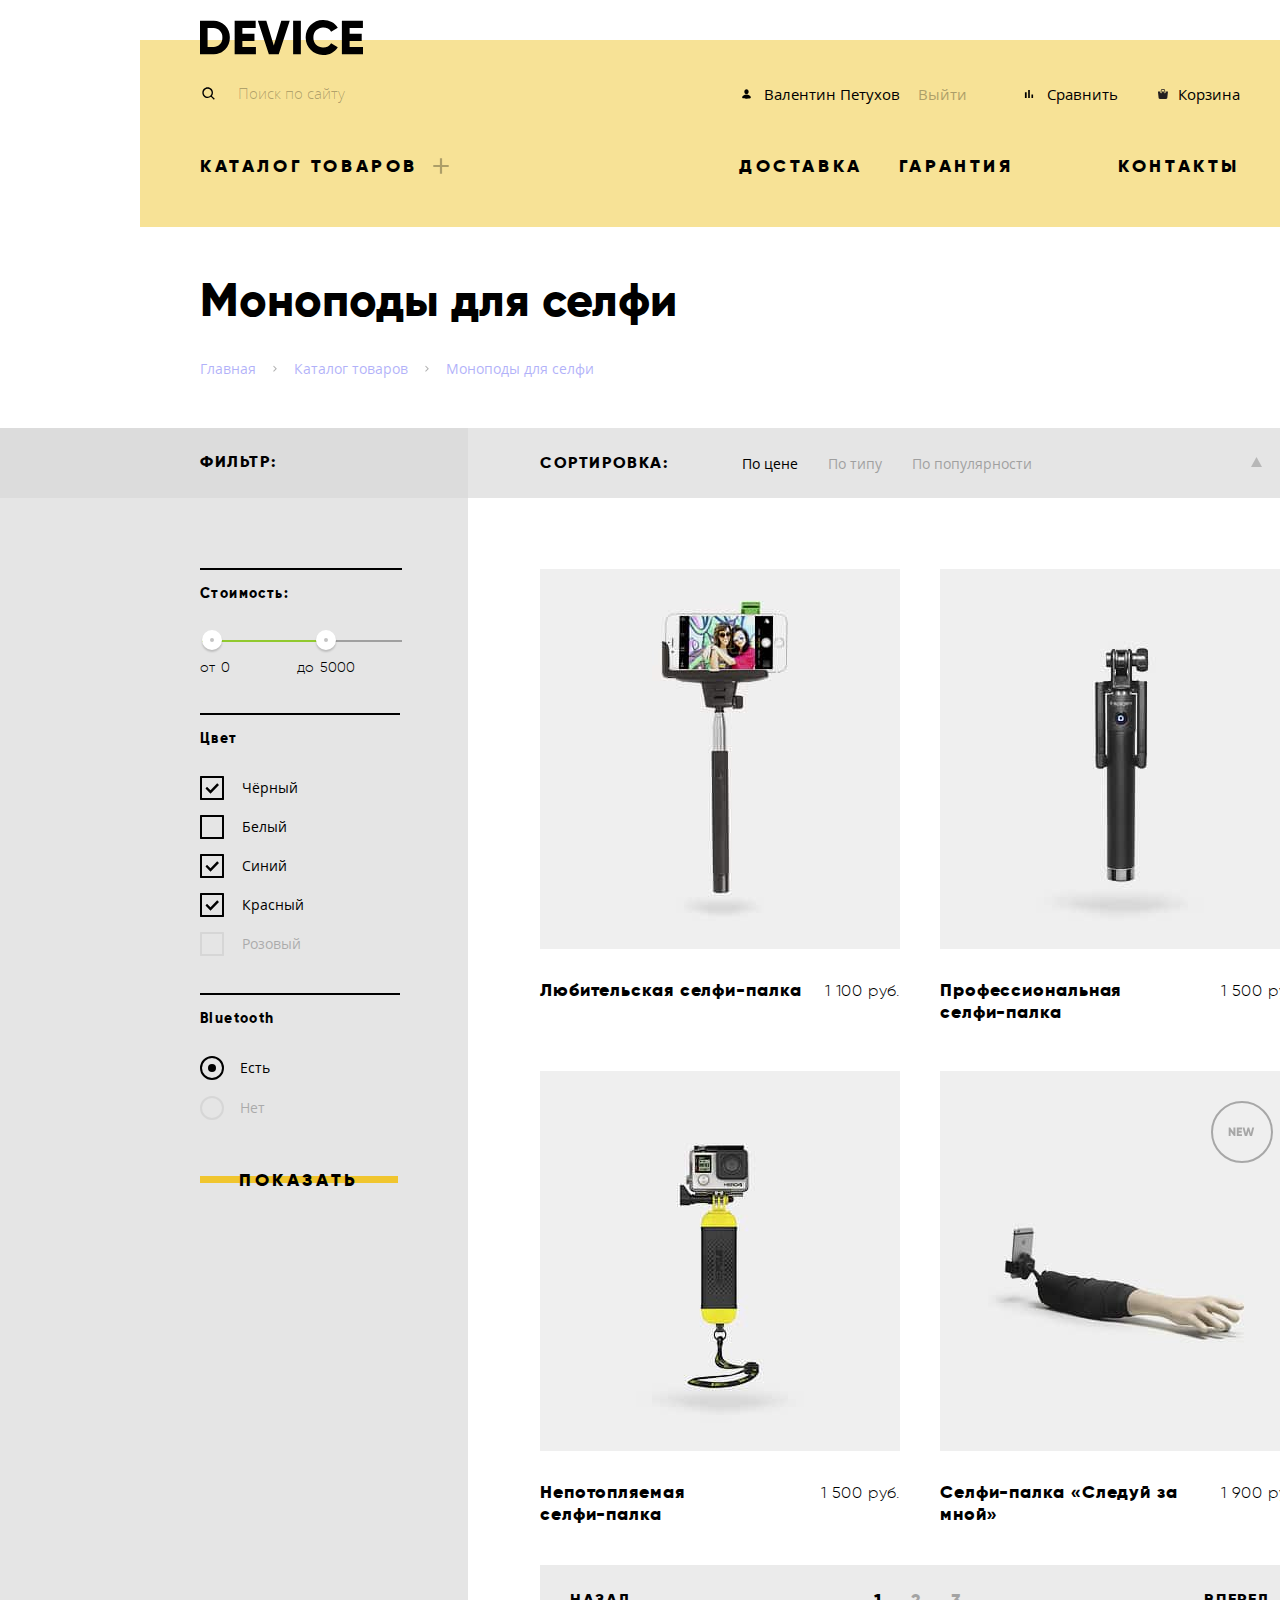
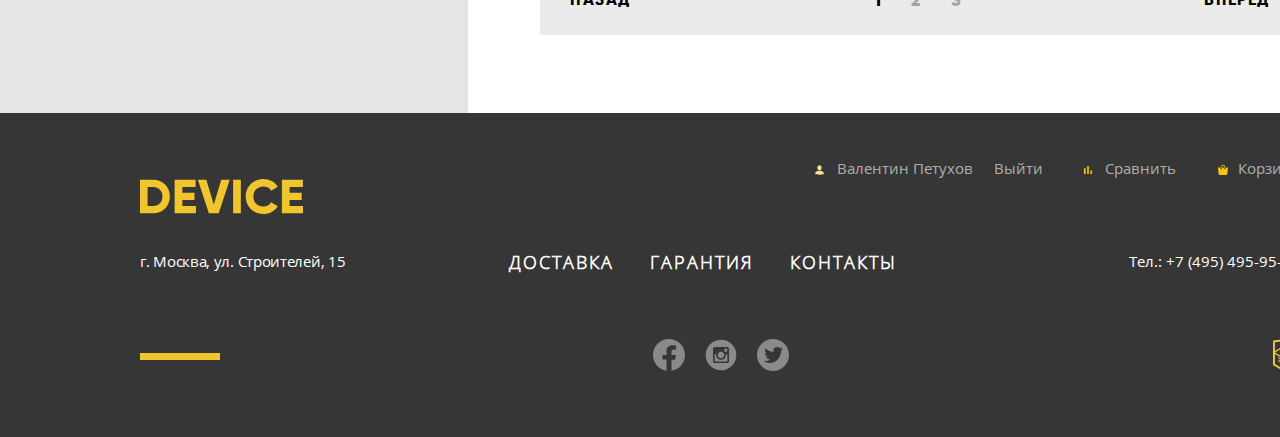
==== catalog.html @ 23f296df "Второй проект Device, допуск на защиту" ====
<!DOCTYPE html>
<html lang="ru">
  <head>
    <meta charset="utf-8">
    <link rel="stylesheet" href="css/normalize.css">
    <link rel="stylesheet" href="css/style.min.css">
    <link rel="icon" href="favicon.ico">
	<link rel="icon" href="img/Favicon/152.svg" type="image/svg+xml">
    <title>HTML Academy: Девайс</title>
  </head>
  <body class="page-body catalog-page">
<header class="main-header container">
	<nav class="main-navigation">
		<a class="main-header-logo logo" href="index.html"><img src="img/logo/logo.svg" alt="Device-логитип сайта" width="163" height="35"></a>
		<ul class="client-navigation">
			<li class="client-item search-item">
				<form class="search-form" action="https://echo.htmlacademy.ru" method="get">
					<label for="search-input"></label><input type="text" id="search-input" name="text" placeholder="Поиск по сайту">
					<button class="search-button" type="submit">Найти</button>
				</form>
			</li>
			<li class="client-account catalog-account">
				<ul class="account-list-header">
					<li class="client-profile"><a href="#">Валентин Петухов</a></li>
					<li class="client-logout"><a href="#">Выйти</a></li>
				</ul>
			</li>
			<li class="client-compare"><a href="#">Сравнить</a></li>
			<li class="client-basket"><a href="#">Корзина</a></li>
		</ul>
		<ul class="service-navigation">
			<li class="catalog-header"><a href="#">Каталог товаров</a>
				<div class="dropdown-header">
					<ul class="dropdown-list">
					<li><a href="#">Виртуальная реальность</a></li>
					<li><a href="#">Фитнес-браслеты</a></li>
					<li><a href="#">Квадрокоптер</a></li>
					<li><a href="#">Моноподы для селфи</a></li>
					<li><a href="#">Умные часы</a></li>
					<li><a href="#">Экшн-камеры</a></li>
					</ul>
				</div>
			</li>
			<li class="service-delivery"><a href="#">Доставка</a></li>
			<li><a href="#">Гарантия</a></li>
			<li class="service-contacts"><a href="#">Контакты</a></li>
		</ul>
	</nav>
</header>
<main class="catalog-page">
	<div class="container">
		<h1>Моноподы для селфи</h1>
		<ul class="breadcrumbs-list">
			<li><a href="#">Главная</a></li>
			<li><a href="#">Каталог товаров</a></li>
			<li class="breadcrumbs-current"><a href="#">Моноподы для селфи</a></li>
		</ul>
	</div>
	<div class="catalog-columns">
		<div class="container">
		<section class="filter">
			<div class="filter-titel">
			<h2>Фильтр:</h2>
			</div>
			
			<form class="filter-form" action="https://echo.htmlacademy.ru" method="get">
			<fieldset class="price-filter">
				<legend>Стоимость:</legend>
				<div class="range-filter">
					<div class="range-controls">
						<div class="scale">
							<div class="bar"></div>
						</div>
						<div class="toggle toggle-min" tabindex="0" aria-label="Минимальная цена"></div>
                        <div class="toggle toggle-max" tabindex="0" aria-label="Установленная цена"></div>
					</div>
					<div class="price-controls">
						<label class="min-price">
							от <input type="text" name="min-price" value="0">
						</label>
						<label class="max-price">
							до <input type="text" name="max-price" value="5000">
						</label>
					</div>
				</div>
			</fieldset>
			<fieldset class="color-filter">
				<legend>Цвет</legend>
				<ul class="color-filter-list">
					<li><input class="visually-hidden filter-input-checkbox filter-input" type="checkbox" name="black" id="black" checked><label for="black">Чёрный</label></li>
					<li><input class="visually-hidden filter-input-checkbox filter-input" type="checkbox" name="white" id="white"><label for="white">Белый</label></li>
					<li><input class="visually-hidden filter-input-checkbox filter-input" type="checkbox" name="blue" id="blue" checked><label for="blue">Синий</label></li>
					<li><input class="visually-hidden filter-input-checkbox filter-input" type="checkbox" name="red" id="red" checked><label for="red">Красный</label></li>
					<li><input class="visually-hidden filter-input-checkbox filter-input" type="checkbox" name="pink" id="pink" disabled><label for="pink">Розовый</label></li>
				</ul>
			</fieldset>
			<fieldset class="bluetooth-filter">
				<legend>Bluetooth</legend>
					<ul class="bluetooth-list">
						<li><input  class="visually-hidden filter-input-radio filter-input" type="radio" name="bluetooth" id="check-on" checked><label for="check-on">Есть</label></li>
						<li><input  class="visually-hidden filter-input-radio filter-input" type="radio" name="bluetooth" id="check-off" disabled><label for="check-off">Нет</label></li>
					</ul>
			</fieldset>
			<button class="btn btn-filter" type="submit">Показать</button>
			</form>
			
		</section>

	<section class="sort-goods">
		<h2 class="visually-hidden">Список моноподов для селфи</h2>
		
		<section class="sort-header">
		
			<h2 class="sort-titel">Сортировка:</h2>
		<ul class="sorting-list">
			<li><a class="sort-link sort-current" href="#">По цене</a></li>
			<li><a class="sort-link" href="#">По типу</a></li>
			<li><a class="sort-link"  href="#">По популярности</a></li>
		</ul>
		<div class="sort-arrow">
		<a class="arrow-up" href="#" aria-label="от меньшего к большему"></a>
		<a class="arrow-down" href="#" aria-label="от большего к меньшему"></a>
		</div>
		
		</section>
		<section class="sort-goods-content">
			<h2 class="visually-hidden">Отфильтрованные моноподы для селфи</h2>
			<ul class="sort-goods-list">
				<li class="sort-goods-item">
					<h3 class="sort-goods-titel"><a href="#">Любительская селфи-палка</a><span>1 100 руб.</span></h3>
					<img src="img/content/1-item-catalog.jpg" alt="Селфи-палка с закреплённым телефоном" width="360" height="380">
					<div>
						<div class="hover-block">
						<a class="btn" href="#">В корзину</a>
						<a class="goods-chart-add" href="#">Добавить к сравнению</a>
						</div>
					</div>
				</li>
				<li class="sort-goods-item">
					<h3 class="sort-goods-titel"><a href="#">Профессиональная <br>селфи-палка</a><span>1 500 руб.</span></h3>
					<img src="img/content/2-item-catalog.jpg" alt="Профессиональная селфи-палка" width="360" height="380">
					<div>
						<div class="hover-block">
						<a class="btn" href="#">В корзину</a>
						<a class="goods-chart-add" href="#">Добавить к сравнению</a>
						</div>
					</div>
				</li>
				<li class="sort-goods-item">
					<h3 class="sort-goods-titel"><a href="#">Непотопляемая <br> селфи-палка</a><span>1 500 руб.</span></h3>
					<img src="img/content/3-item-catalog.jpg" alt="Селфи-палка с желтыми краями, шнурком внизу и закреплённой камерой" width="360" height="380">
					<div>
						<div class="hover-block">
						<a class="btn" href="#">В корзину</a>
						<a class="goods-chart-add" href="#">Добавить к сравнению</a>
						</div>
					</div>
				</li>
				<li class="sort-goods-item new">
					<h3 class="sort-goods-titel"><a href="#">Селфи-палка «Следуй за <br> мной»</a><span>1 900 руб.</span></h3>
					<img src="img/content/4-item-catalog.jpg" alt="Селфи-палка в виде руки, телефон крепиться в локтевой части" width="360" height="380">
					<div>
						<div class="hover-block">
						<a class="btn" href="#">В корзину</a>
						<a class="goods-chart-add" href="#">Добавить к сравнению</a>
						</div>
					</div>
				</li>
			</ul>
			<ul class="pagination">
			<li><a class="pagination-link link-back" href="#">Назад</a></li>
			<li>
				<ul class="pagination-list-numbers">
					<li><a class="number-link number-active"  href="#" aria-label="Страница один">1</a></li>
					<li><a class="number-link" href="#" aria-label="Страница два">2</a></li>
					<li><a class="number-link" href="#" aria-label="Страница три">3</a></li>
				</ul>
			</li>
			<li><a class="pagination-link link-next" href="#">Вперед</a></li>
			</ul>
		</section>
	</section>
	</div>
	</div>
</main>
	
<footer class="footer">
	<div class="container">
	<section class="footer-account">
		<h2 class="visually-hidden">Кабинет клиента</h2>
	
		<a class="footer-logo logo"><img src="img/logo/yellow-logo.svg" alt="Логотип Device" width="163" height="35"></a> 
		<ul class="account-list-footer">
			<li>
				<ul class="profile-list">
					<li><a class="profile-footer" href="#">Валентин Петухов</a></li>
				<li><a class="login-footer-catalog" href="#">Выйти</a></li>
				</ul>
				</li>
				<li><a class="chart-footer" href="#">Сравнить</a></li>
				<li><a class="basket-footer" href="#">Корзина</a></li>
		</ul>
	</section>

	<section class="footer-info">
		<h2 class="visually-hidden">Информация для клиентов</h2>
		<p>г. Москва, ул. Строителей, 15</p>
		<ul class="info-list">
			<li><a href="#">Доставка</a></li>
			<li><a href="#">Гарантия</a></li>
			<li><a href="#">Контакты</a></li>
		</ul>
		<a href="tel:74954959595" aria-label="Номер телефона магазина Device">Тел.: +7 (495) 495-95-95</a>
	</section>

	<section class="footer-social">
		<h2 class="visually-hidden">Соцальные сети Device</h2>
		<ul class="social-list">
			<li><a class="facebook" href="#" aria-label="Facebook"></a></li>
			<li><a class="instagram" href="#" aria-label="Instagram"></a></li>
			<li><a class="twitter" href="#" aria-label="Twitter"></a></li>
		</ul>
		<a class="social-html logo" href="https://htmlacademy.ru/intensive/htmlcss" aria-label="Логотип Htmlacademy"><img src="img/logo/logo-html.svg" alt="Логотип Htmlacademy"></a>
	</section>
	</div>
</footer>
</body>
</html>
---- css/style.min.css ----
:root{--basic-black:#000;--basic-dark:#363636;--basic-grey:#464646;--basic-half-grey:#7e7e7e;--grey:#f2f2f2;--grey-pagination:#ebebeb;--basic-grey-light:#e5e5e5;--grey-bg:#dcdcdc;--grey-hover:#eaeaea;--grey-pagination-link:#d9d9d9;--grey-controls:#c4c4c4;--basic-white:#fff;--special-yellow-dark:#f0c52e;--special-yellow:#f7e296;--yellow-border:#f7e296;--special-green:#91c92f;--rose-light:#f6dada;--gradient-trasparent-white-30:rgba(255,255,255,0.3);--gradient-transparent-white-60:rgba(255,255,255,0.6);--trasparent-black-30:rgba(0,0,0,0.3);--transparent-black-60:rgba(0,0,0,0.6);--shadow-controls:0 2px 2px rgba(0,0,0,0.18)}@font-face{font-family:"Gilroy";src:local("Gilroy"),url("../fonts/gilroyextrabold.woff2") format("woff2"),url("../fonts/gilroyextrabold.woff") format("woff");font-weight:800;font-style:normal}@font-face{font-family:"Gilroy";src:local("Gilroy"),url("../fonts/gilroylight.woff2") format("woff2"),url("../fonts/gilroylight.woff") format("woff");font-weight:500;font-style:normal}@font-face{font-family:"Open Sans";src:local("Open Sans"),url("../fonts/opensans.woff2") format("woff2"),url("../fonts/opensans.woff") format("woff");font-weight:300;font-style:normal}@font-face{font-family:"Open Sans";src:local("Open Sans"),url("../fonts/opensanslight.woff2") format("woff2"),url("../fonts/opensanslight.woff") format("woff");font-weight:500;font-style:normal}.page-body{min-width:1440px;margin:0;padding:0;font-family:"Gilroy",Arial,sans-serif;font-size:18px;line-height:22px;font-weight:800;color:var(--basic-black);min-height:100%;display:-ms-grid;display:grid;-ms-grid-rows:min-content 1fr min-content;grid-template-rows:min-content 1fr min-content}a{text-decoration:none}a:hover,a:focus,.logo:hover,.logo:focus{opacity:.6;-ms-filter:"alpha(opacity=60)"}a:active,.logo:active{opacity:.3;-ms-filter:"alpha(opacity=30)"}img{max-width:100%;height:auto}.visually-hidden{position:absolute;width:1px;height:1px;margin:-1px;border:0;padding:0;white-space:nowrap;-webkit-clip-path:inset(100%);clip-path:inset(100%);clip:rect(0 0 0 0);overflow:hidden}.container{width:1160px;margin:0 auto}.btn{display:-webkit-box;display:-ms-flexbox;display:flex;-webkit-box-align:center;-ms-flex-align:center;align-items:center;-webkit-box-pack:center;-ms-flex-pack:center;justify-content:center;text-transform:uppercase;color:var(--basick-black);letter-spacing:.2em;position:relative}.btn:after{display:block;position:absolute;content:"";width:100%;height:7px;background:var(--special-yellow-dark);-ms-flex-item-align:center;align-self:center;z-index:-1}.btn:hover,.btn:focus{background:var(--special-yellow-dark);opacity:1;-ms-filter:"alpha(opacity=100)"}.btn:active{background:var(--special-yellow-dark);color:var(--trasparent-black-30)}.page{height:100%}.main-header{display:-ms-grid;display:grid;-ms-grid-rows:min-content;grid-template-rows:min-content;margin-top:40px;padding:27px 60px 164px;position:relative;background:var(--special-yellow);box-sizing:border-box}.main-navigation{display:-ms-grid;display:grid;-ms-grid-rows:min-content min-content;grid-template-rows:min-content min-content;grid-row-gap:33px}.main-header-logo{position:absolute;top:-20px;left:60px}.client-navigation{display:-webkit-box;display:-ms-flexbox;display:flex;-ms-flex-wrap:wrap;flex-wrap:wrap;-webkit-box-align:center;-ms-flex-align:center;align-items:center;font-family:"Open Sans";font-size:15px;line-height:20.43px;font-weight:300;padding:0;margin:0}.search-item{margin-right:124px}.search-form{display:-webkit-box;display:-ms-flexbox;display:flex;-webkit-box-align:center;-ms-flex-align:center;align-items:center;width:440px;box-sizing:border-box;border-bottom:2px solid transparent;position:relative}.search-form label{display:block;background:url("../img/icons/icon-search.svg") no-repeat center;width:17px;height:17px;margin-right:19px}.search-form input{background:transparent;border:0;outline:0;-webkit-box-flex:1;-ms-flex-positive:1;flex-grow:1}.search-form input::-webkit-input-placeholder{color:var(--trasparent-black-30)}.search-form input::-moz-placeholder{color:var(--trasparent-black-30)}.search-form input:-ms-input-placeholder{color:var(--trasparent-black-30)}.search-form input::placeholder{color:var(--trasparent-black-30)}.search-form input:hover::-webkit-input-placeholder{color:var(--transparent-black-60)}.search-form input:hover::-moz-placeholder{color:var(--transparent-black-60)}.search-form input:hover:-ms-input-placeholder{color:var(--transparent-black-60)}.search-form input:hover::placeholder{color:var(--transparent-black-60)}.search-button{visibility:hidden;background:transparent;border:2px solid var(--basic-black);border-bottom:transparent;outline:0;padding:15px 17px;text-transform:uppercase;font-family:"Open Sans";font-size:15px;line-height:20.5px;font-weight:300}.search-button:hover,.search-button:focus{color:var(--basic-white);background:var(--basic-black)}.search-button:active{color:var(--gradient-trasparent-white-30)}.search-form:hover{border-bottom:2px solid var(--basic-black)}.search-form:hover .search-button{visibility:visible}.client-account{width:220px;margin-right:63px;position:relative}.client-account:before{position:absolute;content:"";width:17px;height:17px;background:url("../img/icons/icon_user.svg")no-repeat center;left:-26px;top:1px}.client-compare{position:relative;margin-right:60px}.client-compare:before{position:absolute;content:"";width:17px;height:17px;background:url("../img/icons/icon_chart.svg")no-repeat center;left:-27px;top:1px}.client-basket{position:relative}.client-basket:before{position:absolute;content:"";width:17px;height:17px;background:url("../img/icons/icon_cart.svg")no-repeat center;left:-24px;top:1px}.client-account:hover,.client-compare:hover,.client-basket:hover{opacity:.6;-ms-filter:"alpha(opacity=60)"}.client-account:active,.client-compare:active,.client-basket:active{opacity:.3;-ms-filter:"alpha(opacity=30)"}.service-navigation{display:-webkit-box;display:-ms-flexbox;display:flex;-ms-flex-wrap:wrap;flex-wrap:wrap;-webkit-box-pack:start;-ms-flex-pack:start;justify-content:flex-start;padding:0;margin:0;text-transform:uppercase;letter-spacing:.2em}.service-contacts{margin-left:auto}.service-delivery{margin-right:36px}.catalog-header{position:relative;margin-right:321px}.catalog-header:after{position:absolute;content:"";width:22px;height:22px;background:url("../img/icons/icon_plus.svg");right:-34px}.catalog-header:hover .dropdown-header,.catalog-header:focus .dropdown-header,.catalog-header:focus-within .dropdown-header{display:block}.dropdown-header{display:none;position:absolute;top:22px;left:-60px;width:1160px;height:165px;padding-left:60px;box-sizing:border-box;background:var(--special-yellow);z-index:10}.dropdown-list{display:-ms-grid;display:grid;-ms-grid-rows:(auto)[3];grid-template-rows:repeat(3,auto);-ms-grid-columns:(auto)[3];grid-template-columns:repeat(3,auto);grid-gap:16px 61px;width:530px;font-family:"Open Sans";font-size:15px;line-height:20.43px;font-weight:300;text-transform:none;letter-spacing:-0.3px;margin:0;padding:0;padding-top:30px;background:var(--special-yellow)}.dropdown-list li:last-child{grid-row:3/3;grid-column:1/2}.client-navigation,.service-navigation,.dropdown-list{list-style:none}.client-navigation a,.service-navigation a,.dropdown-list a{color:inherit}.promo{position:relative}.slide-list{position:relative;list-style:none;margin:0;padding:0;padding-bottom:452px}.slide-list:after{position:absolute;content:"";width:100px;height:7px;background:var(--basic-white);top:-95px;right:460px}.slide-item{position:absolute;display:-webkit-box;display:-ms-flexbox;display:flex;width:1024px;top:-130px;left:89px}.slide-one,.slide-two,.slide-three{display:none}.left{margin:0;padding:0;width:50%;text-align:left}.current-promo{display:-webkit-box;display:-ms-flexbox;display:flex}.right{-webkit-box-flex:50%;-ms-flex:50%;flex:50%;padding:95px 9px 0 7px;margin:0;position:relative}.slide-one:before{position:absolute;content:"01";font-size:180px;color:var(--basic-white);right:0;top:83px}.slide-two:before{position:absolute;content:"02";font-size:180px;color:var(--basic-white);right:0;top:83px}.slide-three:before{position:absolute;content:"03";font-size:180px;color:var(--basic-white);right:0;top:83px}.slide-item h3{font-size:47px;line-height:57.58px;padding:0;margin:0;margin-bottom:26px}.right p{font-family:"Open Sans";font-weight:300;font-size:15px;line-height:20,43px;margin:0;margin-bottom:48px}.right .btn{width:220px;padding:8px 0;margin-bottom:53px}.properties-list{display:-ms-grid;display:grid;-ms-grid-rows:auto auto;grid-template-rows:auto auto;-ms-grid-columns:(auto)[3];grid-template-columns:repeat(3,auto);grid-row-gap:15px;margin:0;margin-top:auto}.properties-list dt{font-size:36px;font-weight:300;line-height:42px;letter-spacing:.1em}.properties-list dd{font-weight:300;font-size:13px;line-height:15px;letter-spacing:.1em;grid-row:2/3;margin:0}.controls{position:absolute;right:87px;top:205px;z-index:5}.control-btn{width:12px;height:12px;background:transparent;border:1px solid var(--basic-black);border-radius:50%;margin-left:14px;padding:0;position:relative}.current{width:12px;height:12px;background:url("../img/icons/current-slider-circule.svg") no-repeat center}.goods{padding-top:23px;margin-bottom:166px}.goods-items{display:-webkit-box;display:-ms-flexbox;display:flex;list-style:none;margin:0;padding:0}.goods-item{width:160px;margin-right:40px}.goods-item:last-child{margin-right:0}.goods-link{display:-webkit-box;display:-ms-flexbox;display:flex;-webkit-box-orient:vertical;-webkit-box-direction:normal;-ms-flex-direction:column;flex-direction:column}.wrapper-img{background:var(--special-yellow);display:-webkit-box;display:-ms-flexbox;display:flex;-webkit-box-pack:center;-ms-flex-pack:center;justify-content:center;-webkit-box-align:center;-ms-flex-align:center;align-items:center;width:160px;height:160px;margin-bottom:20px}.goods-link h3{-webkit-box-ordinal-group:3;-ms-flex-order:2;order:2;color:var(--basic-black);font-size:inherit;letter-spacing:.05em}.goods-link:hover,.goods-link:focus,.goods-link:active{opacity:1;-ms-filter:"alpha(opacity=100)"}.goods-link:hover .wrapper-img,.goods-link:focus .wrapper-img{background:var(--special-yellow-dark)}.goods-link:active .wrapper-img img,.goods-link:active .goods-title{opacity:.3;-ms-filter:"alpha(opacity=30)"}.service{background:var(--basic-grey-light);position:relative;padding-bottom:288px;margin-bottom:90px}.service ul{list-style:none;margin:0;padding:0}.service-slide-row{display:-webkit-box;display:-ms-flexbox;display:flex;position:absolute;top:-28px}.service-left-controls{padding-top:8px}.service-list{text-transform:uppercase;letter-spacing:.2em;position:relative;z-index:1}.service-list:after{position:absolute;top:-80px;right:0;content:"";width:7px;height:320px;background:var(--basic-black)}.service-item{text-align:center;padding:0;margin-bottom:21px;position:relative}.btn-service:hover,.btn-service:focus,.btn-service:active{opacity:1;-ms-filter:"alpha(opacity=100)"}.btn-service{display:block;color:var(--basic-black);padding:9px 142px 9px 18px;position:relative}.btn-service:before{content:"";position:absolute;width:162px;height:7px;top:17px;left:0;background:var(--special-yellow-dark);z-index:-2}.btn-service:after{display:none;content:"";position:absolute;width:162px;height:40px;top:0;left:0;background:var(--special-yellow-dark);z-index:-1}.btn-service:hover:after{display:block}.current-service{color:var(--special-yellow);background:var(--basic-black)}.btn-service:active{color:var(--special-yellow);background:var(--basic-black)}.description-item{display:none}.current-service-describe{display:block}.service-right-slide{padding:0 0 0 116px}.description-item{padding-right:240px;position:relative}.description-item:after{position:absolute;content:"";width:136px;height:164px;background:url("../img/delivery-2.svg");top:0;right:0}.description-item h3{font-size:47px;line-height:57.58px;letter-spacing:.2em;margin:0;margin-bottom:40px;padding:0}.description-item p{font-family:"Open Sans";font-weight:300;font-size:15px;line-height:30px;letter-spacing:.08em}.brands{margin-bottom:51px}.brands-list{display:-webkit-box;display:-ms-flexbox;display:flex;list-style:none;margin:0;padding:0}.brands-list li{margin-right:40px}.brands-list li:last-child{margin-right:0}.brands-list a{filter:url('data:image/svg+xml;charset=utf-8,<svgxmlns="http://www.w3.org/2000/svg"><filterid="filter"><feColorMatrixtype="matrix"color-interpolation-filters="sRGB"values="0.21260.71520.0722000.21260.71520.0722000.21260.71520.07220000010"/></filter></svg>#filter');-webkit-filter:grayscale(100%);filter:grayscale(100%);opacity:.3;-ms-filter:"alpha(opacity=30)"}.brands-list a:hover{filter:url('data:image/svg+xml;charset=utf-8,<svgxmlns="http://www.w3.org/2000/svg"><filterid="filter"><feColorMatrixtype="matrix"color-interpolation-filters="sRGB"values="10000010000010000010"/></filter></svg>#filter');-webkit-filter:grayscale(0%);filter:grayscale(0%);opacity:1;-ms-filter:"alpha(opacity=100)"}.info-wrapper{display:-webkit-box;display:-ms-flexbox;display:flex;padding-top:53px;margin-bottom:78px;position:relative}.info-wrapper:before{position:absolute;content:"";width:80px;height:7px;background:var(--basic-black);top:34px}.info-wrapper:after{position:absolute;content:"";width:80px;height:7px;background:var(--basic-black);top:34px;right:480px}.info-wrapper h2{font-size:47px;line-height:57.58px;letter-spacing:.2em}.info-wrapper p{font-family:"Open Sans";font-weight:300;font-size:15px;line-height:28px;letter-spacing:-0.02em}.about{padding:0 85px 0 0;-ms-flex-preferred-size:50%;flex-basis:50%;box-sizing:border-box}.first-text{margin:0;margin-bottom:41px}.last-text{margin-bottom:60px}.about-list{margin:0;padding:0;padding-left:32px;list-style:none;margin-bottom:68px}.about-list li{margin-bottom:15px;position:relative}.about-list li:before{position:absolute;content:"";width:4px;height:4px;border:2px solid var(--basic-grey-light);border-radius:50%;top:10px;left:-32px}.about-list a{font-size:16px;line-height:28px;color:var(--basic-black)}.about a{width:260px;padding:8px 0}.contacts-inform{-ms-flex-preferred-size:50%;flex-basis:50%;padding-left:38px}.contacts-inform p{margin-bottom:41px}.contacts-inform .btn{width:261px;padding:8px 0}.map-on img{display:block;margin:0;padding:0}.map-on{margin-bottom:77px}.footer{background:var(--basic-dark)}.footer-account{padding-top:44px;display:-ms-grid;display:grid;-ms-grid-rows:auto auto;grid-template-rows:auto auto}.footer-account a{grid-row:2/3;margin-right:auto}.account-list-footer{margin:0;justify-self:end;display:-webkit-box;display:-ms-flexbox;display:flex;list-style:none}.account-list-footer li{padding:0;margin:0;margin-right:62px;position:relative}.account-list-footer li:last-child{margin-right:0}.account-list-footer a:before{position:absolute;content:"";width:14px;height:14px;top:6px}.login-footer:before{background:url("../img/icons/icon_user-yellow.svg");left:-24px}.chart-footer:before{background:url("../img/icons/icon_chart-yellow.svg");left:-24px}.basket-footer:before{background:url("../img/icons/icon_cart-yellow.svg") no-repeat center;left:-22px}.account-list-footer a{color:var(--gradient-transparent-white-60);font-family:Open Sans;font-weight:300;font-size:15px;line-height:20px}.footer-info{padding-top:32px;display:-webkit-box;display:-ms-flexbox;display:flex}.footer-info p,.footer-info a{font-family:Open Sans;color:var(--basic-white);font-weight:300;font-size:15px;line-height:20px;margin:0;padding:0}.footer-info p{letter-spacing:-0.02em;margin-right:164px}.footer-info a{margin-left:auto}.info-list{display:-webkit-box;display:-ms-flexbox;display:flex;list-style:none;margin:0;padding:0}.info-list li{margin-right:36px}.info-list li:last-child{margin-left:0}.info-list a{color:var(--basic-white);font-weight:800;font-size:18px;line-height:22px;letter-spacing:.11em;text-transform:uppercase}.footer-social{display:-webkit-box;display:-ms-flexbox;display:flex;-webkit-box-pack:justify;-ms-flex-pack:justify;justify-content:space-between;-webkit-box-align:start;-ms-flex-align:start;align-items:flex-start;padding:65px 0 59px 0}.footer-social:before{margin-top:14px;content:"";width:80px;height:7px;background:var(--special-yellow-dark)}.social-list{display:-webkit-box;display:-ms-flexbox;display:flex;-webkit-box-pack:justify;-ms-flex-pack:justify;justify-content:space-between;margin:0;padding:0;list-style:none;margin-left:-31px}.social-list a{display:inline-block;vertical-align:middle;width:32px;height:32px;opacity:.7;-ms-filter:"alpha(opacity=70)"}.social-list a:hover,.social-list a:focus{opacity:1;-ms-filter:"alpha(opacity=100)"}.social-list a:active{opacity:.1;-ms-filter:"alpha(opacity=10)"}.social-list li{margin-right:20px}.facebook{background:url("../img/icons/icon_facebook.svg")}.instagram{background:url("../img/icons/icon_instagram.svg")}.twitter{background:url("../img/icons/icon_twitter.svg")}.modal{position:fixed;top:0;right:0;bottom:0;left:0;margin:auto;z-index:10;display:none}.feedback{top:150px;bottom:auto;width:960px;padding:92px 100px 69px;box-sizing:border-box;background:var(--basic-white);box-shadow:0 10px 16px rgba(0,0,0,0.15)}.feedback-show{display:block;-webkit-animation:bounce .6s;animation:bounce .6s}.feedback-close{display:none}.btn-feedback-close{position:absolute;width:55px;height:55px;top:20px;right:20px;outline:0;border:0;background:var(--basic-white) url("../img/icons/icon-close.svg")no-repeat;opacity:.5;-ms-filter:"alpha(opacity=50)"}.btn-feedback-close:hover{opacity:1;-ms-filter:"alpha(opacity=100)"}.btn-feedback-close:active{-webkit-animation:rotate .5s ease both;animation:rotate .5s ease both;opacity:.7;-ms-filter:"alpha(opacity=70)"}.feedback-form{width:760px;box-sizing:border-box;posititon:relative}.feedback-list{display:-webkit-box;display:-ms-flexbox;display:flex;-ms-flex-wrap:wrap;flex-wrap:wrap;-webkit-box-pack:justify;-ms-flex-pack:justify;justify-content:space-between;margin:0;margin-bottom:41px;padding:0}.feedback-item{display:-webkit-box;display:-ms-flexbox;display:flex;-webkit-box-orient:vertical;-webkit-box-direction:normal;-ms-flex-direction:column;flex-direction:column}.feedback-item label{margin-bottom:10px}.feedback-input{background:var(--grey);outline:0;border:0;padding:15px 0 15px 20px;font-family:"Open Sans";font-size:14px;line-height:19px;box-sizing:border-box}.feedback-input:hover{background:var(--grey-hover)}.feedback-input:focus{background:var(--basic-white);border:2px solid var(--yellow-border)}.error{background:var(--rose-light)}.feedback-name{width:360px}.feedback-email{width:360px}.feedback-text{-webkit-box-flex:100%;-ms-flex:100%;flex:100%;padding-top:32px}.feedback-textarea{padding-top:16px;padding-left:20px;background:var(--grey);font-family:"Open Sans";outline:0;font-size:14px;line-height:19px;border:0}.feedback-textarea:hover{background:var(--grey-hover)}.feedback-textarea:focus{background:var(--basic-white);border:2px solid var(--yellow-border)}.btn{width:200px;padding:11px 0}.feedback .btn:after{background:var(--special-yellow)}.feedback .btn:hover,.feedback .btn:focus{background:var(--special-yellow)}.modal-map{width:960px;height:572.7px;filter:url('data:image/svg+xml;charset=utf-8,<svgxmlns="http://www.w3.org/2000/svg"><filterid="filter"><feGaussianBlurin="SourceAlpha"stdDeviation="16"/><feOffsetdx="1"dy="11"result="offsetblur"/><feFloodflood-color="rgba(0,0,0,0.15)"/><feCompositein2="offsetblur"operator="in"/><feMerge><feMergeNode/><feMergeNodein="SourceGraphic"/></feMerge></filter></svg>#filter');-webkit-filter:drop-shadow(0px 10px 16px rgba(0,0,0,0.15));filter:drop-shadow(0px 10px 16px rgba(0,0,0,0.15));z-index:9}.modal-map iframe{border:0}.btn-map-close{position:absolute;width:55px;height:55px;top:20px;right:20px;outline:0;border:0;border-radius:50%;background:var(--basic-white) url("../img/icons/icon-close.svg")no-repeat;opacity:.5;-ms-filter:"alpha(opacity=50)"}.btn-map-close:hover{opacity:1;-ms-filter:"alpha(opacity=100)"}.btn-map-close:active{-webkit-animation:rotate .5s ease both;animation:rotate .5s ease both;opacity:.7;-ms-filter:"alpha(opacity=70)"}.map-show{display:block;-webkit-animation:left-center 1s;animation:left-center 1s}.catalog-page .main-header{padding-bottom:50px;margin-bottom:44px}.catalog-account:hover,.catalog-account:focus,.catalog-account:active{opacity:1;-ms-filter:"alpha(opacity=100)"}.catalog-account a:hover,.catalog-account a:focus,.catalog-account a:active{opacity:1;-ms-filter:"alpha(opacity=100)"}.client-profile a{color:inherit;margin-right:0}.client-profile a:hover,.client-profile a:focus{opacity:.6;-ms-filter:"alpha(opacity=60)"}.client-profile a:active{opacity:.3;-ms-filter:"alpha(opacity=30)"}.account-list-header{display:-webkit-box;display:-ms-flexbox;display:flex;list-style:none;margin:0;padding:0}.account-list-header li{margin:0;margin-right:18px}.account-list-header li:last-child{margin-right:0}.client-logout a{color:inherit;opacity:.3;-ms-filter:"alpha(opacity=30)"}.client-logout a:active{color:inherit;opacity:.7;-ms-filter:"alpha(opacity=70)"}.page-catalog{display:-ms-grid;display:grid;-ms-grid-rows:auto auto 1fr;grid-template-rows:auto auto 1fr}.page-catalog .container{display:-webkit-box;display:-ms-flexbox;display:flex;-webkit-box-orient:vertical;-webkit-box-direction:normal;-ms-flex-direction:column;flex-direction:column}h1{font-size:47px;line-height:58px;margin:0;margin-bottom:30px;padding-left:60px;grid-row:1/2}.breadcrumbs-list{display:-webkit-box;display:-ms-flexbox;display:flex;-ms-flex-wrap:wrap;flex-wrap:wrap;list-style:none;margin:0;margin-bottom:50px;padding:0;padding-left:60px;grid-row:2/3}.breadcrumbs-list li{margin-right:38px;font-family:"Open Sans";font-weight:300;font-size:14px;line-height:19px;opacity:.3;-ms-filter:"alpha(opacity=30)";position:relative}.breadcrumbs-list li:after{position:absolute;content:"";width:12px;height:12px;background:url("../img/icons/icon_arrow_nav.svg");top:3px;right:-25px}.breadcrumbs-current:after{display:none}.catalog-columns .container{display:-webkit-box;display:-ms-flexbox;display:flex;-webkit-box-orient:horizontal;-webkit-box-direction:normal;-ms-flex-direction:row;flex-direction:row}.filter{width:328px;background:var(--basic-grey-light);position:relative}.filter:before{position:absolute;content:"";top:0;right:0;width:100vw;height:100%;background:var(--basic-grey-light);z-index:-1}.filter-titel h2{font-size:16px;line-height:20px;letter-spacing:.1em;text-transform:uppercase;margin:0}.filter-titel{padding:24px 0 26px 60px;margin-bottom:70px;background:var(--grey-bg);position:relative}.filter-titel:before{position:absolute;content:"";top:0;right:0;width:100vw;height:100%;background:var(--grey-bg);z-index:-1}.filter-form{padding:0 68px 0 60px}.filter-form fieldset{border:0;border-top:2px solid var(--basic-black);padding:61px 0 36px 0;margin:0;position:relative}.filter-form legend{font-size:14px;line-height:17px;letter-spacing:.1em;position:absolute;top:15px;left:0}.range-filter{width:202px;margin-top:9px}.range-controls{height:15px;padding-left:2px;position:relative}.range-controls .scale{height:2px;background:var(--trasparent-black-30)}.range-controls .bar{width:65%;height:2px;background:var(--special-green)}.range-controls .toggle{position:absolute;top:-10px;width:4px;height:4px;padding:0;border:8px solid var(--basic-white);background:var(--grey-controls);border-radius:50%;box-shadow:var(--shadow-controls);cursor:pointer}.range-controls .toggle-min{left:2px}.range-controls .toggle-max{left:116px}.price-controls label{font-weight:300;font-size:14px;line-height:16px}.price-controls input{font-weight:300;font-size:14px;line-height:16px;background:transparent;border:0;outline:0;width:50px}.min-price{margin-right:20px}.color-filter-list{list-style:none;margin:0;margin-bottom:4px;padding-top:2px}.color-filter-list li{margin-bottom:20px}.color-filter-list li:last-child{margin-bottom:0}.color-filter-list label{font-family:Open Sans;font-weight:300;font-size:14px;line-height:19px;padding-left:2px;position:relative;display:block;cursor:pointer;-webkit-user-select:none;-moz-user-select:none;-ms-user-select:none;user-select:none}.filter-input-checkbox+label:before{content:"";position:absolute;left:-40px;top:-2px;width:20px;height:20px;border:2px solid var(--basic-black);border-radius:2%}.filter-input-checkbox:checked+label:after{content:"";position:absolute;left:-35px;top:5px;width:20px;height:20px;background:url("../img/icons/checkbox-on.svg")no-repeat;border-radius:2%}.filter-input-checkbox:hover+label:before,.filter-input-checkbox:checked:hover+label:after{opacity:.6;-ms-filter:"alpha(opacity=60)"}.filter-input-checkbox:active+label:before,.filter-input-checkbox:checked:active+label:after{opacity:1;-ms-filter:"alpha(opacity=100)"}.filter-input-checkbox:disabled+label:before,.filter-input-checkbox:disabled+label:after{opacity:.25;-ms-filter:"alpha(opacity=25)"}.filter-input-checkbox:disabled+label{opacity:.25;-ms-filter:"alpha(opacity=25)"}.bluetooth-list{list-style:none;margin:0;margin-bottom:5px;padding-top:2px}.bluetooth-list label{font-family:Open Sans;font-weight:300;font-size:14px;line-height:19px;position:relative;display:block;cursor:pointer;-webkit-user-select:none;-moz-user-select:none;-ms-user-select:none;user-select:none}.bluetooth-list li{margin-bottom:21px}.bluetooth-list li:last-child{margin-bottom:0}.filter-input-radio+label:before{content:"";position:absolute;left:-40px;top:-2px;width:20px;height:20px;border:2px solid var(--basic-black);border-radius:50%}.filter-input-radio:checked+label:after{content:"";position:absolute;left:-32px;top:6px;width:8px;height:8px;background:var(--basic-black);border-radius:50%}.filter-input-radio:hover+label:before,.filter-input-radio:checked:hover+label:after{opacity:.6;-ms-filter:"alpha(opacity=60)"}.filter-input-radio:active+label:before,.filter-input-radio:checked:active+label:after{opacity:1;-ms-filter:"alpha(opacity=100)"}.filter-input-radio:disabled+label:before,.filter-input-radio:disabled+label:after{opacity:.25;-ms-filter:"alpha(opacity=25)"}.filter-input-radio:disabled+label{opacity:.25;-ms-filter:"alpha(opacity=25)"}.btn{width:198px;border:0;outline:0;background:transparent;font-weight:inherit;font-size:18px;line-height:22px;letter-spacing:.2em;text-transform:uppercase;z-index:3}.sort-header{display:-webkit-box;display:-ms-flexbox;display:flex;-webkit-box-align:center;-ms-flex-align:center;align-items:center;width:859px;padding:23px 24px 23px 72px;background:var(--basic-grey-light);position:relative;box-sizing:border-box}.sort-header:before{position:absolute;content:"";top:0;left:0;width:100vw;height:100%;background:var(--basic-grey-light);z-index:-1}.sort-header h2{font-size:16px;line-height:20px;letter-spacing:.1em;text-transform:uppercase;margin:0;margin-right:33px}.sorting-list{display:-webkit-box;display:-ms-flexbox;display:flex;list-style:none;margin:0}.sorting-list li{margin-right:30px}.sorting-list li:last-child{margin-right:0}.sort-link{font-family:Open Sans;font-weight:300;font-size:14px;line-height:19px;color:var(--basic-black);opacity:.3;-ms-filter:"alpha(opacity=30)"}.sort-current{opacity:1;-ms-filter:"alpha(opacity=100)"}.sort-arrow{margin-left:auto;display:-webkit-box;display:-ms-flexbox;display:flex;padding-top:6px;-webkit-box-pack:justify;-ms-flex-pack:justify;justify-content:space-between;width:52px;-webkit-box-align:center;-ms-flex-align:center;align-items:center}.sort-arrow a{display:block;width:18px;height:18px}.arrow-up{background:url(../img/icons/up-arrow.svg)no-repeat}.arrow-down{background:url(../img/icons/down-arrow.svg)no-repeat}.sort-goods-content{padding:0;margin:0;padding:71px 27px 0 72px}.sort-goods-list{display:-webkit-box;display:-ms-flexbox;display:flex;-ms-flex-wrap:wrap;flex-wrap:wrap;-webkit-box-pack:justify;-ms-flex-pack:justify;justify-content:space-between;margin:0;padding:0;list-style:none}.sort-goods-item{display:-webkit-box;display:-ms-flexbox;display:flex;-webkit-box-orient:vertical;-webkit-box-direction:normal;-ms-flex-direction:column;flex-direction:column;margin:0;margin-bottom:48px;padding:0;position:relative}.sort-goods-item:hover img,.sort-goods-item:focus-within img{opacity:.7;-ms-filter:"alpha(opacity=70)"}.sort-goods-item:hover .hover-block,.sort-goods-item:focus .hover-block{display:-webkit-box;display:-ms-flexbox;display:flex}.sort-goods-item:focus-within .hover-block{display:-webkit-box;display:-ms-flexbox;display:flex}.hover-block{display:none;-webkit-box-orient:vertical;-webkit-box-direction:normal;-ms-flex-direction:column;flex-direction:column;-webkit-box-align:center;-ms-flex-align:center;-ms-grid-row-align:center;align-items:center;position:absolute;top:167px;left:79px;width:200px}.hover-block .btn{margin-bottom:12px}.goods-chart-add{font-family:Open Sans;font-style:normal;font-weight:300;font-size:13px;line-height:18px;color:inherit;letter-spacing:.1em}.sort-goods-item img{width:360px;height:380px;margin-bottom:30px}.sort-goods-titel{-webkit-box-ordinal-group:3;-ms-flex-order:2;order:2;margin:0;padding:0;display:-webkit-box;display:-ms-flexbox;display:flex;-ms-flex-wrap:wrap;flex-wrap:wrap;-webkit-box-pack:justify;-ms-flex-pack:justify;justify-content:space-between;-webkit-box-align:baseline;-ms-flex-align:baseline;align-items:baseline}.sort-goods-titel a{font-size:18px;line-height:22px;letter-spacing:.05em;color:inherit}.sort-goods-titel span{font-weight:300;font-size:16px;line-height:18px;letter-spacing:.05em}.new:after{content:"";position:absolute;right:27px;top:30px;background:url("../img/icons/icon-new.svg");width:62px;height:62px;z-index:3}.pagination{display:-webkit-box;display:-ms-flexbox;display:flex;-webkit-box-align:center;-ms-flex-align:center;align-items:center;list-style:none;margin:0;margin-bottom:78px;padding:0;margin-top:-8px;-webkit-box-pack:justify;-ms-flex-pack:justify;justify-content:space-between;background:var(--grey-pagination)}.pagination-link{display:block;padding:25px 30px;font-size:16px;line-height:20px;letter-spacing:.1em;text-transform:uppercase}.pagination-link:hover,.pagination-link:focus{background:var(--grey-pagination-link);opacity:1;-ms-filter:"alpha(opacity=100)"}.pagination-link:active{background:var(--grey-pagination-link);color:var(--trasparent-black-30)}.pagination a{color:inherit}.pagination-list-numbers{display:-webkit-box;display:-ms-flexbox;display:flex;list-style:none;margin:0;padding:0}.pagination-list-numbers li{margin-right:30px}.pagination-list-numbers li:last-child{margin-right:0}.number-link{opacity:.3;-ms-filter:"alpha(opacity=30)"}.number-link:hover{opacity:.6;-ms-filter:"alpha(opacity=60)"}.number-link:focus,.number-link:active{opacity:1;-ms-filter:"alpha(opacity=100)"}.number-active{opacity:1;-ms-filter:"alpha(opacity=100)"}.profile-list{display:-webkit-box;display:-ms-flexbox;display:flex;list-style:none;margin:0;padding:0}.profile-list li{padding:0;margin-right:21px}.profile-list li:last-child{margin-right:0}.profile-footer:before{background:url("../img/icons/icon_user-special-yellow.svg");left:-24px}.login-footer:before{background:url("../img/icons/icon_user-yellow.svg");left:-24px}@-webkit-keyframes rotate{from{-webkit-transform:rotate(0deg);transform:rotate(0deg)}to{-webkit-transform:rotate(180deg);transform:rotate(180deg)}}@keyframes rotate{from{-webkit-transform:rotate(0deg);transform:rotate(0deg)}to{-webkit-transform:rotate(180deg);transform:rotate(180deg)}}@-webkit-keyframes left-center{0%{opacity:0;-ms-filter:"alpha(opacity=0)";-webkit-transform:translateX(-1000px);transform:translateX(-1000px)}100%{opacity:1;-ms-filter:"alpha(opacity=100)"}}@keyframes left-center{0%{opacity:0;-ms-filter:"alpha(opacity=0)";-webkit-transform:translateX(-1000px);transform:translateX(-1000px)}100%{opacity:1;-ms-filter:"alpha(opacity=100)"}}
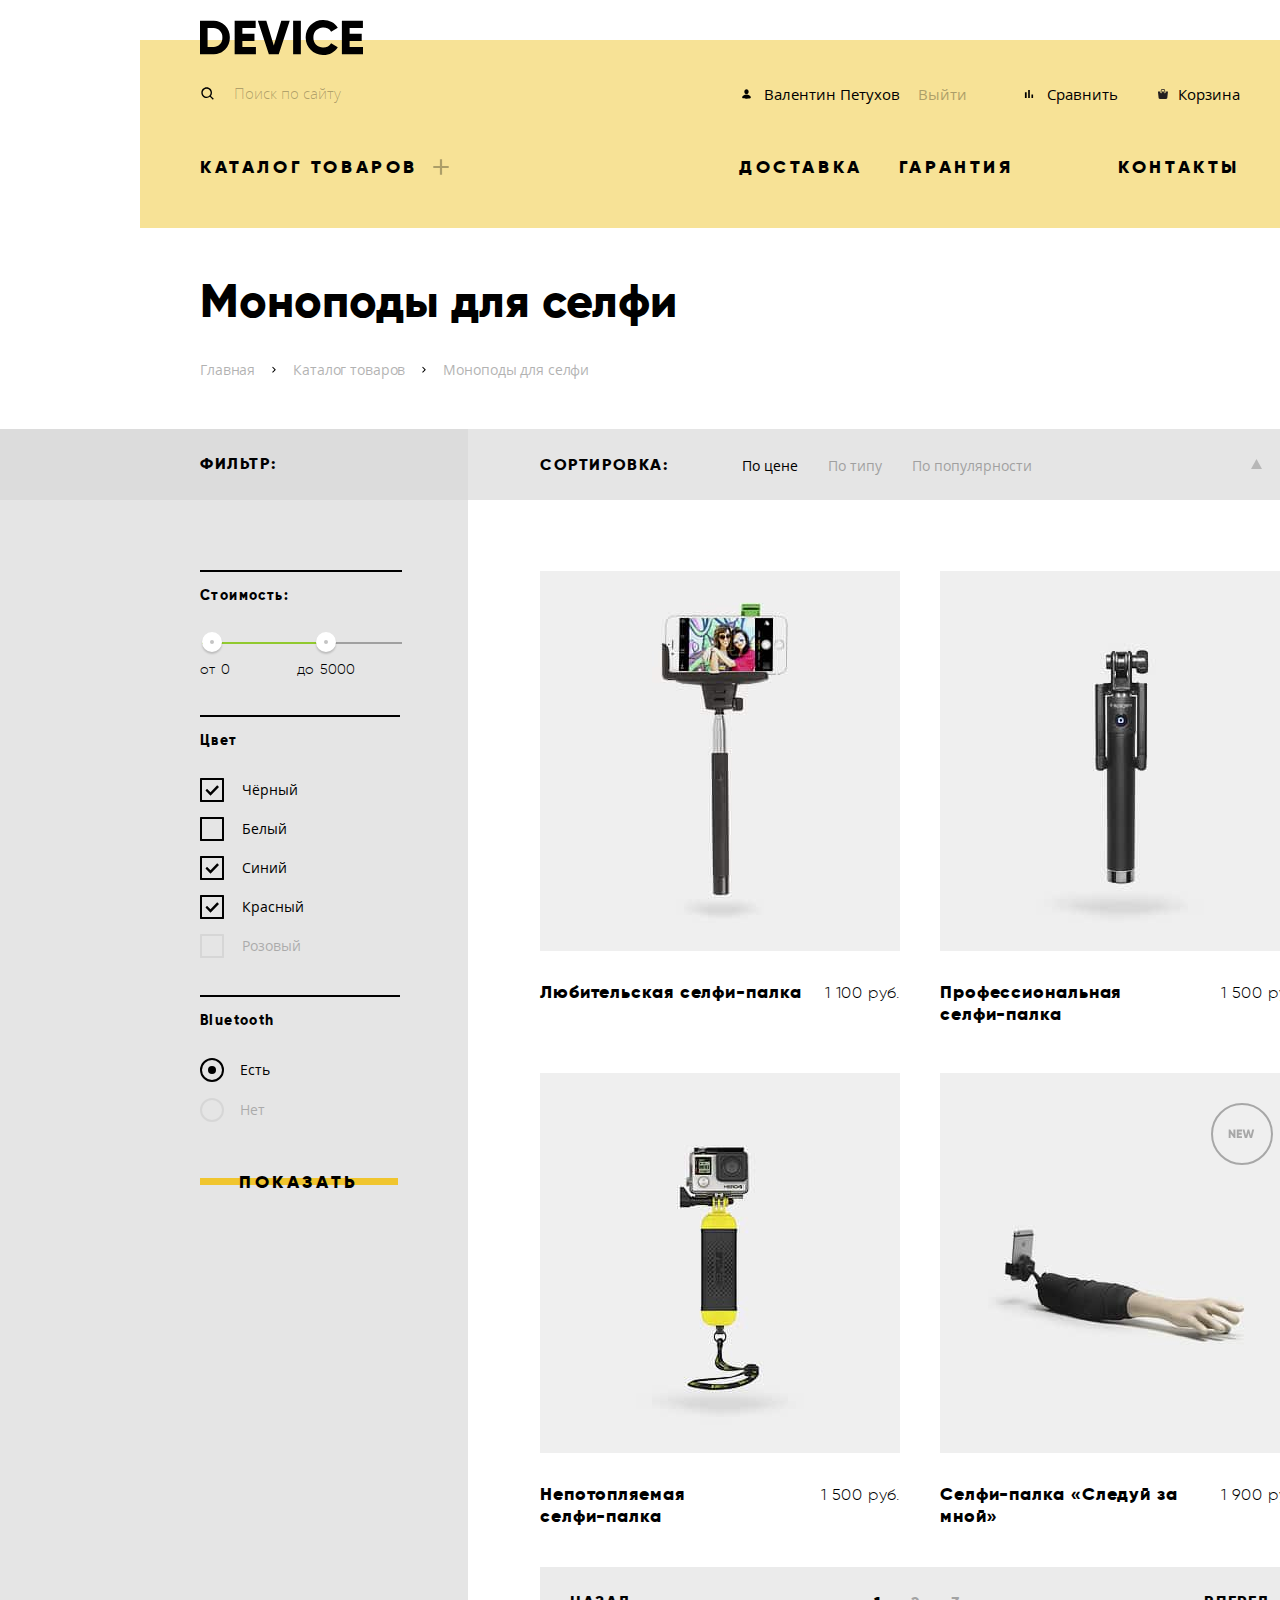
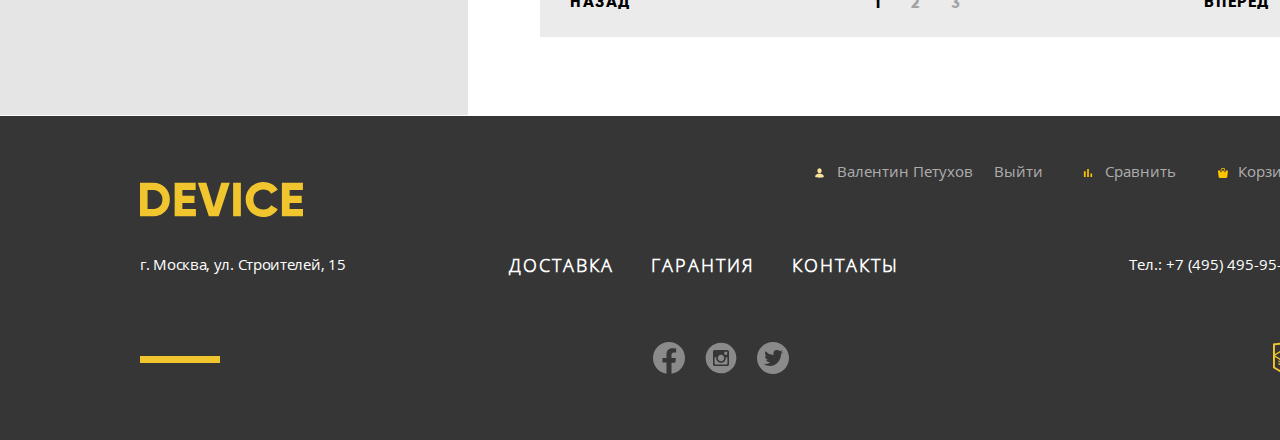
==== commit f5bad05f: "Доработка проекта Device" ====
--- a/catalog.html
+++ b/catalog.html
@@ -15,7 +15,7 @@
 		<ul class="client-navigation">
 			<li class="client-item search-item">
 				<form class="search-form" action="https://echo.htmlacademy.ru" method="get">
-					<label for="search-input"></label><input type="text" id="search-input" name="text" placeholder="Поиск по сайту">
+					<label for="search-input"></label><input class="search-input" type="text" id="search-input" name="text" placeholder="Поиск по сайту">
 					<button class="search-button" type="submit">Найти</button>
 				</form>
 			</li>
@@ -72,7 +72,7 @@
 							<div class="bar"></div>
 						</div>
 						<div class="toggle toggle-min" tabindex="0" aria-label="Минимальная цена"></div>
-                        <div class="toggle toggle-max" tabindex="0" aria-label="Установленная цена"></div>
+                        <div class="toggle toggle-max" tabindex="0" aria-label="Максимальная цена"></div>
 					</div>
 					<div class="price-controls">
 						<label class="min-price">
--- a/css/style.min.css
+++ b/css/style.min.css
@@ -1 +1 @@
-:root{--basic-black:#000;--basic-dark:#363636;--basic-grey:#464646;--basic-half-grey:#7e7e7e;--grey:#f2f2f2;--grey-pagination:#ebebeb;--basic-grey-light:#e5e5e5;--grey-bg:#dcdcdc;--grey-hover:#eaeaea;--grey-pagination-link:#d9d9d9;--grey-controls:#c4c4c4;--basic-white:#fff;--special-yellow-dark:#f0c52e;--special-yellow:#f7e296;--yellow-border:#f7e296;--special-green:#91c92f;--rose-light:#f6dada;--gradient-trasparent-white-30:rgba(255,255,255,0.3);--gradient-transparent-white-60:rgba(255,255,255,0.6);--trasparent-black-30:rgba(0,0,0,0.3);--transparent-black-60:rgba(0,0,0,0.6);--shadow-controls:0 2px 2px rgba(0,0,0,0.18)}@font-face{font-family:"Gilroy";src:local("Gilroy"),url("../fonts/gilroyextrabold.woff2") format("woff2"),url("../fonts/gilroyextrabold.woff") format("woff");font-weight:800;font-style:normal}@font-face{font-family:"Gilroy";src:local("Gilroy"),url("../fonts/gilroylight.woff2") format("woff2"),url("../fonts/gilroylight.woff") format("woff");font-weight:500;font-style:normal}@font-face{font-family:"Open Sans";src:local("Open Sans"),url("../fonts/opensans.woff2") format("woff2"),url("../fonts/opensans.woff") format("woff");font-weight:300;font-style:normal}@font-face{font-family:"Open Sans";src:local("Open Sans"),url("../fonts/opensanslight.woff2") format("woff2"),url("../fonts/opensanslight.woff") format("woff");font-weight:500;font-style:normal}.page-body{min-width:1440px;margin:0;padding:0;font-family:"Gilroy",Arial,sans-serif;font-size:18px;line-height:22px;font-weight:800;color:var(--basic-black);min-height:100%;display:-ms-grid;display:grid;-ms-grid-rows:min-content 1fr min-content;grid-template-rows:min-content 1fr min-content}a{text-decoration:none}a:hover,a:focus,.logo:hover,.logo:focus{opacity:.6;-ms-filter:"alpha(opacity=60)"}a:active,.logo:active{opacity:.3;-ms-filter:"alpha(opacity=30)"}img{max-width:100%;height:auto}.visually-hidden{position:absolute;width:1px;height:1px;margin:-1px;border:0;padding:0;white-space:nowrap;-webkit-clip-path:inset(100%);clip-path:inset(100%);clip:rect(0 0 0 0);overflow:hidden}.container{width:1160px;margin:0 auto}.btn{display:-webkit-box;display:-ms-flexbox;display:flex;-webkit-box-align:center;-ms-flex-align:center;align-items:center;-webkit-box-pack:center;-ms-flex-pack:center;justify-content:center;text-transform:uppercase;color:var(--basick-black);letter-spacing:.2em;position:relative}.btn:after{display:block;position:absolute;content:"";width:100%;height:7px;background:var(--special-yellow-dark);-ms-flex-item-align:center;align-self:center;z-index:-1}.btn:hover,.btn:focus{background:var(--special-yellow-dark);opacity:1;-ms-filter:"alpha(opacity=100)"}.btn:active{background:var(--special-yellow-dark);color:var(--trasparent-black-30)}.page{height:100%}.main-header{display:-ms-grid;display:grid;-ms-grid-rows:min-content;grid-template-rows:min-content;margin-top:40px;padding:27px 60px 164px;position:relative;background:var(--special-yellow);box-sizing:border-box}.main-navigation{display:-ms-grid;display:grid;-ms-grid-rows:min-content min-content;grid-template-rows:min-content min-content;grid-row-gap:33px}.main-header-logo{position:absolute;top:-20px;left:60px}.client-navigation{display:-webkit-box;display:-ms-flexbox;display:flex;-ms-flex-wrap:wrap;flex-wrap:wrap;-webkit-box-align:center;-ms-flex-align:center;align-items:center;font-family:"Open Sans";font-size:15px;line-height:20.43px;font-weight:300;padding:0;margin:0}.search-item{margin-right:124px}.search-form{display:-webkit-box;display:-ms-flexbox;display:flex;-webkit-box-align:center;-ms-flex-align:center;align-items:center;width:440px;box-sizing:border-box;border-bottom:2px solid transparent;position:relative}.search-form label{display:block;background:url("../img/icons/icon-search.svg") no-repeat center;width:17px;height:17px;margin-right:19px}.search-form input{background:transparent;border:0;outline:0;-webkit-box-flex:1;-ms-flex-positive:1;flex-grow:1}.search-form input::-webkit-input-placeholder{color:var(--trasparent-black-30)}.search-form input::-moz-placeholder{color:var(--trasparent-black-30)}.search-form input:-ms-input-placeholder{color:var(--trasparent-black-30)}.search-form input::placeholder{color:var(--trasparent-black-30)}.search-form input:hover::-webkit-input-placeholder{color:var(--transparent-black-60)}.search-form input:hover::-moz-placeholder{color:var(--transparent-black-60)}.search-form input:hover:-ms-input-placeholder{color:var(--transparent-black-60)}.search-form input:hover::placeholder{color:var(--transparent-black-60)}.search-button{visibility:hidden;background:transparent;border:2px solid var(--basic-black);border-bottom:transparent;outline:0;padding:15px 17px;text-transform:uppercase;font-family:"Open Sans";font-size:15px;line-height:20.5px;font-weight:300}.search-button:hover,.search-button:focus{color:var(--basic-white);background:var(--basic-black)}.search-button:active{color:var(--gradient-trasparent-white-30)}.search-form:hover{border-bottom:2px solid var(--basic-black)}.search-form:hover .search-button{visibility:visible}.client-account{width:220px;margin-right:63px;position:relative}.client-account:before{position:absolute;content:"";width:17px;height:17px;background:url("../img/icons/icon_user.svg")no-repeat center;left:-26px;top:1px}.client-compare{position:relative;margin-right:60px}.client-compare:before{position:absolute;content:"";width:17px;height:17px;background:url("../img/icons/icon_chart.svg")no-repeat center;left:-27px;top:1px}.client-basket{position:relative}.client-basket:before{position:absolute;content:"";width:17px;height:17px;background:url("../img/icons/icon_cart.svg")no-repeat center;left:-24px;top:1px}.client-account:hover,.client-compare:hover,.client-basket:hover{opacity:.6;-ms-filter:"alpha(opacity=60)"}.client-account:active,.client-compare:active,.client-basket:active{opacity:.3;-ms-filter:"alpha(opacity=30)"}.service-navigation{display:-webkit-box;display:-ms-flexbox;display:flex;-ms-flex-wrap:wrap;flex-wrap:wrap;-webkit-box-pack:start;-ms-flex-pack:start;justify-content:flex-start;padding:0;margin:0;text-transform:uppercase;letter-spacing:.2em}.service-contacts{margin-left:auto}.service-delivery{margin-right:36px}.catalog-header{position:relative;margin-right:321px}.catalog-header:after{position:absolute;content:"";width:22px;height:22px;background:url("../img/icons/icon_plus.svg");right:-34px}.catalog-header:hover .dropdown-header,.catalog-header:focus .dropdown-header,.catalog-header:focus-within .dropdown-header{display:block}.dropdown-header{display:none;position:absolute;top:22px;left:-60px;width:1160px;height:165px;padding-left:60px;box-sizing:border-box;background:var(--special-yellow);z-index:10}.dropdown-list{display:-ms-grid;display:grid;-ms-grid-rows:(auto)[3];grid-template-rows:repeat(3,auto);-ms-grid-columns:(auto)[3];grid-template-columns:repeat(3,auto);grid-gap:16px 61px;width:530px;font-family:"Open Sans";font-size:15px;line-height:20.43px;font-weight:300;text-transform:none;letter-spacing:-0.3px;margin:0;padding:0;padding-top:30px;background:var(--special-yellow)}.dropdown-list li:last-child{grid-row:3/3;grid-column:1/2}.client-navigation,.service-navigation,.dropdown-list{list-style:none}.client-navigation a,.service-navigation a,.dropdown-list a{color:inherit}.promo{position:relative}.slide-list{position:relative;list-style:none;margin:0;padding:0;padding-bottom:452px}.slide-list:after{position:absolute;content:"";width:100px;height:7px;background:var(--basic-white);top:-95px;right:460px}.slide-item{position:absolute;display:-webkit-box;display:-ms-flexbox;display:flex;width:1024px;top:-130px;left:89px}.slide-one,.slide-two,.slide-three{display:none}.left{margin:0;padding:0;width:50%;text-align:left}.current-promo{display:-webkit-box;display:-ms-flexbox;display:flex}.right{-webkit-box-flex:50%;-ms-flex:50%;flex:50%;padding:95px 9px 0 7px;margin:0;position:relative}.slide-one:before{position:absolute;content:"01";font-size:180px;color:var(--basic-white);right:0;top:83px}.slide-two:before{position:absolute;content:"02";font-size:180px;color:var(--basic-white);right:0;top:83px}.slide-three:before{position:absolute;content:"03";font-size:180px;color:var(--basic-white);right:0;top:83px}.slide-item h3{font-size:47px;line-height:57.58px;padding:0;margin:0;margin-bottom:26px}.right p{font-family:"Open Sans";font-weight:300;font-size:15px;line-height:20,43px;margin:0;margin-bottom:48px}.right .btn{width:220px;padding:8px 0;margin-bottom:53px}.properties-list{display:-ms-grid;display:grid;-ms-grid-rows:auto auto;grid-template-rows:auto auto;-ms-grid-columns:(auto)[3];grid-template-columns:repeat(3,auto);grid-row-gap:15px;margin:0;margin-top:auto}.properties-list dt{font-size:36px;font-weight:300;line-height:42px;letter-spacing:.1em}.properties-list dd{font-weight:300;font-size:13px;line-height:15px;letter-spacing:.1em;grid-row:2/3;margin:0}.controls{position:absolute;right:87px;top:205px;z-index:5}.control-btn{width:12px;height:12px;background:transparent;border:1px solid var(--basic-black);border-radius:50%;margin-left:14px;padding:0;position:relative}.current{width:12px;height:12px;background:url("../img/icons/current-slider-circule.svg") no-repeat center}.goods{padding-top:23px;margin-bottom:166px}.goods-items{display:-webkit-box;display:-ms-flexbox;display:flex;list-style:none;margin:0;padding:0}.goods-item{width:160px;margin-right:40px}.goods-item:last-child{margin-right:0}.goods-link{display:-webkit-box;display:-ms-flexbox;display:flex;-webkit-box-orient:vertical;-webkit-box-direction:normal;-ms-flex-direction:column;flex-direction:column}.wrapper-img{background:var(--special-yellow);display:-webkit-box;display:-ms-flexbox;display:flex;-webkit-box-pack:center;-ms-flex-pack:center;justify-content:center;-webkit-box-align:center;-ms-flex-align:center;align-items:center;width:160px;height:160px;margin-bottom:20px}.goods-link h3{-webkit-box-ordinal-group:3;-ms-flex-order:2;order:2;color:var(--basic-black);font-size:inherit;letter-spacing:.05em}.goods-link:hover,.goods-link:focus,.goods-link:active{opacity:1;-ms-filter:"alpha(opacity=100)"}.goods-link:hover .wrapper-img,.goods-link:focus .wrapper-img{background:var(--special-yellow-dark)}.goods-link:active .wrapper-img img,.goods-link:active .goods-title{opacity:.3;-ms-filter:"alpha(opacity=30)"}.service{background:var(--basic-grey-light);position:relative;padding-bottom:288px;margin-bottom:90px}.service ul{list-style:none;margin:0;padding:0}.service-slide-row{display:-webkit-box;display:-ms-flexbox;display:flex;position:absolute;top:-28px}.service-left-controls{padding-top:8px}.service-list{text-transform:uppercase;letter-spacing:.2em;position:relative;z-index:1}.service-list:after{position:absolute;top:-80px;right:0;content:"";width:7px;height:320px;background:var(--basic-black)}.service-item{text-align:center;padding:0;margin-bottom:21px;position:relative}.btn-service:hover,.btn-service:focus,.btn-service:active{opacity:1;-ms-filter:"alpha(opacity=100)"}.btn-service{display:block;color:var(--basic-black);padding:9px 142px 9px 18px;position:relative}.btn-service:before{content:"";position:absolute;width:162px;height:7px;top:17px;left:0;background:var(--special-yellow-dark);z-index:-2}.btn-service:after{display:none;content:"";position:absolute;width:162px;height:40px;top:0;left:0;background:var(--special-yellow-dark);z-index:-1}.btn-service:hover:after{display:block}.current-service{color:var(--special-yellow);background:var(--basic-black)}.btn-service:active{color:var(--special-yellow);background:var(--basic-black)}.description-item{display:none}.current-service-describe{display:block}.service-right-slide{padding:0 0 0 116px}.description-item{padding-right:240px;position:relative}.description-item:after{position:absolute;content:"";width:136px;height:164px;background:url("../img/delivery-2.svg");top:0;right:0}.description-item h3{font-size:47px;line-height:57.58px;letter-spacing:.2em;margin:0;margin-bottom:40px;padding:0}.description-item p{font-family:"Open Sans";font-weight:300;font-size:15px;line-height:30px;letter-spacing:.08em}.brands{margin-bottom:51px}.brands-list{display:-webkit-box;display:-ms-flexbox;display:flex;list-style:none;margin:0;padding:0}.brands-list li{margin-right:40px}.brands-list li:last-child{margin-right:0}.brands-list a{filter:url('data:image/svg+xml;charset=utf-8,<svgxmlns="http://www.w3.org/2000/svg"><filterid="filter"><feColorMatrixtype="matrix"color-interpolation-filters="sRGB"values="0.21260.71520.0722000.21260.71520.0722000.21260.71520.07220000010"/></filter></svg>#filter');-webkit-filter:grayscale(100%);filter:grayscale(100%);opacity:.3;-ms-filter:"alpha(opacity=30)"}.brands-list a:hover{filter:url('data:image/svg+xml;charset=utf-8,<svgxmlns="http://www.w3.org/2000/svg"><filterid="filter"><feColorMatrixtype="matrix"color-interpolation-filters="sRGB"values="10000010000010000010"/></filter></svg>#filter');-webkit-filter:grayscale(0%);filter:grayscale(0%);opacity:1;-ms-filter:"alpha(opacity=100)"}.info-wrapper{display:-webkit-box;display:-ms-flexbox;display:flex;padding-top:53px;margin-bottom:78px;position:relative}.info-wrapper:before{position:absolute;content:"";width:80px;height:7px;background:var(--basic-black);top:34px}.info-wrapper:after{position:absolute;content:"";width:80px;height:7px;background:var(--basic-black);top:34px;right:480px}.info-wrapper h2{font-size:47px;line-height:57.58px;letter-spacing:.2em}.info-wrapper p{font-family:"Open Sans";font-weight:300;font-size:15px;line-height:28px;letter-spacing:-0.02em}.about{padding:0 85px 0 0;-ms-flex-preferred-size:50%;flex-basis:50%;box-sizing:border-box}.first-text{margin:0;margin-bottom:41px}.last-text{margin-bottom:60px}.about-list{margin:0;padding:0;padding-left:32px;list-style:none;margin-bottom:68px}.about-list li{margin-bottom:15px;position:relative}.about-list li:before{position:absolute;content:"";width:4px;height:4px;border:2px solid var(--basic-grey-light);border-radius:50%;top:10px;left:-32px}.about-list a{font-size:16px;line-height:28px;color:var(--basic-black)}.about a{width:260px;padding:8px 0}.contacts-inform{-ms-flex-preferred-size:50%;flex-basis:50%;padding-left:38px}.contacts-inform p{margin-bottom:41px}.contacts-inform .btn{width:261px;padding:8px 0}.map-on img{display:block;margin:0;padding:0}.map-on{margin-bottom:77px}.footer{background:var(--basic-dark)}.footer-account{padding-top:44px;display:-ms-grid;display:grid;-ms-grid-rows:auto auto;grid-template-rows:auto auto}.footer-account a{grid-row:2/3;margin-right:auto}.account-list-footer{margin:0;justify-self:end;display:-webkit-box;display:-ms-flexbox;display:flex;list-style:none}.account-list-footer li{padding:0;margin:0;margin-right:62px;position:relative}.account-list-footer li:last-child{margin-right:0}.account-list-footer a:before{position:absolute;content:"";width:14px;height:14px;top:6px}.login-footer:before{background:url("../img/icons/icon_user-yellow.svg");left:-24px}.chart-footer:before{background:url("../img/icons/icon_chart-yellow.svg");left:-24px}.basket-footer:before{background:url("../img/icons/icon_cart-yellow.svg") no-repeat center;left:-22px}.account-list-footer a{color:var(--gradient-transparent-white-60);font-family:Open Sans;font-weight:300;font-size:15px;line-height:20px}.footer-info{padding-top:32px;display:-webkit-box;display:-ms-flexbox;display:flex}.footer-info p,.footer-info a{font-family:Open Sans;color:var(--basic-white);font-weight:300;font-size:15px;line-height:20px;margin:0;padding:0}.footer-info p{letter-spacing:-0.02em;margin-right:164px}.footer-info a{margin-left:auto}.info-list{display:-webkit-box;display:-ms-flexbox;display:flex;list-style:none;margin:0;padding:0}.info-list li{margin-right:36px}.info-list li:last-child{margin-left:0}.info-list a{color:var(--basic-white);font-weight:800;font-size:18px;line-height:22px;letter-spacing:.11em;text-transform:uppercase}.footer-social{display:-webkit-box;display:-ms-flexbox;display:flex;-webkit-box-pack:justify;-ms-flex-pack:justify;justify-content:space-between;-webkit-box-align:start;-ms-flex-align:start;align-items:flex-start;padding:65px 0 59px 0}.footer-social:before{margin-top:14px;content:"";width:80px;height:7px;background:var(--special-yellow-dark)}.social-list{display:-webkit-box;display:-ms-flexbox;display:flex;-webkit-box-pack:justify;-ms-flex-pack:justify;justify-content:space-between;margin:0;padding:0;list-style:none;margin-left:-31px}.social-list a{display:inline-block;vertical-align:middle;width:32px;height:32px;opacity:.7;-ms-filter:"alpha(opacity=70)"}.social-list a:hover,.social-list a:focus{opacity:1;-ms-filter:"alpha(opacity=100)"}.social-list a:active{opacity:.1;-ms-filter:"alpha(opacity=10)"}.social-list li{margin-right:20px}.facebook{background:url("../img/icons/icon_facebook.svg")}.instagram{background:url("../img/icons/icon_instagram.svg")}.twitter{background:url("../img/icons/icon_twitter.svg")}.modal{position:fixed;top:0;right:0;bottom:0;left:0;margin:auto;z-index:10;display:none}.feedback{top:150px;bottom:auto;width:960px;padding:92px 100px 69px;box-sizing:border-box;background:var(--basic-white);box-shadow:0 10px 16px rgba(0,0,0,0.15)}.feedback-show{display:block;-webkit-animation:bounce .6s;animation:bounce .6s}.feedback-close{display:none}.btn-feedback-close{position:absolute;width:55px;height:55px;top:20px;right:20px;outline:0;border:0;background:var(--basic-white) url("../img/icons/icon-close.svg")no-repeat;opacity:.5;-ms-filter:"alpha(opacity=50)"}.btn-feedback-close:hover{opacity:1;-ms-filter:"alpha(opacity=100)"}.btn-feedback-close:active{-webkit-animation:rotate .5s ease both;animation:rotate .5s ease both;opacity:.7;-ms-filter:"alpha(opacity=70)"}.feedback-form{width:760px;box-sizing:border-box;posititon:relative}.feedback-list{display:-webkit-box;display:-ms-flexbox;display:flex;-ms-flex-wrap:wrap;flex-wrap:wrap;-webkit-box-pack:justify;-ms-flex-pack:justify;justify-content:space-between;margin:0;margin-bottom:41px;padding:0}.feedback-item{display:-webkit-box;display:-ms-flexbox;display:flex;-webkit-box-orient:vertical;-webkit-box-direction:normal;-ms-flex-direction:column;flex-direction:column}.feedback-item label{margin-bottom:10px}.feedback-input{background:var(--grey);outline:0;border:0;padding:15px 0 15px 20px;font-family:"Open Sans";font-size:14px;line-height:19px;box-sizing:border-box}.feedback-input:hover{background:var(--grey-hover)}.feedback-input:focus{background:var(--basic-white);border:2px solid var(--yellow-border)}.error{background:var(--rose-light)}.feedback-name{width:360px}.feedback-email{width:360px}.feedback-text{-webkit-box-flex:100%;-ms-flex:100%;flex:100%;padding-top:32px}.feedback-textarea{padding-top:16px;padding-left:20px;background:var(--grey);font-family:"Open Sans";outline:0;font-size:14px;line-height:19px;border:0}.feedback-textarea:hover{background:var(--grey-hover)}.feedback-textarea:focus{background:var(--basic-white);border:2px solid var(--yellow-border)}.btn{width:200px;padding:11px 0}.feedback .btn:after{background:var(--special-yellow)}.feedback .btn:hover,.feedback .btn:focus{background:var(--special-yellow)}.modal-map{width:960px;height:572.7px;filter:url('data:image/svg+xml;charset=utf-8,<svgxmlns="http://www.w3.org/2000/svg"><filterid="filter"><feGaussianBlurin="SourceAlpha"stdDeviation="16"/><feOffsetdx="1"dy="11"result="offsetblur"/><feFloodflood-color="rgba(0,0,0,0.15)"/><feCompositein2="offsetblur"operator="in"/><feMerge><feMergeNode/><feMergeNodein="SourceGraphic"/></feMerge></filter></svg>#filter');-webkit-filter:drop-shadow(0px 10px 16px rgba(0,0,0,0.15));filter:drop-shadow(0px 10px 16px rgba(0,0,0,0.15));z-index:9}.modal-map iframe{border:0}.btn-map-close{position:absolute;width:55px;height:55px;top:20px;right:20px;outline:0;border:0;border-radius:50%;background:var(--basic-white) url("../img/icons/icon-close.svg")no-repeat;opacity:.5;-ms-filter:"alpha(opacity=50)"}.btn-map-close:hover{opacity:1;-ms-filter:"alpha(opacity=100)"}.btn-map-close:active{-webkit-animation:rotate .5s ease both;animation:rotate .5s ease both;opacity:.7;-ms-filter:"alpha(opacity=70)"}.map-show{display:block;-webkit-animation:left-center 1s;animation:left-center 1s}.catalog-page .main-header{padding-bottom:50px;margin-bottom:44px}.catalog-account:hover,.catalog-account:focus,.catalog-account:active{opacity:1;-ms-filter:"alpha(opacity=100)"}.catalog-account a:hover,.catalog-account a:focus,.catalog-account a:active{opacity:1;-ms-filter:"alpha(opacity=100)"}.client-profile a{color:inherit;margin-right:0}.client-profile a:hover,.client-profile a:focus{opacity:.6;-ms-filter:"alpha(opacity=60)"}.client-profile a:active{opacity:.3;-ms-filter:"alpha(opacity=30)"}.account-list-header{display:-webkit-box;display:-ms-flexbox;display:flex;list-style:none;margin:0;padding:0}.account-list-header li{margin:0;margin-right:18px}.account-list-header li:last-child{margin-right:0}.client-logout a{color:inherit;opacity:.3;-ms-filter:"alpha(opacity=30)"}.client-logout a:active{color:inherit;opacity:.7;-ms-filter:"alpha(opacity=70)"}.page-catalog{display:-ms-grid;display:grid;-ms-grid-rows:auto auto 1fr;grid-template-rows:auto auto 1fr}.page-catalog .container{display:-webkit-box;display:-ms-flexbox;display:flex;-webkit-box-orient:vertical;-webkit-box-direction:normal;-ms-flex-direction:column;flex-direction:column}h1{font-size:47px;line-height:58px;margin:0;margin-bottom:30px;padding-left:60px;grid-row:1/2}.breadcrumbs-list{display:-webkit-box;display:-ms-flexbox;display:flex;-ms-flex-wrap:wrap;flex-wrap:wrap;list-style:none;margin:0;margin-bottom:50px;padding:0;padding-left:60px;grid-row:2/3}.breadcrumbs-list li{margin-right:38px;font-family:"Open Sans";font-weight:300;font-size:14px;line-height:19px;opacity:.3;-ms-filter:"alpha(opacity=30)";position:relative}.breadcrumbs-list li:after{position:absolute;content:"";width:12px;height:12px;background:url("../img/icons/icon_arrow_nav.svg");top:3px;right:-25px}.breadcrumbs-current:after{display:none}.catalog-columns .container{display:-webkit-box;display:-ms-flexbox;display:flex;-webkit-box-orient:horizontal;-webkit-box-direction:normal;-ms-flex-direction:row;flex-direction:row}.filter{width:328px;background:var(--basic-grey-light);position:relative}.filter:before{position:absolute;content:"";top:0;right:0;width:100vw;height:100%;background:var(--basic-grey-light);z-index:-1}.filter-titel h2{font-size:16px;line-height:20px;letter-spacing:.1em;text-transform:uppercase;margin:0}.filter-titel{padding:24px 0 26px 60px;margin-bottom:70px;background:var(--grey-bg);position:relative}.filter-titel:before{position:absolute;content:"";top:0;right:0;width:100vw;height:100%;background:var(--grey-bg);z-index:-1}.filter-form{padding:0 68px 0 60px}.filter-form fieldset{border:0;border-top:2px solid var(--basic-black);padding:61px 0 36px 0;margin:0;position:relative}.filter-form legend{font-size:14px;line-height:17px;letter-spacing:.1em;position:absolute;top:15px;left:0}.range-filter{width:202px;margin-top:9px}.range-controls{height:15px;padding-left:2px;position:relative}.range-controls .scale{height:2px;background:var(--trasparent-black-30)}.range-controls .bar{width:65%;height:2px;background:var(--special-green)}.range-controls .toggle{position:absolute;top:-10px;width:4px;height:4px;padding:0;border:8px solid var(--basic-white);background:var(--grey-controls);border-radius:50%;box-shadow:var(--shadow-controls);cursor:pointer}.range-controls .toggle-min{left:2px}.range-controls .toggle-max{left:116px}.price-controls label{font-weight:300;font-size:14px;line-height:16px}.price-controls input{font-weight:300;font-size:14px;line-height:16px;background:transparent;border:0;outline:0;width:50px}.min-price{margin-right:20px}.color-filter-list{list-style:none;margin:0;margin-bottom:4px;padding-top:2px}.color-filter-list li{margin-bottom:20px}.color-filter-list li:last-child{margin-bottom:0}.color-filter-list label{font-family:Open Sans;font-weight:300;font-size:14px;line-height:19px;padding-left:2px;position:relative;display:block;cursor:pointer;-webkit-user-select:none;-moz-user-select:none;-ms-user-select:none;user-select:none}.filter-input-checkbox+label:before{content:"";position:absolute;left:-40px;top:-2px;width:20px;height:20px;border:2px solid var(--basic-black);border-radius:2%}.filter-input-checkbox:checked+label:after{content:"";position:absolute;left:-35px;top:5px;width:20px;height:20px;background:url("../img/icons/checkbox-on.svg")no-repeat;border-radius:2%}.filter-input-checkbox:hover+label:before,.filter-input-checkbox:checked:hover+label:after{opacity:.6;-ms-filter:"alpha(opacity=60)"}.filter-input-checkbox:active+label:before,.filter-input-checkbox:checked:active+label:after{opacity:1;-ms-filter:"alpha(opacity=100)"}.filter-input-checkbox:disabled+label:before,.filter-input-checkbox:disabled+label:after{opacity:.25;-ms-filter:"alpha(opacity=25)"}.filter-input-checkbox:disabled+label{opacity:.25;-ms-filter:"alpha(opacity=25)"}.bluetooth-list{list-style:none;margin:0;margin-bottom:5px;padding-top:2px}.bluetooth-list label{font-family:Open Sans;font-weight:300;font-size:14px;line-height:19px;position:relative;display:block;cursor:pointer;-webkit-user-select:none;-moz-user-select:none;-ms-user-select:none;user-select:none}.bluetooth-list li{margin-bottom:21px}.bluetooth-list li:last-child{margin-bottom:0}.filter-input-radio+label:before{content:"";position:absolute;left:-40px;top:-2px;width:20px;height:20px;border:2px solid var(--basic-black);border-radius:50%}.filter-input-radio:checked+label:after{content:"";position:absolute;left:-32px;top:6px;width:8px;height:8px;background:var(--basic-black);border-radius:50%}.filter-input-radio:hover+label:before,.filter-input-radio:checked:hover+label:after{opacity:.6;-ms-filter:"alpha(opacity=60)"}.filter-input-radio:active+label:before,.filter-input-radio:checked:active+label:after{opacity:1;-ms-filter:"alpha(opacity=100)"}.filter-input-radio:disabled+label:before,.filter-input-radio:disabled+label:after{opacity:.25;-ms-filter:"alpha(opacity=25)"}.filter-input-radio:disabled+label{opacity:.25;-ms-filter:"alpha(opacity=25)"}.btn{width:198px;border:0;outline:0;background:transparent;font-weight:inherit;font-size:18px;line-height:22px;letter-spacing:.2em;text-transform:uppercase;z-index:3}.sort-header{display:-webkit-box;display:-ms-flexbox;display:flex;-webkit-box-align:center;-ms-flex-align:center;align-items:center;width:859px;padding:23px 24px 23px 72px;background:var(--basic-grey-light);position:relative;box-sizing:border-box}.sort-header:before{position:absolute;content:"";top:0;left:0;width:100vw;height:100%;background:var(--basic-grey-light);z-index:-1}.sort-header h2{font-size:16px;line-height:20px;letter-spacing:.1em;text-transform:uppercase;margin:0;margin-right:33px}.sorting-list{display:-webkit-box;display:-ms-flexbox;display:flex;list-style:none;margin:0}.sorting-list li{margin-right:30px}.sorting-list li:last-child{margin-right:0}.sort-link{font-family:Open Sans;font-weight:300;font-size:14px;line-height:19px;color:var(--basic-black);opacity:.3;-ms-filter:"alpha(opacity=30)"}.sort-current{opacity:1;-ms-filter:"alpha(opacity=100)"}.sort-arrow{margin-left:auto;display:-webkit-box;display:-ms-flexbox;display:flex;padding-top:6px;-webkit-box-pack:justify;-ms-flex-pack:justify;justify-content:space-between;width:52px;-webkit-box-align:center;-ms-flex-align:center;align-items:center}.sort-arrow a{display:block;width:18px;height:18px}.arrow-up{background:url(../img/icons/up-arrow.svg)no-repeat}.arrow-down{background:url(../img/icons/down-arrow.svg)no-repeat}.sort-goods-content{padding:0;margin:0;padding:71px 27px 0 72px}.sort-goods-list{display:-webkit-box;display:-ms-flexbox;display:flex;-ms-flex-wrap:wrap;flex-wrap:wrap;-webkit-box-pack:justify;-ms-flex-pack:justify;justify-content:space-between;margin:0;padding:0;list-style:none}.sort-goods-item{display:-webkit-box;display:-ms-flexbox;display:flex;-webkit-box-orient:vertical;-webkit-box-direction:normal;-ms-flex-direction:column;flex-direction:column;margin:0;margin-bottom:48px;padding:0;position:relative}.sort-goods-item:hover img,.sort-goods-item:focus-within img{opacity:.7;-ms-filter:"alpha(opacity=70)"}.sort-goods-item:hover .hover-block,.sort-goods-item:focus .hover-block{display:-webkit-box;display:-ms-flexbox;display:flex}.sort-goods-item:focus-within .hover-block{display:-webkit-box;display:-ms-flexbox;display:flex}.hover-block{display:none;-webkit-box-orient:vertical;-webkit-box-direction:normal;-ms-flex-direction:column;flex-direction:column;-webkit-box-align:center;-ms-flex-align:center;-ms-grid-row-align:center;align-items:center;position:absolute;top:167px;left:79px;width:200px}.hover-block .btn{margin-bottom:12px}.goods-chart-add{font-family:Open Sans;font-style:normal;font-weight:300;font-size:13px;line-height:18px;color:inherit;letter-spacing:.1em}.sort-goods-item img{width:360px;height:380px;margin-bottom:30px}.sort-goods-titel{-webkit-box-ordinal-group:3;-ms-flex-order:2;order:2;margin:0;padding:0;display:-webkit-box;display:-ms-flexbox;display:flex;-ms-flex-wrap:wrap;flex-wrap:wrap;-webkit-box-pack:justify;-ms-flex-pack:justify;justify-content:space-between;-webkit-box-align:baseline;-ms-flex-align:baseline;align-items:baseline}.sort-goods-titel a{font-size:18px;line-height:22px;letter-spacing:.05em;color:inherit}.sort-goods-titel span{font-weight:300;font-size:16px;line-height:18px;letter-spacing:.05em}.new:after{content:"";position:absolute;right:27px;top:30px;background:url("../img/icons/icon-new.svg");width:62px;height:62px;z-index:3}.pagination{display:-webkit-box;display:-ms-flexbox;display:flex;-webkit-box-align:center;-ms-flex-align:center;align-items:center;list-style:none;margin:0;margin-bottom:78px;padding:0;margin-top:-8px;-webkit-box-pack:justify;-ms-flex-pack:justify;justify-content:space-between;background:var(--grey-pagination)}.pagination-link{display:block;padding:25px 30px;font-size:16px;line-height:20px;letter-spacing:.1em;text-transform:uppercase}.pagination-link:hover,.pagination-link:focus{background:var(--grey-pagination-link);opacity:1;-ms-filter:"alpha(opacity=100)"}.pagination-link:active{background:var(--grey-pagination-link);color:var(--trasparent-black-30)}.pagination a{color:inherit}.pagination-list-numbers{display:-webkit-box;display:-ms-flexbox;display:flex;list-style:none;margin:0;padding:0}.pagination-list-numbers li{margin-right:30px}.pagination-list-numbers li:last-child{margin-right:0}.number-link{opacity:.3;-ms-filter:"alpha(opacity=30)"}.number-link:hover{opacity:.6;-ms-filter:"alpha(opacity=60)"}.number-link:focus,.number-link:active{opacity:1;-ms-filter:"alpha(opacity=100)"}.number-active{opacity:1;-ms-filter:"alpha(opacity=100)"}.profile-list{display:-webkit-box;display:-ms-flexbox;display:flex;list-style:none;margin:0;padding:0}.profile-list li{padding:0;margin-right:21px}.profile-list li:last-child{margin-right:0}.profile-footer:before{background:url("../img/icons/icon_user-special-yellow.svg");left:-24px}.login-footer:before{background:url("../img/icons/icon_user-yellow.svg");left:-24px}@-webkit-keyframes rotate{from{-webkit-transform:rotate(0deg);transform:rotate(0deg)}to{-webkit-transform:rotate(180deg);transform:rotate(180deg)}}@keyframes rotate{from{-webkit-transform:rotate(0deg);transform:rotate(0deg)}to{-webkit-transform:rotate(180deg);transform:rotate(180deg)}}@-webkit-keyframes left-center{0%{opacity:0;-ms-filter:"alpha(opacity=0)";-webkit-transform:translateX(-1000px);transform:translateX(-1000px)}100%{opacity:1;-ms-filter:"alpha(opacity=100)"}}@keyframes left-center{0%{opacity:0;-ms-filter:"alpha(opacity=0)";-webkit-transform:translateX(-1000px);transform:translateX(-1000px)}100%{opacity:1;-ms-filter:"alpha(opacity=100)"}}+:root{--basic-black:#000;--basic-dark:#363636;--basic-grey:#464646;--basic-half-grey:#7e7e7e;--grey:#f2f2f2;--grey-pagination:#ebebeb;--basic-grey-light:#e5e5e5;--grey-bg:#dcdcdc;--grey-hover:#eaeaea;--grey-pagination-link:#d9d9d9;--grey-controls:#c4c4c4;--basic-white:#fff;--special-yellow-dark:#f0c52e;--special-yellow:#f7e296;--yellow-border:#f7e296;--special-green:#91c92f;--rose-light:#f6dada;--gradient-trasparent-white-30:rgba(255,255,255,0.3);--gradient-transparent-white-60:rgba(255,255,255,0.6);--trasparent-black-30:rgba(0,0,0,0.3);--transparent-black-60:rgba(0,0,0,0.6);--shadow-controls:0 2px 2px rgba(0,0,0,0.18)}@font-face{font-family:"Gilroy";src:local("Gilroy"),url("../fonts/gilroyextrabold.woff2") format("woff2"),url("../fonts/gilroyextrabold.woff") format("woff");font-weight:800;font-style:normal}@font-face{font-family:"Gilroy";src:local("Gilroy"),url("../fonts/gilroylight.woff2") format("woff2"),url("../fonts/gilroylight.woff") format("woff");font-weight:500;font-style:normal}@font-face{font-family:"Open Sans";src:local("Open Sans"),url("../fonts/opensans.woff2") format("woff2"),url("../fonts/opensans.woff") format("woff");font-weight:300;font-style:normal}@font-face{font-family:"Open Sans";src:local("Open Sans"),url("../fonts/opensanslight.woff2") format("woff2"),url("../fonts/opensanslight.woff") format("woff");font-weight:500;font-style:normal}.page-body{min-width:1440px;margin:0;padding:0;font-family:"Gilroy","Arial",sans-serif;font-size:18px;line-height:22px;font-weight:800;color:var(--basic-black);min-height:100%;display:-ms-grid;display:grid;-ms-grid-rows:min-content 1fr min-content;grid-template-rows:min-content 1fr min-content}a{text-decoration:none}a:hover,a:focus,.logo:hover,.logo:focus{opacity:.6;-ms-filter:"alpha(opacity=60)"}a:active,.logo:active{opacity:.3;-ms-filter:"alpha(opacity=30)"}img{max-width:100%;height:auto}.visually-hidden{position:absolute;width:1px;height:1px;margin:-1px;border:0;padding:0;white-space:nowrap;-webkit-clip-path:inset(100%);clip-path:inset(100%);clip:rect(0 0 0 0);overflow:hidden}.container{width:1160px;margin:0 auto}.btn{display:-webkit-box;display:-ms-flexbox;display:flex;-webkit-box-align:center;-ms-flex-align:center;align-items:center;-webkit-box-pack:center;-ms-flex-pack:center;justify-content:center;text-transform:uppercase;color:var(--basick-black);letter-spacing:.2em;position:relative}.btn:after{display:block;position:absolute;content:"";width:100%;height:7px;background:var(--special-yellow-dark);-ms-flex-item-align:center;align-self:center;z-index:-1}.btn:hover,.btn:focus{background:var(--special-yellow-dark);opacity:1;-ms-filter:"alpha(opacity=100)"}.btn:active{background:var(--special-yellow-dark);color:var(--trasparent-black-30)}.page{height:100%}.main-header{display:-ms-grid;display:grid;-ms-grid-rows:min-content;grid-template-rows:min-content;margin-top:40px;padding:29px 60px 164px;position:relative;background:var(--special-yellow);box-sizing:border-box}.main-navigation{display:-ms-grid;display:grid;-ms-grid-rows:min-content min-content;grid-template-rows:min-content min-content;grid-row-gap:36px}.main-header-logo{position:absolute;top:-20px;left:60px}.client-navigation{display:-webkit-box;display:-ms-flexbox;display:flex;-ms-flex-wrap:wrap;flex-wrap:wrap;-webkit-box-align:center;-ms-flex-align:center;align-items:center;font-family:"Open Sans","Arial",sans-serif;font-size:15px;line-height:20.43px;font-weight:300;padding:0;margin:0}.search-item{margin-right:124px}.search-form{display:-webkit-box;display:-ms-flexbox;display:flex;-webkit-box-align:center;-ms-flex-align:center;align-items:center;width:440px;box-sizing:border-box;border-bottom:2px solid transparent;position:relative}.search-form label{display:block;background:url("../img/icons/icon-search.svg") no-repeat center;width:17px;height:17px;margin-right:19px}.search-input{background:transparent;border:0;outline:0;width:357px;padding:13px 0 13px 0;-webkit-box-flex:1;-ms-flex-positive:1;flex-grow:1}.search-input::-webkit-input-placeholder{color:var(--trasparent-black-30)}.search-input::-moz-placeholder{color:var(--trasparent-black-30)}.search-input:-ms-input-placeholder{color:var(--trasparent-black-30)}.search-input::placeholder{color:var(--trasparent-black-30)}.search-input:hover::-webkit-input-placeholder{color:var(--transparent-black-60)}.search-input:hover::-moz-placeholder{color:var(--transparent-black-60)}.search-input:hover:-ms-input-placeholder{color:var(--transparent-black-60)}.search-input:hover::placeholder{color:var(--transparent-black-60)}.search-button:hover,.search-button:focus{color:var(--basic-white);background:var(--basic-black)}.search-button:active{visibility:visible;color:var(--gradient-trasparent-white-30)}.search-button{visibility:hidden;background:transparent;border:2px solid var(--basic-black);outline:0;padding:12px 14px;text-transform:uppercase;font-family:"Open Sans","Arial",sans-serif;font-size:15px;line-height:20.5px;font-weight:300;position:relative}.search-button:before{position:absolute;bottom:-2px;left:-357px;content:"";width:357px;height:2px;background:var(--basic-black)}.search-input:focus+.search-button{visibility:visible}.client-account{width:220px;margin-right:63px;position:relative}.client-account:before{position:absolute;content:"";width:17px;height:17px;background:url("../img/icons/icon_user.svg")no-repeat center;left:-26px;top:1px}.client-compare{position:relative;margin-right:60px}.client-compare:before{position:absolute;content:"";width:17px;height:17px;background:url("../img/icons/icon_chart.svg")no-repeat center;left:-27px;top:1px}.client-basket{position:relative}.client-basket:before{position:absolute;content:"";width:17px;height:17px;background:url("../img/icons/icon_cart.svg")no-repeat center;left:-24px;top:1px}.client-account:hover,.client-compare:hover,.client-basket:hover{opacity:.6;-ms-filter:"alpha(opacity=60)"}.client-account:active,.client-compare:active,.client-basket:active{opacity:.3;-ms-filter:"alpha(opacity=30)"}.service-navigation{display:-webkit-box;display:-ms-flexbox;display:flex;-ms-flex-wrap:wrap;flex-wrap:wrap;-webkit-box-pack:start;-ms-flex-pack:start;justify-content:flex-start;padding:0;margin:0;text-transform:uppercase;letter-spacing:.2em}.service-contacts{margin-left:auto}.service-delivery{margin-right:36px}.catalog-header{position:relative;margin-right:321px}.catalog-header:after{position:absolute;content:"";width:22px;height:22px;background:url("../img/icons/icon_plus.svg");right:-34px}.catalog-header:hover .dropdown-header,.catalog-header:focus .dropdown-header,.catalog-header:focus-within .dropdown-header{display:block}.dropdown-header{display:none;position:absolute;top:22px;left:-60px;width:1160px;height:165px;padding-left:60px;box-sizing:border-box;background:var(--special-yellow);z-index:10}.dropdown-list{display:-ms-grid;display:grid;-ms-grid-rows:(auto)[3];grid-template-rows:repeat(3,auto);-ms-grid-columns:(auto)[3];grid-template-columns:repeat(3,auto);grid-gap:16px 61px;width:530px;font-family:"Open Sans","Arial",sans-serif;font-size:15px;line-height:20.43px;font-weight:300;text-transform:none;letter-spacing:-0.3px;margin:0;padding:0;padding-top:30px;background:var(--special-yellow)}.dropdown-list li:last-child{grid-row:3/3;grid-column:1/2}.client-navigation,.service-navigation,.dropdown-list{list-style:none}.client-navigation a,.service-navigation a,.dropdown-list a{color:inherit}.promo{position:relative}.slide-list{position:relative;list-style:none;margin:0;padding:0;padding-bottom:452px}.slide-list:after{position:absolute;content:"";width:100px;height:7px;background:var(--basic-white);top:-95px;right:460px}.slide-item{position:absolute;display:-webkit-box;display:-ms-flexbox;display:flex;width:1024px;top:-130px;left:89px}.slide-one,.slide-two,.slide-three{display:none}.left{margin:0;padding:0;width:50%;text-align:left}.current-promo{display:-webkit-box;display:-ms-flexbox;display:flex}.right{-webkit-box-flex:50%;-ms-flex:50%;flex:50%;padding:95px 9px 0 7px;margin:0;position:relative}.slide-one:before{position:absolute;content:"01";font-size:180px;color:var(--basic-white);right:0;top:83px}.slide-two:before{position:absolute;content:"02";font-size:180px;color:var(--basic-white);right:0;top:83px}.slide-three:before{position:absolute;content:"03";font-size:180px;color:var(--basic-white);right:0;top:83px}.slide-item h3{font-size:47px;line-height:57.58px;padding:0;margin:0;margin-bottom:26px}.right p{font-family:"Open Sans","Arial",sans-serif;font-weight:300;font-size:15px;line-height:20,43px;margin:0;margin-bottom:48px}.right .btn{width:220px;padding:8px 0;margin-bottom:53px}.properties-list{display:-ms-grid;display:grid;-ms-grid-rows:auto auto;grid-template-rows:auto auto;-ms-grid-columns:(auto)[3];grid-template-columns:repeat(3,auto);grid-row-gap:15px;margin:0;margin-top:auto}.properties-list dt{font-size:36px;font-weight:300;line-height:42px;letter-spacing:.1em}.properties-list dd{font-weight:300;font-size:13px;line-height:15px;letter-spacing:.1em;grid-row:2/3;margin:0}.controls{position:absolute;right:87px;top:205px;z-index:5}.control-btn{width:12px;height:12px;background:transparent;border:1px solid var(--basic-black);border-radius:50%;margin-left:14px;padding:0;position:relative}.current{width:12px;height:12px;background:url("../img/icons/current-slider-circule.svg") no-repeat center}.goods{padding-top:23px;margin-bottom:166px}.goods-items{display:-webkit-box;display:-ms-flexbox;display:flex;list-style:none;margin:0;padding:0}.goods-item{width:160px;margin-right:40px}.goods-item:last-child{margin-right:0}.goods-link{display:-webkit-box;display:-ms-flexbox;display:flex;-webkit-box-orient:vertical;-webkit-box-direction:normal;-ms-flex-direction:column;flex-direction:column}.wrapper-img{background:var(--special-yellow);display:-webkit-box;display:-ms-flexbox;display:flex;-webkit-box-pack:center;-ms-flex-pack:center;justify-content:center;-webkit-box-align:center;-ms-flex-align:center;align-items:center;width:160px;height:160px;margin-bottom:21px}.goods-link h3{-webkit-box-ordinal-group:3;-ms-flex-order:2;order:2;color:var(--basic-black);font-size:inherit;letter-spacing:.05em}.goods-link:hover,.goods-link:focus,.goods-link:active{opacity:1;-ms-filter:"alpha(opacity=100)"}.goods-link:hover .wrapper-img,.goods-link:focus .wrapper-img{background:var(--special-yellow-dark)}.goods-link:active .wrapper-img img,.goods-link:active .goods-title{opacity:.3;-ms-filter:"alpha(opacity=30)"}.service{background:var(--basic-grey-light);position:relative;padding-bottom:288px;margin-bottom:90px}.service ul{list-style:none;margin:0;padding:0}.service-slide-row{display:-webkit-box;display:-ms-flexbox;display:flex;position:absolute;top:-28px}.service-left-controls{padding-top:8px}.service-list{text-transform:uppercase;letter-spacing:.2em;position:relative;z-index:1}.service-list:after{position:absolute;top:-80px;right:0;content:"";width:7px;height:320px;background:var(--basic-black)}.service-item{text-align:center;padding:0;margin-bottom:22px;position:relative}.btn-service:hover,.btn-service:focus,.btn-service:active{opacity:1;-ms-filter:"alpha(opacity=100)"}.btn-service{display:block;color:var(--basic-black);padding:9px 142px 9px 18px;position:relative}.btn-service:before{content:"";position:absolute;width:162px;height:7px;top:17px;left:0;background:var(--special-yellow-dark);z-index:-2}.btn-service:after{display:none;content:"";position:absolute;width:162px;height:40px;top:0;left:0;background:var(--special-yellow-dark);z-index:-1}.btn-service:hover:after{display:block}.current-service{color:var(--special-yellow);background:var(--basic-black)}.btn-service:active{color:var(--special-yellow);background:var(--basic-black)}.description-item{display:none}.current-service-describe{display:block}.service-right-slide{padding:0 0 0 116px}.description-item{padding-right:240px;position:relative}.description-item:after{position:absolute;content:"";width:136px;height:164px;background:url("../img/delivery-2.svg");top:0;right:0}.description-item h3{font-size:47px;line-height:57.58px;letter-spacing:.2em;margin:0;margin-bottom:40px;padding:0}.description-item p{font-family:"Open Sans","Arial",sans-serif;font-weight:300;font-size:15px;line-height:30px;letter-spacing:.08em}.brands{margin-bottom:51px}.brands-list{display:-webkit-box;display:-ms-flexbox;display:flex;list-style:none;margin:0;padding:0}.brands-list li{margin-right:40px}.brands-list li:last-child{margin-right:0}.brands-list a{filter:url('data:image/svg+xml;charset=utf-8,<svgxmlns="http://www.w3.org/2000/svg"><filterid="filter"><feColorMatrixtype="matrix"color-interpolation-filters="sRGB"values="0.21260.71520.0722000.21260.71520.0722000.21260.71520.07220000010"/></filter></svg>#filter');-webkit-filter:grayscale(100%);filter:grayscale(100%);opacity:.3;-ms-filter:"alpha(opacity=30)"}.brands-list a:hover{filter:url('data:image/svg+xml;charset=utf-8,<svgxmlns="http://www.w3.org/2000/svg"><filterid="filter"><feColorMatrixtype="matrix"color-interpolation-filters="sRGB"values="10000010000010000010"/></filter></svg>#filter');-webkit-filter:grayscale(0%);filter:grayscale(0%);opacity:1;-ms-filter:"alpha(opacity=100)"}.info-wrapper{display:-webkit-box;display:-ms-flexbox;display:flex;padding-top:53px;margin-bottom:78px;position:relative}.info-wrapper:before{position:absolute;content:"";width:80px;height:7px;background:var(--basic-black);top:34px}.info-wrapper:after{position:absolute;content:"";width:80px;height:7px;background:var(--basic-black);top:34px;right:480px}.info-wrapper h2{font-size:47px;line-height:57.58px;letter-spacing:.2em}.info-wrapper p{font-family:"Open Sans","Arial",sans-serif;font-weight:300;font-size:15px;line-height:28px;letter-spacing:-0.02em}.about{padding:0 85px 0 0;-ms-flex-preferred-size:50%;flex-basis:50%;box-sizing:border-box}.first-text{margin:0;margin-bottom:41px}.last-text{margin-bottom:60px}.about-list{margin:0;padding:0;padding-left:32px;list-style:none;margin-bottom:68px}.about-list li{margin-bottom:15px;position:relative}.about-list li:before{position:absolute;content:"";width:4px;height:4px;border:2px solid var(--basic-grey-light);border-radius:50%;top:10px;left:-32px}.about-list a{font-size:16px;line-height:28px;color:var(--basic-black)}.about a{width:260px;padding:8px 0}.contacts-inform{-ms-flex-preferred-size:50%;flex-basis:50%;padding-left:38px}.contacts-inform p{margin-bottom:41px}.contacts-inform .btn{width:261px;padding:8px 0}.map-on img{display:block;margin:0;padding:0}.map-on{display:block;margin-bottom:77px}.footer{background:var(--basic-dark)}.footer-account{padding-top:44px;display:-ms-grid;display:grid;-ms-grid-rows:auto auto;grid-template-rows:auto auto}.footer-account a{grid-row:2/3;margin-right:auto}.account-list-footer{margin:0;justify-self:end;display:-webkit-box;display:-ms-flexbox;display:flex;list-style:none}.account-list-footer li{padding:0;margin:0;margin-right:62px;position:relative}.account-list-footer li:last-child{margin-right:0}.account-list-footer a:before{position:absolute;content:"";width:14px;height:14px;top:6px}.login-footer:before{background:url("../img/icons/icon_user-yellow.svg");left:-24px}.chart-footer:before{background:url("../img/icons/icon_chart-yellow.svg");left:-24px}.basket-footer:before{background:url("../img/icons/icon_cart-yellow.svg") no-repeat center;left:-22px}.account-list-footer a{color:var(--gradient-transparent-white-60);font-family:Open Sans,"Arial",sans-serif;font-weight:300;font-size:15px;line-height:20px}.footer-info{padding-top:32px;display:-webkit-box;display:-ms-flexbox;display:flex}.footer-info p,.footer-info a{font-family:Open Sans,"Arial",sans-serif;color:var(--basic-white);font-weight:300;font-size:15px;line-height:20px;margin:0;padding:0}.footer-info p{letter-spacing:-0.02em;margin-right:164px}.footer-info a{margin-left:auto}.info-list{display:-webkit-box;display:-ms-flexbox;display:flex;list-style:none;margin:0;padding:0}.info-list li{margin-right:37px}.info-list li:last-child{margin-left:0}.info-list a{color:var(--basic-white);font-weight:800;font-size:18px;line-height:22px;letter-spacing:.11em;text-transform:uppercase}.footer-social{display:-webkit-box;display:-ms-flexbox;display:flex;-webkit-box-pack:justify;-ms-flex-pack:justify;justify-content:space-between;-webkit-box-align:start;-ms-flex-align:start;align-items:flex-start;padding:65px 0 59px 0}.footer-social:before{margin-top:14px;content:"";width:80px;height:7px;background:var(--special-yellow-dark)}.social-list{display:-webkit-box;display:-ms-flexbox;display:flex;-webkit-box-pack:justify;-ms-flex-pack:justify;justify-content:space-between;margin:0;padding:0;list-style:none;margin-left:-31px}.social-list a{display:inline-block;vertical-align:middle;width:32px;height:32px;opacity:.7;-ms-filter:"alpha(opacity=70)"}.social-list a:hover,.social-list a:focus{opacity:1;-ms-filter:"alpha(opacity=100)"}.social-list a:active{opacity:.1;-ms-filter:"alpha(opacity=10)"}.social-list li{margin-right:20px}.facebook{background:url("../img/icons/icon_facebook.svg")}.instagram{background:url("../img/icons/icon_instagram.svg")}.twitter{background:url("../img/icons/icon_twitter.svg")}.modal{position:fixed;top:0;right:0;bottom:0;left:0;margin:auto;z-index:10;display:none}.feedback{top:150px;bottom:auto;width:960px;padding:92px 100px 69px;box-sizing:border-box;background:var(--basic-white);box-shadow:0 10px 16px rgba(0,0,0,0.15)}.feedback-show{display:block;-webkit-animation:bounce .6s;animation:bounce .6s}.feedback-close{display:none}.btn-feedback-close{position:absolute;width:55px;height:55px;top:20px;right:20px;outline:0;border:0;background:var(--basic-white) url("../img/icons/icon-close.svg")no-repeat;opacity:.5;-ms-filter:"alpha(opacity=50)"}.btn-feedback-close:hover{opacity:1;-ms-filter:"alpha(opacity=100)"}.btn-feedback-close:active{-webkit-animation:rotate .5s ease both;animation:rotate .5s ease both;opacity:.7;-ms-filter:"alpha(opacity=70)"}.feedback-form{width:760px;box-sizing:border-box;posititon:relative}.feedback-list{display:-webkit-box;display:-ms-flexbox;display:flex;-ms-flex-wrap:wrap;flex-wrap:wrap;-webkit-box-pack:justify;-ms-flex-pack:justify;justify-content:space-between;margin:0;margin-bottom:41px;padding:0}.feedback-item{display:-webkit-box;display:-ms-flexbox;display:flex;-webkit-box-orient:vertical;-webkit-box-direction:normal;-ms-flex-direction:column;flex-direction:column}.feedback-item label{margin-bottom:10px}.feedback-input{background:var(--grey);outline:0;border:0;padding:15px 0 15px 20px;font-family:"Open Sans","Arial",sans-serif;font-size:14px;line-height:19px;box-sizing:border-box}.feedback-input:hover{background:var(--grey-hover)}.feedback-input:focus{background:var(--basic-white);border:2px solid var(--yellow-border)}.error{background:var(--rose-light)}.error-modal{-webkit-animation:shake .6s;animation:shake .6s}.feedback-name{width:360px}.feedback-email{width:360px}.feedback-text{-webkit-box-flex:100%;-ms-flex:100%;flex:100%;padding-top:32px}.feedback-textarea{padding-top:16px;padding-left:20px;background:var(--grey);font-family:"Open Sans","Arial",sans-serif;outline:0;font-size:14px;line-height:19px;border:0}.feedback-textarea:hover{background:var(--grey-hover)}.feedback-textarea:focus{background:var(--basic-white);border:2px solid var(--yellow-border)}.btn{width:200px;padding:11px 0}.feedback .btn:after{background:var(--special-yellow)}.feedback .btn:hover,.feedback .btn:focus{background:var(--special-yellow)}.modal-map{width:960px;height:572.7px;filter:url('data:image/svg+xml;charset=utf-8,<svgxmlns="http://www.w3.org/2000/svg"><filterid="filter"><feGaussianBlurin="SourceAlpha"stdDeviation="16"/><feOffsetdx="1"dy="11"result="offsetblur"/><feFloodflood-color="rgba(0,0,0,0.15)"/><feCompositein2="offsetblur"operator="in"/><feMerge><feMergeNode/><feMergeNodein="SourceGraphic"/></feMerge></filter></svg>#filter');-webkit-filter:drop-shadow(0px 10px 16px rgba(0,0,0,0.15));filter:drop-shadow(0px 10px 16px rgba(0,0,0,0.15));z-index:9}.modal-map iframe{border:0}.btn-map-close{position:absolute;width:55px;height:55px;top:20px;right:20px;outline:0;border:0;border-radius:50%;background:var(--basic-white) url("../img/icons/icon-close.svg")no-repeat;opacity:.5;-ms-filter:"alpha(opacity=50)"}.btn-map-close:hover{opacity:1;-ms-filter:"alpha(opacity=100)"}.btn-map-close:active{-webkit-animation:rotate .5s ease both;animation:rotate .5s ease both;opacity:.7;-ms-filter:"alpha(opacity=70)"}.map-show{display:block;-webkit-animation:left-center 1s;animation:left-center 1s}.catalog-page .main-header{padding-bottom:50px;margin-bottom:44px}.catalog-account:hover,.catalog-account:focus,.catalog-account:active{opacity:1;-ms-filter:"alpha(opacity=100)"}.catalog-account a:hover,.catalog-account a:focus,.catalog-account a:active{opacity:1;-ms-filter:"alpha(opacity=100)"}.client-profile a{color:inherit;margin-right:0}.client-profile a:hover,.client-profile a:focus{opacity:.6;-ms-filter:"alpha(opacity=60)"}.client-profile a:active{opacity:.3;-ms-filter:"alpha(opacity=30)"}.account-list-header{display:-webkit-box;display:-ms-flexbox;display:flex;list-style:none;margin:0;padding:0}.account-list-header li{margin:0;margin-right:18px}.account-list-header li:last-child{margin-right:0}.client-logout a{color:inherit;opacity:.3;-ms-filter:"alpha(opacity=30)"}.client-logout a:active{color:inherit;opacity:.7;-ms-filter:"alpha(opacity=70)"}.page-catalog{display:-ms-grid;display:grid;-ms-grid-rows:auto auto 1fr;grid-template-rows:auto auto 1fr}.page-catalog .container{display:-webkit-box;display:-ms-flexbox;display:flex;-webkit-box-orient:vertical;-webkit-box-direction:normal;-ms-flex-direction:column;flex-direction:column}h1{font-size:47px;line-height:58px;margin:0;margin-bottom:30px;padding-left:60px;grid-row:1/2}.breadcrumbs-list{display:-webkit-box;display:-ms-flexbox;display:flex;-webkit-box-align:center;-ms-flex-align:center;align-items:center;-ms-flex-wrap:wrap;flex-wrap:wrap;list-style:none;margin:0;margin-bottom:50px;padding:0;padding-left:60px;grid-row:2/3}.breadcrumbs-list a{display:block;margin-right:38px;font-family:"Open Sans","Arial",sans-serif;font-weight:300;font-size:14px;line-height:19px;letter-spacing:-0.12px;opacity:.3;color:inherit;-ms-filter:"alpha(opacity=30)"}.breadcrumbs-list li{position:relative}.breadcrumbs-list li:after{position:absolute;content:"";width:12px;height:12px;background:url("../img/icons/icon_arrow_nav.svg");top:3px;right:13px;opacity:1;-ms-filter:"alpha(opacity=100)"}.breadcrumbs-current:after{display:none}.catalog-columns .container{display:-webkit-box;display:-ms-flexbox;display:flex;-webkit-box-orient:horizontal;-webkit-box-direction:normal;-ms-flex-direction:row;flex-direction:row}.catalog-columns{margin-bottom:1px}.filter{width:328px;background:var(--basic-grey-light);position:relative}.filter:before{position:absolute;content:"";top:0;right:0;width:100vw;height:100%;background:var(--basic-grey-light);z-index:-1}.filter-titel h2{font-size:16px;line-height:20px;letter-spacing:.1em;text-transform:uppercase;margin:0}.filter-titel{padding:25px 0 26px 60px;margin-bottom:70px;background:var(--grey-bg);position:relative}.filter-titel:before{position:absolute;content:"";top:0;right:0;width:100vw;height:100%;background:var(--grey-bg);z-index:-1}.filter-form{padding:0 68px 0 60px}.filter-form fieldset{border:0;border-top:2px solid var(--basic-black);padding:61px 0 36px 0;margin:0;position:relative}.filter-form legend{font-size:14px;line-height:17px;letter-spacing:.1em;position:absolute;top:15px;left:0}.range-filter{width:202px;margin-top:9px}.range-controls{height:15px;padding-left:2px;position:relative}.range-controls .scale{height:2px;background:var(--trasparent-black-30)}.range-controls .bar{width:65%;height:2px;background:var(--special-green)}.range-controls .toggle{position:absolute;top:-10px;width:4px;height:4px;padding:0;border:8px solid var(--basic-white);background:var(--grey-controls);border-radius:50%;box-shadow:var(--shadow-controls);cursor:pointer}.range-controls .toggle-min{left:2px}.range-controls .toggle-max{left:116px}.price-controls label{font-weight:300;font-size:14px;line-height:16px}.price-controls input{font-weight:300;font-size:14px;line-height:16px;background:transparent;border:0;outline:0;width:50px}.min-price{margin-right:20px}.color-filter-list{list-style:none;margin:0;margin-bottom:4px;padding-top:2px}.color-filter-list li{margin-bottom:20px}.color-filter-list li:last-child{margin-bottom:0}.color-filter-list label{font-family:"Open Sans","Arial",sans-serif;font-weight:300;font-size:14px;line-height:19px;padding-left:2px;position:relative;display:block;cursor:pointer;-webkit-user-select:none;-moz-user-select:none;-ms-user-select:none;user-select:none}.filter-input-checkbox+label:before{content:"";position:absolute;left:-40px;top:-2px;width:20px;height:20px;border:2px solid var(--basic-black);border-radius:2%}.filter-input-checkbox:checked+label:after{content:"";position:absolute;left:-35px;top:5px;width:20px;height:20px;background:url("../img/icons/checkbox-on.svg")no-repeat;border-radius:2%}.filter-input-checkbox:hover+label:before,.filter-input-checkbox:checked:hover+label:after{opacity:.6;-ms-filter:"alpha(opacity=60)"}.filter-input-checkbox:active+label:before,.filter-input-checkbox:checked:active+label:after{opacity:1;-ms-filter:"alpha(opacity=100)"}.filter-input-checkbox:disabled+label:before,.filter-input-checkbox:disabled+label:after{opacity:.25;-ms-filter:"alpha(opacity=25)"}.filter-input-checkbox:disabled+label{opacity:.25;-ms-filter:"alpha(opacity=25)"}.bluetooth-list{list-style:none;margin:0;margin-bottom:5px;padding-top:2px}.bluetooth-list label{font-family:"Open Sans","Arial",sans-serif;font-weight:300;font-size:14px;line-height:19px;position:relative;display:block;cursor:pointer;-webkit-user-select:none;-moz-user-select:none;-ms-user-select:none;user-select:none}.bluetooth-list li{margin-bottom:21px}.bluetooth-list li:last-child{margin-bottom:0}.filter-input-radio+label:before{content:"";position:absolute;left:-40px;top:-2px;width:20px;height:20px;border:2px solid var(--basic-black);border-radius:50%}.filter-input-radio:checked+label:after{content:"";position:absolute;left:-32px;top:6px;width:8px;height:8px;background:var(--basic-black);border-radius:50%}.filter-input-radio:hover+label:before,.filter-input-radio:checked:hover+label:after{opacity:.6;-ms-filter:"alpha(opacity=60)"}.filter-input-radio:active+label:before,.filter-input-radio:checked:active+label:after{opacity:1;-ms-filter:"alpha(opacity=100)"}.filter-input-radio:disabled+label:before,.filter-input-radio:disabled+label:after{opacity:.25;-ms-filter:"alpha(opacity=25)"}.filter-input-radio:disabled+label{opacity:.25;-ms-filter:"alpha(opacity=25)"}.btn{width:198px;border:0;outline:0;background:transparent;font-weight:inherit;font-size:18px;line-height:22px;letter-spacing:.2em;text-transform:uppercase;z-index:3}.sort-header{display:-webkit-box;display:-ms-flexbox;display:flex;-webkit-box-align:center;-ms-flex-align:center;align-items:center;width:859px;padding:24px 24px 23px 72px;background:var(--basic-grey-light);position:relative;box-sizing:border-box}.sort-header:before{position:absolute;content:"";top:0;left:0;width:100vw;height:100%;background:var(--basic-grey-light);z-index:-1}.sort-header h2{font-size:16px;line-height:20px;letter-spacing:.1em;text-transform:uppercase;margin:0;margin-right:33px}.sorting-list{display:-webkit-box;display:-ms-flexbox;display:flex;list-style:none;margin:0}.sorting-list li{margin-right:30px}.sorting-list li:last-child{margin-right:0}.sort-link{font-family:"Open Sans","Arial",sans-serif;font-weight:300;font-size:14px;line-height:19px;color:var(--basic-black);opacity:.3;-ms-filter:"alpha(opacity=30)"}.sort-current{opacity:1;-ms-filter:"alpha(opacity=100)"}.sort-arrow{margin-left:auto;display:-webkit-box;display:-ms-flexbox;display:flex;padding-top:6px;-webkit-box-pack:justify;-ms-flex-pack:justify;justify-content:space-between;width:52px;-webkit-box-align:center;-ms-flex-align:center;align-items:center}.sort-arrow a{display:block;width:18px;height:18px}.arrow-up{background:url(../img/icons/up-arrow.svg)no-repeat}.arrow-down{background:url(../img/icons/down-arrow.svg)no-repeat}.sort-goods-content{padding:0;margin:0;padding:71px 27px 0 72px}.sort-goods-list{display:-webkit-box;display:-ms-flexbox;display:flex;-ms-flex-wrap:wrap;flex-wrap:wrap;-webkit-box-pack:justify;-ms-flex-pack:justify;justify-content:space-between;margin:0;padding:0;list-style:none}.sort-goods-item{display:-webkit-box;display:-ms-flexbox;display:flex;-webkit-box-orient:vertical;-webkit-box-direction:normal;-ms-flex-direction:column;flex-direction:column;margin:0;margin-bottom:48px;padding:0;position:relative}.sort-goods-item:hover img,.sort-goods-item:focus-within img{opacity:.7;-ms-filter:"alpha(opacity=70)"}.sort-goods-item:hover .hover-block,.sort-goods-item:focus .hover-block{display:-webkit-box;display:-ms-flexbox;display:flex}.sort-goods-item:focus-within .hover-block{display:-webkit-box;display:-ms-flexbox;display:flex}.hover-block{display:none;-webkit-box-orient:vertical;-webkit-box-direction:normal;-ms-flex-direction:column;flex-direction:column;-webkit-box-align:center;-ms-flex-align:center;-ms-grid-row-align:center;align-items:center;position:absolute;top:167px;left:79px;width:200px}.hover-block .btn{margin-bottom:12px}.goods-chart-add{font-family:"Open Sans","Arial",sans-serif;font-style:normal;font-weight:300;font-size:13px;line-height:18px;color:inherit;letter-spacing:.1em}.sort-goods-item img{width:360px;height:380px;margin-bottom:30px}.sort-goods-titel{-webkit-box-ordinal-group:3;-ms-flex-order:2;order:2;margin:0;padding:0;display:-webkit-box;display:-ms-flexbox;display:flex;-ms-flex-wrap:wrap;flex-wrap:wrap;-webkit-box-pack:justify;-ms-flex-pack:justify;justify-content:space-between;-webkit-box-align:baseline;-ms-flex-align:baseline;align-items:baseline}.sort-goods-titel a{font-size:18px;line-height:22px;letter-spacing:.05em;color:inherit}.sort-goods-titel span{font-weight:300;font-size:16px;line-height:18px;letter-spacing:.05em}.new:after{content:"";position:absolute;right:27px;top:30px;background:url("../img/icons/icon-new.svg");width:62px;height:62px;z-index:3}.pagination{display:-webkit-box;display:-ms-flexbox;display:flex;-webkit-box-align:center;-ms-flex-align:center;align-items:center;list-style:none;margin:0;margin-bottom:78px;padding:0;margin-top:-8px;-webkit-box-pack:justify;-ms-flex-pack:justify;justify-content:space-between;background:var(--grey-pagination)}.pagination-link{display:block;padding:25px 30px;font-size:16px;line-height:20px;letter-spacing:.1em;text-transform:uppercase}.pagination-link:hover,.pagination-link:focus{background:var(--grey-pagination-link);opacity:1;-ms-filter:"alpha(opacity=100)"}.pagination-link:active{background:var(--grey-pagination-link);color:var(--trasparent-black-30)}.pagination a{color:inherit}.pagination-list-numbers{display:-webkit-box;display:-ms-flexbox;display:flex;list-style:none;margin:0;padding:0}.pagination-list-numbers li{margin-right:29px}.pagination-list-numbers li:last-child{margin-right:0}.number-link{font-size:16px;line-height:20px;letter-spacing:.1em;text-transform:uppercase;opacity:.3;-ms-filter:"alpha(opacity=30)"}.number-link:hover{opacity:.6;-ms-filter:"alpha(opacity=60)"}.number-link:focus,.number-link:active{opacity:1;-ms-filter:"alpha(opacity=100)"}.number-active{opacity:1;-ms-filter:"alpha(opacity=100)"}.profile-list{display:-webkit-box;display:-ms-flexbox;display:flex;list-style:none;margin:0;padding:0}.profile-list li{padding:0;margin-right:21px}.profile-list li:last-child{margin-right:0}.profile-footer:before{background:url("../img/icons/icon_user-special-yellow.svg");left:-24px}.login-footer:before{background:url("../img/icons/icon_user-yellow.svg");left:-24px}@-webkit-keyframes bounce{0%{-webkit-transform:translateY(-2000px);transform:translateY(-2000px)}70%{-webkit-transform:translateY(30px);transform:translateY(30px)}90%{-webkit-transform:translateY(-10px);transform:translateY(-10px)}100%{-webkit-transform:translateY(0);transform:translateY(0)}}@keyframes bounce{0%{-webkit-transform:translateY(-2000px);transform:translateY(-2000px)}70%{-webkit-transform:translateY(30px);transform:translateY(30px)}90%{-webkit-transform:translateY(-10px);transform:translateY(-10px)}100%{-webkit-transform:translateY(0);transform:translateY(0)}}@-webkit-keyframes shake{0%,100%{-webkit-transform:translateX(0);transform:translateX(0)}10%,30%,50%,70%,90%{-webkit-transform:translateX(-10px);transform:translateX(-10px)}20%,40%,60%,80%{-webkit-transform:translateX(10px);transform:translateX(10px)}}@keyframes shake{0%,100%{-webkit-transform:translateX(0);transform:translateX(0)}10%,30%,50%,70%,90%{-webkit-transform:translateX(-10px);transform:translateX(-10px)}20%,40%,60%,80%{-webkit-transform:translateX(10px);transform:translateX(10px)}}@-webkit-keyframes rotate{from{-webkit-transform:rotate(0deg);transform:rotate(0deg)}to{-webkit-transform:rotate(180deg);transform:rotate(180deg)}}@keyframes rotate{from{-webkit-transform:rotate(0deg);transform:rotate(0deg)}to{-webkit-transform:rotate(180deg);transform:rotate(180deg)}}@-webkit-keyframes left-center{0%{opacity:0;-ms-filter:"alpha(opacity=0)";-webkit-transform:translateX(-1000px);transform:translateX(-1000px)}100%{opacity:1;-ms-filter:"alpha(opacity=100)"}}@keyframes left-center{0%{opacity:0;-ms-filter:"alpha(opacity=0)";-webkit-transform:translateX(-1000px);transform:translateX(-1000px)}100%{opacity:1;-ms-filter:"alpha(opacity=100)"}}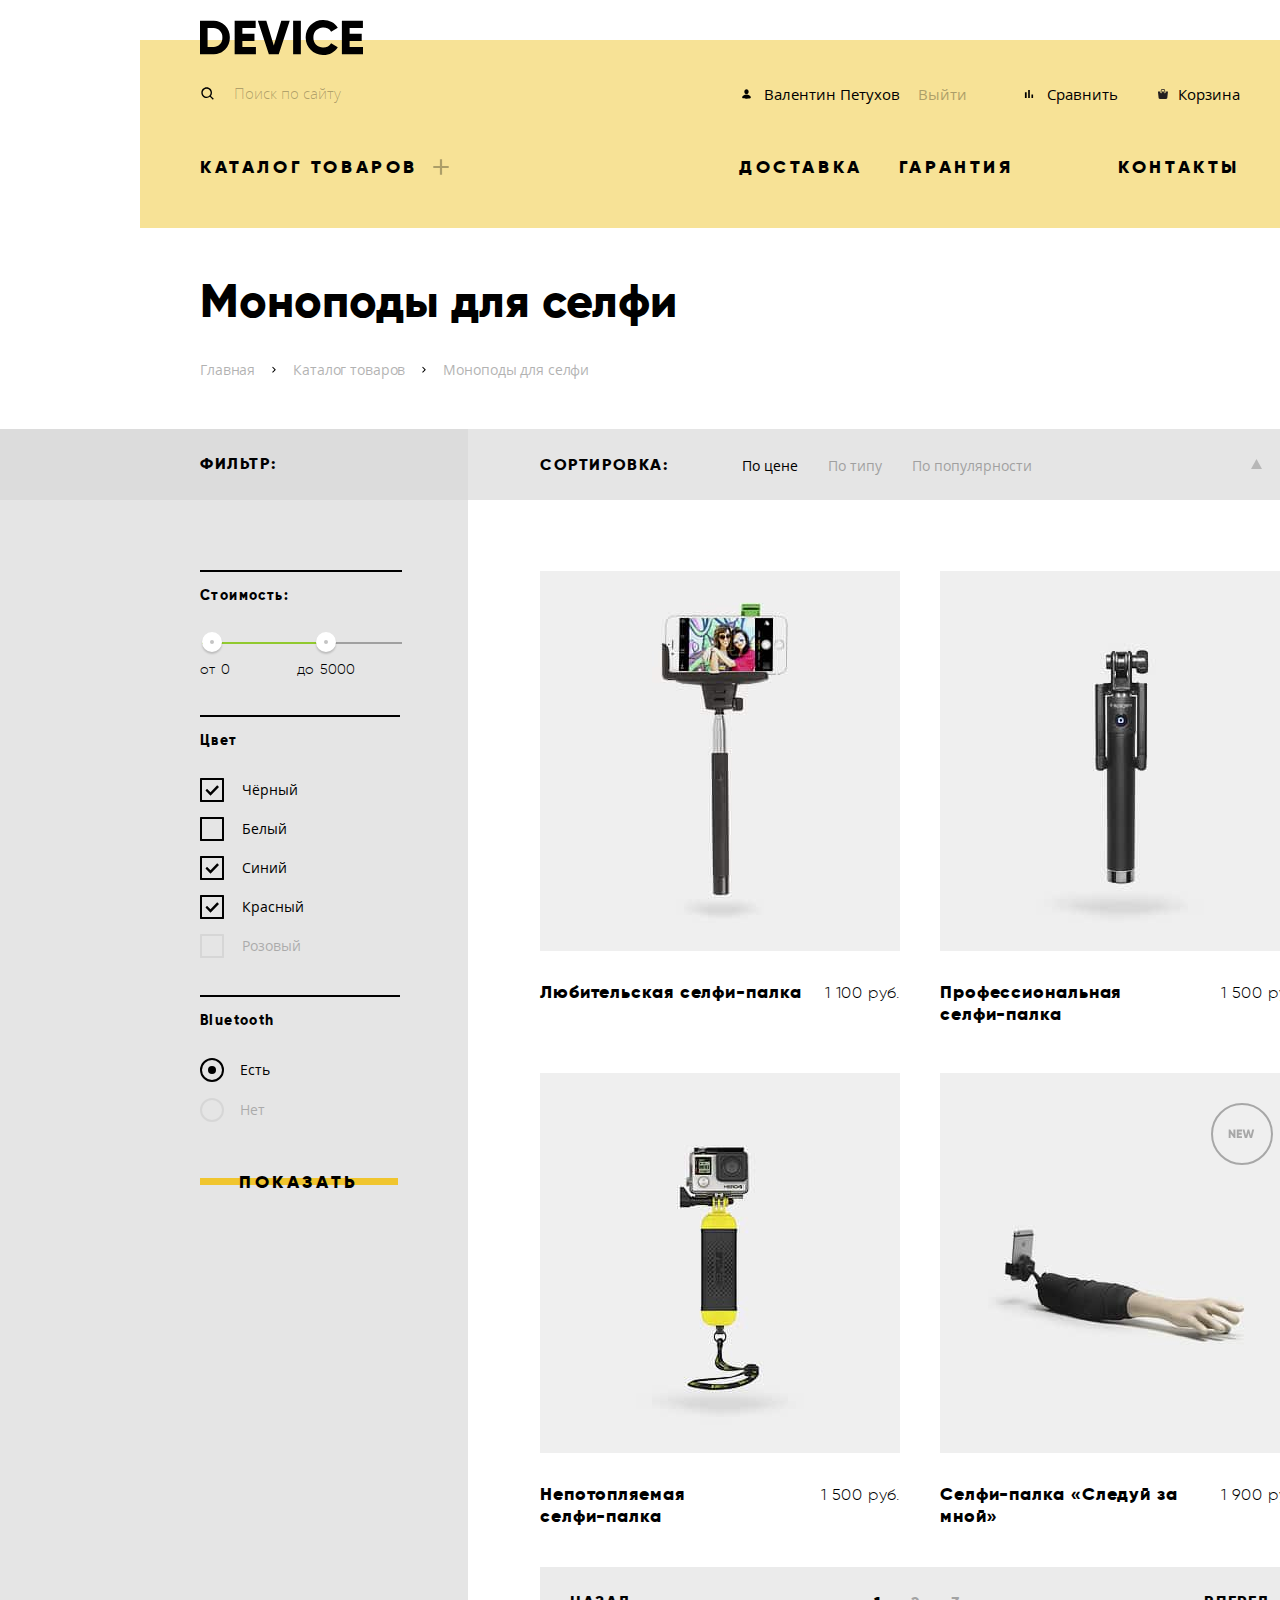
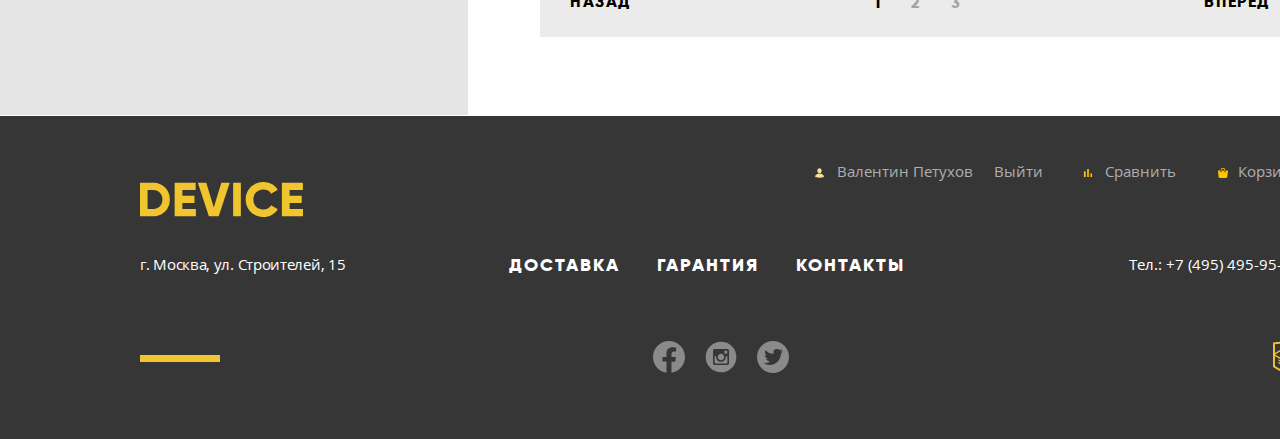
==== commit 1302a736: "Указаны размеры изображения" ====
--- a/catalog.html
+++ b/catalog.html
@@ -220,7 +220,7 @@
 			<li><a class="instagram" href="#" aria-label="Instagram"></a></li>
 			<li><a class="twitter" href="#" aria-label="Twitter"></a></li>
 		</ul>
-		<a class="social-html logo" href="https://htmlacademy.ru/intensive/htmlcss" aria-label="Логотип Htmlacademy"><img src="img/logo/logo-html.svg" alt="Логотип Htmlacademy"></a>
+		<a class="social-html logo" href="https://htmlacademy.ru/intensive/htmlcss" aria-label="Логотип Htmlacademy"><img src="img/logo/logo-html.svg" alt="Логотип Htmlacademy" width="27" height="34"></a>
 	</section>
 	</div>
 </footer>
--- a/css/style.min.css
+++ b/css/style.min.css
@@ -1 +1 @@
-:root{--basic-black:#000;--basic-dark:#363636;--basic-grey:#464646;--basic-half-grey:#7e7e7e;--grey:#f2f2f2;--grey-pagination:#ebebeb;--basic-grey-light:#e5e5e5;--grey-bg:#dcdcdc;--grey-hover:#eaeaea;--grey-pagination-link:#d9d9d9;--grey-controls:#c4c4c4;--basic-white:#fff;--special-yellow-dark:#f0c52e;--special-yellow:#f7e296;--yellow-border:#f7e296;--special-green:#91c92f;--rose-light:#f6dada;--gradient-trasparent-white-30:rgba(255,255,255,0.3);--gradient-transparent-white-60:rgba(255,255,255,0.6);--trasparent-black-30:rgba(0,0,0,0.3);--transparent-black-60:rgba(0,0,0,0.6);--shadow-controls:0 2px 2px rgba(0,0,0,0.18)}@font-face{font-family:"Gilroy";src:local("Gilroy"),url("../fonts/gilroyextrabold.woff2") format("woff2"),url("../fonts/gilroyextrabold.woff") format("woff");font-weight:800;font-style:normal}@font-face{font-family:"Gilroy";src:local("Gilroy"),url("../fonts/gilroylight.woff2") format("woff2"),url("../fonts/gilroylight.woff") format("woff");font-weight:500;font-style:normal}@font-face{font-family:"Open Sans";src:local("Open Sans"),url("../fonts/opensans.woff2") format("woff2"),url("../fonts/opensans.woff") format("woff");font-weight:300;font-style:normal}@font-face{font-family:"Open Sans";src:local("Open Sans"),url("../fonts/opensanslight.woff2") format("woff2"),url("../fonts/opensanslight.woff") format("woff");font-weight:500;font-style:normal}.page-body{min-width:1440px;margin:0;padding:0;font-family:"Gilroy","Arial",sans-serif;font-size:18px;line-height:22px;font-weight:800;color:var(--basic-black);min-height:100%;display:-ms-grid;display:grid;-ms-grid-rows:min-content 1fr min-content;grid-template-rows:min-content 1fr min-content}a{text-decoration:none}a:hover,a:focus,.logo:hover,.logo:focus{opacity:.6;-ms-filter:"alpha(opacity=60)"}a:active,.logo:active{opacity:.3;-ms-filter:"alpha(opacity=30)"}img{max-width:100%;height:auto}.visually-hidden{position:absolute;width:1px;height:1px;margin:-1px;border:0;padding:0;white-space:nowrap;-webkit-clip-path:inset(100%);clip-path:inset(100%);clip:rect(0 0 0 0);overflow:hidden}.container{width:1160px;margin:0 auto}.btn{display:-webkit-box;display:-ms-flexbox;display:flex;-webkit-box-align:center;-ms-flex-align:center;align-items:center;-webkit-box-pack:center;-ms-flex-pack:center;justify-content:center;text-transform:uppercase;color:var(--basick-black);letter-spacing:.2em;position:relative}.btn:after{display:block;position:absolute;content:"";width:100%;height:7px;background:var(--special-yellow-dark);-ms-flex-item-align:center;align-self:center;z-index:-1}.btn:hover,.btn:focus{background:var(--special-yellow-dark);opacity:1;-ms-filter:"alpha(opacity=100)"}.btn:active{background:var(--special-yellow-dark);color:var(--trasparent-black-30)}.page{height:100%}.main-header{display:-ms-grid;display:grid;-ms-grid-rows:min-content;grid-template-rows:min-content;margin-top:40px;padding:29px 60px 164px;position:relative;background:var(--special-yellow);box-sizing:border-box}.main-navigation{display:-ms-grid;display:grid;-ms-grid-rows:min-content min-content;grid-template-rows:min-content min-content;grid-row-gap:36px}.main-header-logo{position:absolute;top:-20px;left:60px}.client-navigation{display:-webkit-box;display:-ms-flexbox;display:flex;-ms-flex-wrap:wrap;flex-wrap:wrap;-webkit-box-align:center;-ms-flex-align:center;align-items:center;font-family:"Open Sans","Arial",sans-serif;font-size:15px;line-height:20.43px;font-weight:300;padding:0;margin:0}.search-item{margin-right:124px}.search-form{display:-webkit-box;display:-ms-flexbox;display:flex;-webkit-box-align:center;-ms-flex-align:center;align-items:center;width:440px;box-sizing:border-box;border-bottom:2px solid transparent;position:relative}.search-form label{display:block;background:url("../img/icons/icon-search.svg") no-repeat center;width:17px;height:17px;margin-right:19px}.search-input{background:transparent;border:0;outline:0;width:357px;padding:13px 0 13px 0;-webkit-box-flex:1;-ms-flex-positive:1;flex-grow:1}.search-input::-webkit-input-placeholder{color:var(--trasparent-black-30)}.search-input::-moz-placeholder{color:var(--trasparent-black-30)}.search-input:-ms-input-placeholder{color:var(--trasparent-black-30)}.search-input::placeholder{color:var(--trasparent-black-30)}.search-input:hover::-webkit-input-placeholder{color:var(--transparent-black-60)}.search-input:hover::-moz-placeholder{color:var(--transparent-black-60)}.search-input:hover:-ms-input-placeholder{color:var(--transparent-black-60)}.search-input:hover::placeholder{color:var(--transparent-black-60)}.search-button:hover,.search-button:focus{color:var(--basic-white);background:var(--basic-black)}.search-button:active{visibility:visible;color:var(--gradient-trasparent-white-30)}.search-button{visibility:hidden;background:transparent;border:2px solid var(--basic-black);outline:0;padding:12px 14px;text-transform:uppercase;font-family:"Open Sans","Arial",sans-serif;font-size:15px;line-height:20.5px;font-weight:300;position:relative}.search-button:before{position:absolute;bottom:-2px;left:-357px;content:"";width:357px;height:2px;background:var(--basic-black)}.search-input:focus+.search-button{visibility:visible}.client-account{width:220px;margin-right:63px;position:relative}.client-account:before{position:absolute;content:"";width:17px;height:17px;background:url("../img/icons/icon_user.svg")no-repeat center;left:-26px;top:1px}.client-compare{position:relative;margin-right:60px}.client-compare:before{position:absolute;content:"";width:17px;height:17px;background:url("../img/icons/icon_chart.svg")no-repeat center;left:-27px;top:1px}.client-basket{position:relative}.client-basket:before{position:absolute;content:"";width:17px;height:17px;background:url("../img/icons/icon_cart.svg")no-repeat center;left:-24px;top:1px}.client-account:hover,.client-compare:hover,.client-basket:hover{opacity:.6;-ms-filter:"alpha(opacity=60)"}.client-account:active,.client-compare:active,.client-basket:active{opacity:.3;-ms-filter:"alpha(opacity=30)"}.service-navigation{display:-webkit-box;display:-ms-flexbox;display:flex;-ms-flex-wrap:wrap;flex-wrap:wrap;-webkit-box-pack:start;-ms-flex-pack:start;justify-content:flex-start;padding:0;margin:0;text-transform:uppercase;letter-spacing:.2em}.service-contacts{margin-left:auto}.service-delivery{margin-right:36px}.catalog-header{position:relative;margin-right:321px}.catalog-header:after{position:absolute;content:"";width:22px;height:22px;background:url("../img/icons/icon_plus.svg");right:-34px}.catalog-header:hover .dropdown-header,.catalog-header:focus .dropdown-header,.catalog-header:focus-within .dropdown-header{display:block}.dropdown-header{display:none;position:absolute;top:22px;left:-60px;width:1160px;height:165px;padding-left:60px;box-sizing:border-box;background:var(--special-yellow);z-index:10}.dropdown-list{display:-ms-grid;display:grid;-ms-grid-rows:(auto)[3];grid-template-rows:repeat(3,auto);-ms-grid-columns:(auto)[3];grid-template-columns:repeat(3,auto);grid-gap:16px 61px;width:530px;font-family:"Open Sans","Arial",sans-serif;font-size:15px;line-height:20.43px;font-weight:300;text-transform:none;letter-spacing:-0.3px;margin:0;padding:0;padding-top:30px;background:var(--special-yellow)}.dropdown-list li:last-child{grid-row:3/3;grid-column:1/2}.client-navigation,.service-navigation,.dropdown-list{list-style:none}.client-navigation a,.service-navigation a,.dropdown-list a{color:inherit}.promo{position:relative}.slide-list{position:relative;list-style:none;margin:0;padding:0;padding-bottom:452px}.slide-list:after{position:absolute;content:"";width:100px;height:7px;background:var(--basic-white);top:-95px;right:460px}.slide-item{position:absolute;display:-webkit-box;display:-ms-flexbox;display:flex;width:1024px;top:-130px;left:89px}.slide-one,.slide-two,.slide-three{display:none}.left{margin:0;padding:0;width:50%;text-align:left}.current-promo{display:-webkit-box;display:-ms-flexbox;display:flex}.right{-webkit-box-flex:50%;-ms-flex:50%;flex:50%;padding:95px 9px 0 7px;margin:0;position:relative}.slide-one:before{position:absolute;content:"01";font-size:180px;color:var(--basic-white);right:0;top:83px}.slide-two:before{position:absolute;content:"02";font-size:180px;color:var(--basic-white);right:0;top:83px}.slide-three:before{position:absolute;content:"03";font-size:180px;color:var(--basic-white);right:0;top:83px}.slide-item h3{font-size:47px;line-height:57.58px;padding:0;margin:0;margin-bottom:26px}.right p{font-family:"Open Sans","Arial",sans-serif;font-weight:300;font-size:15px;line-height:20,43px;margin:0;margin-bottom:48px}.right .btn{width:220px;padding:8px 0;margin-bottom:53px}.properties-list{display:-ms-grid;display:grid;-ms-grid-rows:auto auto;grid-template-rows:auto auto;-ms-grid-columns:(auto)[3];grid-template-columns:repeat(3,auto);grid-row-gap:15px;margin:0;margin-top:auto}.properties-list dt{font-size:36px;font-weight:300;line-height:42px;letter-spacing:.1em}.properties-list dd{font-weight:300;font-size:13px;line-height:15px;letter-spacing:.1em;grid-row:2/3;margin:0}.controls{position:absolute;right:87px;top:205px;z-index:5}.control-btn{width:12px;height:12px;background:transparent;border:1px solid var(--basic-black);border-radius:50%;margin-left:14px;padding:0;position:relative}.current{width:12px;height:12px;background:url("../img/icons/current-slider-circule.svg") no-repeat center}.goods{padding-top:23px;margin-bottom:166px}.goods-items{display:-webkit-box;display:-ms-flexbox;display:flex;list-style:none;margin:0;padding:0}.goods-item{width:160px;margin-right:40px}.goods-item:last-child{margin-right:0}.goods-link{display:-webkit-box;display:-ms-flexbox;display:flex;-webkit-box-orient:vertical;-webkit-box-direction:normal;-ms-flex-direction:column;flex-direction:column}.wrapper-img{background:var(--special-yellow);display:-webkit-box;display:-ms-flexbox;display:flex;-webkit-box-pack:center;-ms-flex-pack:center;justify-content:center;-webkit-box-align:center;-ms-flex-align:center;align-items:center;width:160px;height:160px;margin-bottom:21px}.goods-link h3{-webkit-box-ordinal-group:3;-ms-flex-order:2;order:2;color:var(--basic-black);font-size:inherit;letter-spacing:.05em}.goods-link:hover,.goods-link:focus,.goods-link:active{opacity:1;-ms-filter:"alpha(opacity=100)"}.goods-link:hover .wrapper-img,.goods-link:focus .wrapper-img{background:var(--special-yellow-dark)}.goods-link:active .wrapper-img img,.goods-link:active .goods-title{opacity:.3;-ms-filter:"alpha(opacity=30)"}.service{background:var(--basic-grey-light);position:relative;padding-bottom:288px;margin-bottom:90px}.service ul{list-style:none;margin:0;padding:0}.service-slide-row{display:-webkit-box;display:-ms-flexbox;display:flex;position:absolute;top:-28px}.service-left-controls{padding-top:8px}.service-list{text-transform:uppercase;letter-spacing:.2em;position:relative;z-index:1}.service-list:after{position:absolute;top:-80px;right:0;content:"";width:7px;height:320px;background:var(--basic-black)}.service-item{text-align:center;padding:0;margin-bottom:22px;position:relative}.btn-service:hover,.btn-service:focus,.btn-service:active{opacity:1;-ms-filter:"alpha(opacity=100)"}.btn-service{display:block;color:var(--basic-black);padding:9px 142px 9px 18px;position:relative}.btn-service:before{content:"";position:absolute;width:162px;height:7px;top:17px;left:0;background:var(--special-yellow-dark);z-index:-2}.btn-service:after{display:none;content:"";position:absolute;width:162px;height:40px;top:0;left:0;background:var(--special-yellow-dark);z-index:-1}.btn-service:hover:after{display:block}.current-service{color:var(--special-yellow);background:var(--basic-black)}.btn-service:active{color:var(--special-yellow);background:var(--basic-black)}.description-item{display:none}.current-service-describe{display:block}.service-right-slide{padding:0 0 0 116px}.description-item{padding-right:240px;position:relative}.description-item:after{position:absolute;content:"";width:136px;height:164px;background:url("../img/delivery-2.svg");top:0;right:0}.description-item h3{font-size:47px;line-height:57.58px;letter-spacing:.2em;margin:0;margin-bottom:40px;padding:0}.description-item p{font-family:"Open Sans","Arial",sans-serif;font-weight:300;font-size:15px;line-height:30px;letter-spacing:.08em}.brands{margin-bottom:51px}.brands-list{display:-webkit-box;display:-ms-flexbox;display:flex;list-style:none;margin:0;padding:0}.brands-list li{margin-right:40px}.brands-list li:last-child{margin-right:0}.brands-list a{filter:url('data:image/svg+xml;charset=utf-8,<svgxmlns="http://www.w3.org/2000/svg"><filterid="filter"><feColorMatrixtype="matrix"color-interpolation-filters="sRGB"values="0.21260.71520.0722000.21260.71520.0722000.21260.71520.07220000010"/></filter></svg>#filter');-webkit-filter:grayscale(100%);filter:grayscale(100%);opacity:.3;-ms-filter:"alpha(opacity=30)"}.brands-list a:hover{filter:url('data:image/svg+xml;charset=utf-8,<svgxmlns="http://www.w3.org/2000/svg"><filterid="filter"><feColorMatrixtype="matrix"color-interpolation-filters="sRGB"values="10000010000010000010"/></filter></svg>#filter');-webkit-filter:grayscale(0%);filter:grayscale(0%);opacity:1;-ms-filter:"alpha(opacity=100)"}.info-wrapper{display:-webkit-box;display:-ms-flexbox;display:flex;padding-top:53px;margin-bottom:78px;position:relative}.info-wrapper:before{position:absolute;content:"";width:80px;height:7px;background:var(--basic-black);top:34px}.info-wrapper:after{position:absolute;content:"";width:80px;height:7px;background:var(--basic-black);top:34px;right:480px}.info-wrapper h2{font-size:47px;line-height:57.58px;letter-spacing:.2em}.info-wrapper p{font-family:"Open Sans","Arial",sans-serif;font-weight:300;font-size:15px;line-height:28px;letter-spacing:-0.02em}.about{padding:0 85px 0 0;-ms-flex-preferred-size:50%;flex-basis:50%;box-sizing:border-box}.first-text{margin:0;margin-bottom:41px}.last-text{margin-bottom:60px}.about-list{margin:0;padding:0;padding-left:32px;list-style:none;margin-bottom:68px}.about-list li{margin-bottom:15px;position:relative}.about-list li:before{position:absolute;content:"";width:4px;height:4px;border:2px solid var(--basic-grey-light);border-radius:50%;top:10px;left:-32px}.about-list a{font-size:16px;line-height:28px;color:var(--basic-black)}.about a{width:260px;padding:8px 0}.contacts-inform{-ms-flex-preferred-size:50%;flex-basis:50%;padding-left:38px}.contacts-inform p{margin-bottom:41px}.contacts-inform .btn{width:261px;padding:8px 0}.map-on img{display:block;margin:0;padding:0}.map-on{display:block;margin-bottom:77px}.footer{background:var(--basic-dark)}.footer-account{padding-top:44px;display:-ms-grid;display:grid;-ms-grid-rows:auto auto;grid-template-rows:auto auto}.footer-account a{grid-row:2/3;margin-right:auto}.account-list-footer{margin:0;justify-self:end;display:-webkit-box;display:-ms-flexbox;display:flex;list-style:none}.account-list-footer li{padding:0;margin:0;margin-right:62px;position:relative}.account-list-footer li:last-child{margin-right:0}.account-list-footer a:before{position:absolute;content:"";width:14px;height:14px;top:6px}.login-footer:before{background:url("../img/icons/icon_user-yellow.svg");left:-24px}.chart-footer:before{background:url("../img/icons/icon_chart-yellow.svg");left:-24px}.basket-footer:before{background:url("../img/icons/icon_cart-yellow.svg") no-repeat center;left:-22px}.account-list-footer a{color:var(--gradient-transparent-white-60);font-family:Open Sans,"Arial",sans-serif;font-weight:300;font-size:15px;line-height:20px}.footer-info{padding-top:32px;display:-webkit-box;display:-ms-flexbox;display:flex}.footer-info p,.footer-info a{font-family:Open Sans,"Arial",sans-serif;color:var(--basic-white);font-weight:300;font-size:15px;line-height:20px;margin:0;padding:0}.footer-info p{letter-spacing:-0.02em;margin-right:164px}.footer-info a{margin-left:auto}.info-list{display:-webkit-box;display:-ms-flexbox;display:flex;list-style:none;margin:0;padding:0}.info-list li{margin-right:37px}.info-list li:last-child{margin-left:0}.info-list a{color:var(--basic-white);font-weight:800;font-size:18px;line-height:22px;letter-spacing:.11em;text-transform:uppercase}.footer-social{display:-webkit-box;display:-ms-flexbox;display:flex;-webkit-box-pack:justify;-ms-flex-pack:justify;justify-content:space-between;-webkit-box-align:start;-ms-flex-align:start;align-items:flex-start;padding:65px 0 59px 0}.footer-social:before{margin-top:14px;content:"";width:80px;height:7px;background:var(--special-yellow-dark)}.social-list{display:-webkit-box;display:-ms-flexbox;display:flex;-webkit-box-pack:justify;-ms-flex-pack:justify;justify-content:space-between;margin:0;padding:0;list-style:none;margin-left:-31px}.social-list a{display:inline-block;vertical-align:middle;width:32px;height:32px;opacity:.7;-ms-filter:"alpha(opacity=70)"}.social-list a:hover,.social-list a:focus{opacity:1;-ms-filter:"alpha(opacity=100)"}.social-list a:active{opacity:.1;-ms-filter:"alpha(opacity=10)"}.social-list li{margin-right:20px}.facebook{background:url("../img/icons/icon_facebook.svg")}.instagram{background:url("../img/icons/icon_instagram.svg")}.twitter{background:url("../img/icons/icon_twitter.svg")}.modal{position:fixed;top:0;right:0;bottom:0;left:0;margin:auto;z-index:10;display:none}.feedback{top:150px;bottom:auto;width:960px;padding:92px 100px 69px;box-sizing:border-box;background:var(--basic-white);box-shadow:0 10px 16px rgba(0,0,0,0.15)}.feedback-show{display:block;-webkit-animation:bounce .6s;animation:bounce .6s}.feedback-close{display:none}.btn-feedback-close{position:absolute;width:55px;height:55px;top:20px;right:20px;outline:0;border:0;background:var(--basic-white) url("../img/icons/icon-close.svg")no-repeat;opacity:.5;-ms-filter:"alpha(opacity=50)"}.btn-feedback-close:hover{opacity:1;-ms-filter:"alpha(opacity=100)"}.btn-feedback-close:active{-webkit-animation:rotate .5s ease both;animation:rotate .5s ease both;opacity:.7;-ms-filter:"alpha(opacity=70)"}.feedback-form{width:760px;box-sizing:border-box;posititon:relative}.feedback-list{display:-webkit-box;display:-ms-flexbox;display:flex;-ms-flex-wrap:wrap;flex-wrap:wrap;-webkit-box-pack:justify;-ms-flex-pack:justify;justify-content:space-between;margin:0;margin-bottom:41px;padding:0}.feedback-item{display:-webkit-box;display:-ms-flexbox;display:flex;-webkit-box-orient:vertical;-webkit-box-direction:normal;-ms-flex-direction:column;flex-direction:column}.feedback-item label{margin-bottom:10px}.feedback-input{background:var(--grey);outline:0;border:0;padding:15px 0 15px 20px;font-family:"Open Sans","Arial",sans-serif;font-size:14px;line-height:19px;box-sizing:border-box}.feedback-input:hover{background:var(--grey-hover)}.feedback-input:focus{background:var(--basic-white);border:2px solid var(--yellow-border)}.error{background:var(--rose-light)}.error-modal{-webkit-animation:shake .6s;animation:shake .6s}.feedback-name{width:360px}.feedback-email{width:360px}.feedback-text{-webkit-box-flex:100%;-ms-flex:100%;flex:100%;padding-top:32px}.feedback-textarea{padding-top:16px;padding-left:20px;background:var(--grey);font-family:"Open Sans","Arial",sans-serif;outline:0;font-size:14px;line-height:19px;border:0}.feedback-textarea:hover{background:var(--grey-hover)}.feedback-textarea:focus{background:var(--basic-white);border:2px solid var(--yellow-border)}.btn{width:200px;padding:11px 0}.feedback .btn:after{background:var(--special-yellow)}.feedback .btn:hover,.feedback .btn:focus{background:var(--special-yellow)}.modal-map{width:960px;height:572.7px;filter:url('data:image/svg+xml;charset=utf-8,<svgxmlns="http://www.w3.org/2000/svg"><filterid="filter"><feGaussianBlurin="SourceAlpha"stdDeviation="16"/><feOffsetdx="1"dy="11"result="offsetblur"/><feFloodflood-color="rgba(0,0,0,0.15)"/><feCompositein2="offsetblur"operator="in"/><feMerge><feMergeNode/><feMergeNodein="SourceGraphic"/></feMerge></filter></svg>#filter');-webkit-filter:drop-shadow(0px 10px 16px rgba(0,0,0,0.15));filter:drop-shadow(0px 10px 16px rgba(0,0,0,0.15));z-index:9}.modal-map iframe{border:0}.btn-map-close{position:absolute;width:55px;height:55px;top:20px;right:20px;outline:0;border:0;border-radius:50%;background:var(--basic-white) url("../img/icons/icon-close.svg")no-repeat;opacity:.5;-ms-filter:"alpha(opacity=50)"}.btn-map-close:hover{opacity:1;-ms-filter:"alpha(opacity=100)"}.btn-map-close:active{-webkit-animation:rotate .5s ease both;animation:rotate .5s ease both;opacity:.7;-ms-filter:"alpha(opacity=70)"}.map-show{display:block;-webkit-animation:left-center 1s;animation:left-center 1s}.catalog-page .main-header{padding-bottom:50px;margin-bottom:44px}.catalog-account:hover,.catalog-account:focus,.catalog-account:active{opacity:1;-ms-filter:"alpha(opacity=100)"}.catalog-account a:hover,.catalog-account a:focus,.catalog-account a:active{opacity:1;-ms-filter:"alpha(opacity=100)"}.client-profile a{color:inherit;margin-right:0}.client-profile a:hover,.client-profile a:focus{opacity:.6;-ms-filter:"alpha(opacity=60)"}.client-profile a:active{opacity:.3;-ms-filter:"alpha(opacity=30)"}.account-list-header{display:-webkit-box;display:-ms-flexbox;display:flex;list-style:none;margin:0;padding:0}.account-list-header li{margin:0;margin-right:18px}.account-list-header li:last-child{margin-right:0}.client-logout a{color:inherit;opacity:.3;-ms-filter:"alpha(opacity=30)"}.client-logout a:active{color:inherit;opacity:.7;-ms-filter:"alpha(opacity=70)"}.page-catalog{display:-ms-grid;display:grid;-ms-grid-rows:auto auto 1fr;grid-template-rows:auto auto 1fr}.page-catalog .container{display:-webkit-box;display:-ms-flexbox;display:flex;-webkit-box-orient:vertical;-webkit-box-direction:normal;-ms-flex-direction:column;flex-direction:column}h1{font-size:47px;line-height:58px;margin:0;margin-bottom:30px;padding-left:60px;grid-row:1/2}.breadcrumbs-list{display:-webkit-box;display:-ms-flexbox;display:flex;-webkit-box-align:center;-ms-flex-align:center;align-items:center;-ms-flex-wrap:wrap;flex-wrap:wrap;list-style:none;margin:0;margin-bottom:50px;padding:0;padding-left:60px;grid-row:2/3}.breadcrumbs-list a{display:block;margin-right:38px;font-family:"Open Sans","Arial",sans-serif;font-weight:300;font-size:14px;line-height:19px;letter-spacing:-0.12px;opacity:.3;color:inherit;-ms-filter:"alpha(opacity=30)"}.breadcrumbs-list li{position:relative}.breadcrumbs-list li:after{position:absolute;content:"";width:12px;height:12px;background:url("../img/icons/icon_arrow_nav.svg");top:3px;right:13px;opacity:1;-ms-filter:"alpha(opacity=100)"}.breadcrumbs-current:after{display:none}.catalog-columns .container{display:-webkit-box;display:-ms-flexbox;display:flex;-webkit-box-orient:horizontal;-webkit-box-direction:normal;-ms-flex-direction:row;flex-direction:row}.catalog-columns{margin-bottom:1px}.filter{width:328px;background:var(--basic-grey-light);position:relative}.filter:before{position:absolute;content:"";top:0;right:0;width:100vw;height:100%;background:var(--basic-grey-light);z-index:-1}.filter-titel h2{font-size:16px;line-height:20px;letter-spacing:.1em;text-transform:uppercase;margin:0}.filter-titel{padding:25px 0 26px 60px;margin-bottom:70px;background:var(--grey-bg);position:relative}.filter-titel:before{position:absolute;content:"";top:0;right:0;width:100vw;height:100%;background:var(--grey-bg);z-index:-1}.filter-form{padding:0 68px 0 60px}.filter-form fieldset{border:0;border-top:2px solid var(--basic-black);padding:61px 0 36px 0;margin:0;position:relative}.filter-form legend{font-size:14px;line-height:17px;letter-spacing:.1em;position:absolute;top:15px;left:0}.range-filter{width:202px;margin-top:9px}.range-controls{height:15px;padding-left:2px;position:relative}.range-controls .scale{height:2px;background:var(--trasparent-black-30)}.range-controls .bar{width:65%;height:2px;background:var(--special-green)}.range-controls .toggle{position:absolute;top:-10px;width:4px;height:4px;padding:0;border:8px solid var(--basic-white);background:var(--grey-controls);border-radius:50%;box-shadow:var(--shadow-controls);cursor:pointer}.range-controls .toggle-min{left:2px}.range-controls .toggle-max{left:116px}.price-controls label{font-weight:300;font-size:14px;line-height:16px}.price-controls input{font-weight:300;font-size:14px;line-height:16px;background:transparent;border:0;outline:0;width:50px}.min-price{margin-right:20px}.color-filter-list{list-style:none;margin:0;margin-bottom:4px;padding-top:2px}.color-filter-list li{margin-bottom:20px}.color-filter-list li:last-child{margin-bottom:0}.color-filter-list label{font-family:"Open Sans","Arial",sans-serif;font-weight:300;font-size:14px;line-height:19px;padding-left:2px;position:relative;display:block;cursor:pointer;-webkit-user-select:none;-moz-user-select:none;-ms-user-select:none;user-select:none}.filter-input-checkbox+label:before{content:"";position:absolute;left:-40px;top:-2px;width:20px;height:20px;border:2px solid var(--basic-black);border-radius:2%}.filter-input-checkbox:checked+label:after{content:"";position:absolute;left:-35px;top:5px;width:20px;height:20px;background:url("../img/icons/checkbox-on.svg")no-repeat;border-radius:2%}.filter-input-checkbox:hover+label:before,.filter-input-checkbox:checked:hover+label:after{opacity:.6;-ms-filter:"alpha(opacity=60)"}.filter-input-checkbox:active+label:before,.filter-input-checkbox:checked:active+label:after{opacity:1;-ms-filter:"alpha(opacity=100)"}.filter-input-checkbox:disabled+label:before,.filter-input-checkbox:disabled+label:after{opacity:.25;-ms-filter:"alpha(opacity=25)"}.filter-input-checkbox:disabled+label{opacity:.25;-ms-filter:"alpha(opacity=25)"}.bluetooth-list{list-style:none;margin:0;margin-bottom:5px;padding-top:2px}.bluetooth-list label{font-family:"Open Sans","Arial",sans-serif;font-weight:300;font-size:14px;line-height:19px;position:relative;display:block;cursor:pointer;-webkit-user-select:none;-moz-user-select:none;-ms-user-select:none;user-select:none}.bluetooth-list li{margin-bottom:21px}.bluetooth-list li:last-child{margin-bottom:0}.filter-input-radio+label:before{content:"";position:absolute;left:-40px;top:-2px;width:20px;height:20px;border:2px solid var(--basic-black);border-radius:50%}.filter-input-radio:checked+label:after{content:"";position:absolute;left:-32px;top:6px;width:8px;height:8px;background:var(--basic-black);border-radius:50%}.filter-input-radio:hover+label:before,.filter-input-radio:checked:hover+label:after{opacity:.6;-ms-filter:"alpha(opacity=60)"}.filter-input-radio:active+label:before,.filter-input-radio:checked:active+label:after{opacity:1;-ms-filter:"alpha(opacity=100)"}.filter-input-radio:disabled+label:before,.filter-input-radio:disabled+label:after{opacity:.25;-ms-filter:"alpha(opacity=25)"}.filter-input-radio:disabled+label{opacity:.25;-ms-filter:"alpha(opacity=25)"}.btn{width:198px;border:0;outline:0;background:transparent;font-weight:inherit;font-size:18px;line-height:22px;letter-spacing:.2em;text-transform:uppercase;z-index:3}.sort-header{display:-webkit-box;display:-ms-flexbox;display:flex;-webkit-box-align:center;-ms-flex-align:center;align-items:center;width:859px;padding:24px 24px 23px 72px;background:var(--basic-grey-light);position:relative;box-sizing:border-box}.sort-header:before{position:absolute;content:"";top:0;left:0;width:100vw;height:100%;background:var(--basic-grey-light);z-index:-1}.sort-header h2{font-size:16px;line-height:20px;letter-spacing:.1em;text-transform:uppercase;margin:0;margin-right:33px}.sorting-list{display:-webkit-box;display:-ms-flexbox;display:flex;list-style:none;margin:0}.sorting-list li{margin-right:30px}.sorting-list li:last-child{margin-right:0}.sort-link{font-family:"Open Sans","Arial",sans-serif;font-weight:300;font-size:14px;line-height:19px;color:var(--basic-black);opacity:.3;-ms-filter:"alpha(opacity=30)"}.sort-current{opacity:1;-ms-filter:"alpha(opacity=100)"}.sort-arrow{margin-left:auto;display:-webkit-box;display:-ms-flexbox;display:flex;padding-top:6px;-webkit-box-pack:justify;-ms-flex-pack:justify;justify-content:space-between;width:52px;-webkit-box-align:center;-ms-flex-align:center;align-items:center}.sort-arrow a{display:block;width:18px;height:18px}.arrow-up{background:url(../img/icons/up-arrow.svg)no-repeat}.arrow-down{background:url(../img/icons/down-arrow.svg)no-repeat}.sort-goods-content{padding:0;margin:0;padding:71px 27px 0 72px}.sort-goods-list{display:-webkit-box;display:-ms-flexbox;display:flex;-ms-flex-wrap:wrap;flex-wrap:wrap;-webkit-box-pack:justify;-ms-flex-pack:justify;justify-content:space-between;margin:0;padding:0;list-style:none}.sort-goods-item{display:-webkit-box;display:-ms-flexbox;display:flex;-webkit-box-orient:vertical;-webkit-box-direction:normal;-ms-flex-direction:column;flex-direction:column;margin:0;margin-bottom:48px;padding:0;position:relative}.sort-goods-item:hover img,.sort-goods-item:focus-within img{opacity:.7;-ms-filter:"alpha(opacity=70)"}.sort-goods-item:hover .hover-block,.sort-goods-item:focus .hover-block{display:-webkit-box;display:-ms-flexbox;display:flex}.sort-goods-item:focus-within .hover-block{display:-webkit-box;display:-ms-flexbox;display:flex}.hover-block{display:none;-webkit-box-orient:vertical;-webkit-box-direction:normal;-ms-flex-direction:column;flex-direction:column;-webkit-box-align:center;-ms-flex-align:center;-ms-grid-row-align:center;align-items:center;position:absolute;top:167px;left:79px;width:200px}.hover-block .btn{margin-bottom:12px}.goods-chart-add{font-family:"Open Sans","Arial",sans-serif;font-style:normal;font-weight:300;font-size:13px;line-height:18px;color:inherit;letter-spacing:.1em}.sort-goods-item img{width:360px;height:380px;margin-bottom:30px}.sort-goods-titel{-webkit-box-ordinal-group:3;-ms-flex-order:2;order:2;margin:0;padding:0;display:-webkit-box;display:-ms-flexbox;display:flex;-ms-flex-wrap:wrap;flex-wrap:wrap;-webkit-box-pack:justify;-ms-flex-pack:justify;justify-content:space-between;-webkit-box-align:baseline;-ms-flex-align:baseline;align-items:baseline}.sort-goods-titel a{font-size:18px;line-height:22px;letter-spacing:.05em;color:inherit}.sort-goods-titel span{font-weight:300;font-size:16px;line-height:18px;letter-spacing:.05em}.new:after{content:"";position:absolute;right:27px;top:30px;background:url("../img/icons/icon-new.svg");width:62px;height:62px;z-index:3}.pagination{display:-webkit-box;display:-ms-flexbox;display:flex;-webkit-box-align:center;-ms-flex-align:center;align-items:center;list-style:none;margin:0;margin-bottom:78px;padding:0;margin-top:-8px;-webkit-box-pack:justify;-ms-flex-pack:justify;justify-content:space-between;background:var(--grey-pagination)}.pagination-link{display:block;padding:25px 30px;font-size:16px;line-height:20px;letter-spacing:.1em;text-transform:uppercase}.pagination-link:hover,.pagination-link:focus{background:var(--grey-pagination-link);opacity:1;-ms-filter:"alpha(opacity=100)"}.pagination-link:active{background:var(--grey-pagination-link);color:var(--trasparent-black-30)}.pagination a{color:inherit}.pagination-list-numbers{display:-webkit-box;display:-ms-flexbox;display:flex;list-style:none;margin:0;padding:0}.pagination-list-numbers li{margin-right:29px}.pagination-list-numbers li:last-child{margin-right:0}.number-link{font-size:16px;line-height:20px;letter-spacing:.1em;text-transform:uppercase;opacity:.3;-ms-filter:"alpha(opacity=30)"}.number-link:hover{opacity:.6;-ms-filter:"alpha(opacity=60)"}.number-link:focus,.number-link:active{opacity:1;-ms-filter:"alpha(opacity=100)"}.number-active{opacity:1;-ms-filter:"alpha(opacity=100)"}.profile-list{display:-webkit-box;display:-ms-flexbox;display:flex;list-style:none;margin:0;padding:0}.profile-list li{padding:0;margin-right:21px}.profile-list li:last-child{margin-right:0}.profile-footer:before{background:url("../img/icons/icon_user-special-yellow.svg");left:-24px}.login-footer:before{background:url("../img/icons/icon_user-yellow.svg");left:-24px}@-webkit-keyframes bounce{0%{-webkit-transform:translateY(-2000px);transform:translateY(-2000px)}70%{-webkit-transform:translateY(30px);transform:translateY(30px)}90%{-webkit-transform:translateY(-10px);transform:translateY(-10px)}100%{-webkit-transform:translateY(0);transform:translateY(0)}}@keyframes bounce{0%{-webkit-transform:translateY(-2000px);transform:translateY(-2000px)}70%{-webkit-transform:translateY(30px);transform:translateY(30px)}90%{-webkit-transform:translateY(-10px);transform:translateY(-10px)}100%{-webkit-transform:translateY(0);transform:translateY(0)}}@-webkit-keyframes shake{0%,100%{-webkit-transform:translateX(0);transform:translateX(0)}10%,30%,50%,70%,90%{-webkit-transform:translateX(-10px);transform:translateX(-10px)}20%,40%,60%,80%{-webkit-transform:translateX(10px);transform:translateX(10px)}}@keyframes shake{0%,100%{-webkit-transform:translateX(0);transform:translateX(0)}10%,30%,50%,70%,90%{-webkit-transform:translateX(-10px);transform:translateX(-10px)}20%,40%,60%,80%{-webkit-transform:translateX(10px);transform:translateX(10px)}}@-webkit-keyframes rotate{from{-webkit-transform:rotate(0deg);transform:rotate(0deg)}to{-webkit-transform:rotate(180deg);transform:rotate(180deg)}}@keyframes rotate{from{-webkit-transform:rotate(0deg);transform:rotate(0deg)}to{-webkit-transform:rotate(180deg);transform:rotate(180deg)}}@-webkit-keyframes left-center{0%{opacity:0;-ms-filter:"alpha(opacity=0)";-webkit-transform:translateX(-1000px);transform:translateX(-1000px)}100%{opacity:1;-ms-filter:"alpha(opacity=100)"}}@keyframes left-center{0%{opacity:0;-ms-filter:"alpha(opacity=0)";-webkit-transform:translateX(-1000px);transform:translateX(-1000px)}100%{opacity:1;-ms-filter:"alpha(opacity=100)"}}+:root{--basic-black:#000;--basic-dark:#363636;--basic-grey:#464646;--basic-half-grey:#7e7e7e;--grey:#f2f2f2;--grey-pagination:#ebebeb;--basic-grey-light:#e5e5e5;--grey-bg:#dcdcdc;--grey-hover:#eaeaea;--grey-pagination-link:#d9d9d9;--grey-controls:#c4c4c4;--basic-white:#fff;--special-yellow-dark:#f0c52e;--special-yellow:#f7e296;--yellow-border:#f7e296;--special-green:#91c92f;--rose-light:#f6dada;--gradient-trasparent-white-30:rgba(255,255,255,0.3);--gradient-transparent-white-60:rgba(255,255,255,0.6);--trasparent-black-30:rgba(0,0,0,0.3);--transparent-black-60:rgba(0,0,0,0.6);--shadow-controls:0 2px 2px rgba(0,0,0,0.18)}@font-face{font-family:"Gilroy";src:local("Gilroy"),url("../fonts/gilroyextrabold.woff2") format("woff2"),url("../fonts/gilroyextrabold.woff") format("woff");font-weight:800;font-style:normal}@font-face{font-family:"Gilroy";src:local("Gilroy"),url("../fonts/gilroylight.woff2") format("woff2"),url("../fonts/gilroylight.woff") format("woff");font-weight:500;font-style:normal}@font-face{font-family:"Open Sans";src:local("Open Sans"),url("../fonts/opensans.woff2") format("woff2"),url("../fonts/opensans.woff") format("woff");font-weight:300;font-style:normal}@font-face{font-family:"Open Sans";src:local("Open Sans"),url("../fonts/opensanslight.woff2") format("woff2"),url("../fonts/opensanslight.woff") format("woff");font-weight:500;font-style:normal}.page-body{min-width:1440px;margin:0;padding:0;font-family:"Gilroy","Arial",sans-serif;font-size:18px;line-height:22px;font-weight:800;color:var(--basic-black);min-height:100%;display:-ms-grid;display:grid;-ms-grid-rows:min-content 1fr min-content;grid-template-rows:min-content 1fr min-content}a{text-decoration:none}a:hover,a:focus,.logo:hover,.logo:focus{opacity:.6;-ms-filter:"alpha(opacity=60)"}a:active,.logo:active{opacity:.3;-ms-filter:"alpha(opacity=30)"}img{max-width:100%;height:auto}.visually-hidden{position:absolute;width:1px;height:1px;margin:-1px;border:0;padding:0;white-space:nowrap;-webkit-clip-path:inset(100%);clip-path:inset(100%);clip:rect(0 0 0 0);overflow:hidden}.container{width:1160px;margin:0 auto}.btn{display:-webkit-box;display:-ms-flexbox;display:flex;-webkit-box-align:center;-ms-flex-align:center;align-items:center;-webkit-box-pack:center;-ms-flex-pack:center;justify-content:center;text-transform:uppercase;color:var(--basick-black);letter-spacing:.2em;position:relative}.btn:after{display:block;position:absolute;content:"";width:100%;height:7px;background:var(--special-yellow-dark);-ms-flex-item-align:center;align-self:center;z-index:-1}.btn:hover,.btn:focus{background:var(--special-yellow-dark);opacity:1;-ms-filter:"alpha(opacity=100)"}.btn:active{background:var(--special-yellow-dark);color:var(--trasparent-black-30)}.page{height:100%}.main-header{display:-ms-grid;display:grid;-ms-grid-rows:min-content;grid-template-rows:min-content;margin-top:40px;padding:29px 60px 164px;position:relative;background:var(--special-yellow);box-sizing:border-box}.main-navigation{display:-ms-grid;display:grid;-ms-grid-rows:min-content min-content;grid-template-rows:min-content min-content;grid-row-gap:36px}.main-header-logo{position:absolute;top:-20px;left:60px}.client-navigation{display:-webkit-box;display:-ms-flexbox;display:flex;-ms-flex-wrap:wrap;flex-wrap:wrap;-webkit-box-align:center;-ms-flex-align:center;align-items:center;font-family:"Open Sans","Arial",sans-serif;font-size:15px;line-height:20.43px;font-weight:300;padding:0;margin:0}.search-item{margin-right:124px}.search-form{display:-webkit-box;display:-ms-flexbox;display:flex;-webkit-box-align:center;-ms-flex-align:center;align-items:center;width:440px;box-sizing:border-box;border-bottom:2px solid transparent;position:relative}.search-form label{display:block;background:url("../img/icons/icon-search.svg") no-repeat center;width:17px;height:17px;margin-right:19px}.search-input{background:transparent;border:0;outline:0;width:357px;padding:13px 0 13px 0;-webkit-box-flex:1;-ms-flex-positive:1;flex-grow:1}.search-input::-webkit-input-placeholder{color:var(--trasparent-black-30)}.search-input::-moz-placeholder{color:var(--trasparent-black-30)}.search-input:-ms-input-placeholder{color:var(--trasparent-black-30)}.search-input::placeholder{color:var(--trasparent-black-30)}.search-input:hover::-webkit-input-placeholder{color:var(--transparent-black-60)}.search-input:hover::-moz-placeholder{color:var(--transparent-black-60)}.search-input:hover:-ms-input-placeholder{color:var(--transparent-black-60)}.search-input:hover::placeholder{color:var(--transparent-black-60)}.search-button:hover,.search-button:focus{color:var(--basic-white);background:var(--basic-black)}.search-button:active{visibility:visible;color:var(--gradient-trasparent-white-30)}.search-button{visibility:hidden;background:transparent;border:2px solid var(--basic-black);outline:0;padding:12px 14px;text-transform:uppercase;font-family:"Open Sans","Arial",sans-serif;font-size:15px;line-height:20.5px;font-weight:300;position:relative}.search-button:before{position:absolute;bottom:-2px;left:-357px;content:"";width:357px;height:2px;background:var(--basic-black)}.search-input:focus+.search-button{visibility:visible}.client-account{width:220px;margin-right:63px;position:relative}.client-account:before{position:absolute;content:"";width:17px;height:17px;background:url("../img/icons/icon_user.svg")no-repeat center;left:-26px;top:1px}.client-compare{position:relative;margin-right:60px}.client-compare:before{position:absolute;content:"";width:17px;height:17px;background:url("../img/icons/icon_chart.svg")no-repeat center;left:-27px;top:1px}.client-basket{position:relative}.client-basket:before{position:absolute;content:"";width:17px;height:17px;background:url("../img/icons/icon_cart.svg")no-repeat center;left:-24px;top:1px}.client-account:hover,.client-compare:hover,.client-basket:hover{opacity:.6;-ms-filter:"alpha(opacity=60)"}.client-account:active,.client-compare:active,.client-basket:active{opacity:.3;-ms-filter:"alpha(opacity=30)"}.service-navigation{display:-webkit-box;display:-ms-flexbox;display:flex;-ms-flex-wrap:wrap;flex-wrap:wrap;-webkit-box-pack:start;-ms-flex-pack:start;justify-content:flex-start;padding:0;margin:0;text-transform:uppercase;letter-spacing:.2em}.service-contacts{margin-left:auto}.service-delivery{margin-right:36px}.catalog-header{position:relative;margin-right:321px}.catalog-header:after{position:absolute;content:"";width:22px;height:22px;background:url("../img/icons/icon_plus.svg");right:-34px}.catalog-header:hover .dropdown-header,.catalog-header:focus .dropdown-header,.catalog-header:focus-within .dropdown-header{display:block}.dropdown-header{display:none;position:absolute;top:22px;left:-60px;width:1160px;height:165px;padding-left:60px;box-sizing:border-box;background:var(--special-yellow);z-index:10}.dropdown-list{display:-ms-grid;display:grid;-ms-grid-rows:(auto)[3];grid-template-rows:repeat(3,auto);-ms-grid-columns:(auto)[3];grid-template-columns:repeat(3,auto);grid-gap:16px 61px;width:530px;font-family:"Open Sans","Arial",sans-serif;font-size:15px;line-height:20.43px;font-weight:300;text-transform:none;letter-spacing:-0.3px;margin:0;padding:0;padding-top:30px;background:var(--special-yellow)}.dropdown-list li:last-child{grid-row:3/3;grid-column:1/2}.client-navigation,.service-navigation,.dropdown-list{list-style:none}.client-navigation a,.service-navigation a,.dropdown-list a{color:inherit}.promo{position:relative}.slide-list{position:relative;list-style:none;margin:0;padding:0;padding-bottom:452px}.slide-list:after{position:absolute;content:"";width:100px;height:7px;background:var(--basic-white);top:-95px;right:460px}.slide-item{position:absolute;display:-webkit-box;display:-ms-flexbox;display:flex;width:1024px;top:-130px;left:89px}.slide-one,.slide-two,.slide-three{display:none}.left{margin:0;padding:0;width:50%;text-align:left}.current-promo{display:-webkit-box;display:-ms-flexbox;display:flex}.right{-webkit-box-flex:50%;-ms-flex:50%;flex:50%;padding:95px 9px 0 7px;margin:0;position:relative}.slide-one:before{position:absolute;content:"01";font-size:180px;color:var(--basic-white);right:0;top:83px}.slide-two:before{position:absolute;content:"02";font-size:180px;color:var(--basic-white);right:0;top:83px}.slide-three:before{position:absolute;content:"03";font-size:180px;color:var(--basic-white);right:0;top:83px}.slide-item h3{font-size:47px;line-height:57.58px;padding:0;margin:0;margin-bottom:26px}.right p{font-family:"Open Sans","Arial",sans-serif;font-weight:300;font-size:15px;line-height:20,43px;margin:0;margin-bottom:48px}.right .btn{width:220px;padding:8px 0;margin-bottom:53px}.properties-list{display:-ms-grid;display:grid;-ms-grid-rows:auto auto;grid-template-rows:auto auto;-ms-grid-columns:(auto)[3];grid-template-columns:repeat(3,auto);grid-row-gap:15px;margin:0;margin-top:auto}.properties-list dt{font-size:36px;font-weight:300;line-height:42px;letter-spacing:.1em}.properties-list dd{font-weight:300;font-size:13px;line-height:15px;letter-spacing:.1em;grid-row:2/3;margin:0}.controls{position:absolute;right:87px;top:205px;z-index:5}.control-btn{width:12px;height:12px;background:transparent;border:1px solid var(--basic-black);border-radius:50%;margin-left:14px;padding:0;position:relative}.current{width:12px;height:12px;background:url("../img/icons/current-slider-circule.svg") no-repeat center}.goods{padding-top:23px;margin-bottom:166px}.goods-items{display:-webkit-box;display:-ms-flexbox;display:flex;list-style:none;margin:0;padding:0}.goods-item{width:160px;margin-right:40px}.goods-item:last-child{margin-right:0}.goods-link{display:-webkit-box;display:-ms-flexbox;display:flex;-webkit-box-orient:vertical;-webkit-box-direction:normal;-ms-flex-direction:column;flex-direction:column}.wrapper-img{background:var(--special-yellow);display:-webkit-box;display:-ms-flexbox;display:flex;-webkit-box-pack:center;-ms-flex-pack:center;justify-content:center;-webkit-box-align:center;-ms-flex-align:center;align-items:center;width:160px;height:160px;margin-bottom:21px}.goods-link h3{-webkit-box-ordinal-group:3;-ms-flex-order:2;order:2;color:var(--basic-black);font-size:inherit;letter-spacing:.05em}.goods-link:hover,.goods-link:focus,.goods-link:active{opacity:1;-ms-filter:"alpha(opacity=100)"}.goods-link:hover .wrapper-img,.goods-link:focus .wrapper-img{background:var(--special-yellow-dark)}.goods-link:active .wrapper-img img,.goods-link:active .goods-title{opacity:.3;-ms-filter:"alpha(opacity=30)"}.service{background:var(--basic-grey-light);position:relative;padding-bottom:288px;margin-bottom:90px}.service ul{list-style:none;margin:0;padding:0}.service-slide-row{display:-webkit-box;display:-ms-flexbox;display:flex;position:absolute;top:-28px}.service-left-controls{padding-top:8px}.service-list{text-transform:uppercase;letter-spacing:.2em;position:relative;z-index:1}.service-list:after{position:absolute;top:-80px;right:0;content:"";width:7px;height:320px;background:var(--basic-black)}.service-item{text-align:center;padding:0;margin-bottom:22px;position:relative}.btn-service:hover,.btn-service:focus,.btn-service:active{opacity:1;-ms-filter:"alpha(opacity=100)"}.btn-service{display:block;color:var(--basic-black);padding:9px 142px 9px 18px;position:relative}.btn-service:before{content:"";position:absolute;width:162px;height:7px;top:17px;left:0;background:var(--special-yellow-dark);z-index:-2}.btn-service:after{display:none;content:"";position:absolute;width:162px;height:40px;top:0;left:0;background:var(--special-yellow-dark);z-index:-1}.btn-service:hover:after{display:block}.current-service{color:var(--special-yellow);background:var(--basic-black)}.btn-service:active{color:var(--special-yellow);background:var(--basic-black)}.description-item{display:none}.current-service-describe{display:block}.service-right-slide{padding:0 0 0 116px}.description-item{padding-right:240px;position:relative}.description-item:after{position:absolute;content:"";width:136px;height:164px;background:url("../img/delivery-2.svg");top:0;right:0}.description-item h3{font-size:47px;line-height:57.58px;letter-spacing:.2em;margin:0;margin-bottom:40px;padding:0}.description-item p{font-family:"Open Sans","Arial",sans-serif;font-weight:300;font-size:15px;line-height:30px;letter-spacing:.08em}.brands{margin-bottom:51px}.brands-list{display:-webkit-box;display:-ms-flexbox;display:flex;list-style:none;margin:0;padding:0}.brands-list li{margin-right:40px}.brands-list li:last-child{margin-right:0}.brands-list a{filter:url('data:image/svg+xml;charset=utf-8,<svgxmlns="http://www.w3.org/2000/svg"><filterid="filter"><feColorMatrixtype="matrix"color-interpolation-filters="sRGB"values="0.21260.71520.0722000.21260.71520.0722000.21260.71520.07220000010"/></filter></svg>#filter');-webkit-filter:grayscale(100%);filter:grayscale(100%);opacity:.3;-ms-filter:"alpha(opacity=30)"}.brands-list a:hover{filter:url('data:image/svg+xml;charset=utf-8,<svgxmlns="http://www.w3.org/2000/svg"><filterid="filter"><feColorMatrixtype="matrix"color-interpolation-filters="sRGB"values="10000010000010000010"/></filter></svg>#filter');-webkit-filter:grayscale(0%);filter:grayscale(0%);opacity:1;-ms-filter:"alpha(opacity=100)"}.info-wrapper{display:-webkit-box;display:-ms-flexbox;display:flex;padding-top:53px;margin-bottom:78px;position:relative}.info-wrapper:before{position:absolute;content:"";width:80px;height:7px;background:var(--basic-black);top:34px}.info-wrapper:after{position:absolute;content:"";width:80px;height:7px;background:var(--basic-black);top:34px;right:480px}.info-wrapper h2{font-size:47px;line-height:57.58px;letter-spacing:.2em}.info-wrapper p{font-family:"Open Sans","Arial",sans-serif;font-weight:300;font-size:15px;line-height:28px;letter-spacing:-0.02em}.about{padding:0 85px 0 0;-ms-flex-preferred-size:50%;flex-basis:50%;box-sizing:border-box}.first-text{margin:0;margin-bottom:41px}.last-text{margin-bottom:60px}.about-list{margin:0;padding:0;padding-left:32px;list-style:none;margin-bottom:68px}.about-list li{margin-bottom:15px;position:relative}.about-list li:before{position:absolute;content:"";width:4px;height:4px;border:2px solid var(--basic-grey-light);border-radius:50%;top:10px;left:-32px}.about-list a{font-size:16px;line-height:28px;color:var(--basic-black)}.about a{width:260px;padding:8px 0}.contacts-inform{-ms-flex-preferred-size:50%;flex-basis:50%;padding-left:38px}.contacts-inform p{margin-bottom:41px}.contacts-inform .btn{width:261px;padding:8px 0}.map-on img{display:block;margin:0;padding:0}.map-on{display:block;margin-bottom:77px}.footer{background:var(--basic-dark)}.footer-account{padding-top:44px;display:-ms-grid;display:grid;-ms-grid-rows:auto auto;grid-template-rows:auto auto}.footer-account a{grid-row:2/3;margin-right:auto}.account-list-footer{margin:0;justify-self:end;display:-webkit-box;display:-ms-flexbox;display:flex;list-style:none}.account-list-footer li{padding:0;margin:0;margin-right:62px;position:relative}.account-list-footer li:last-child{margin-right:0}.account-list-footer a:before{position:absolute;content:"";width:14px;height:14px;top:6px}.login-footer:before{background:url("../img/icons/icon_user-yellow.svg");left:-24px}.chart-footer:before{background:url("../img/icons/icon_chart-yellow.svg");left:-24px}.basket-footer:before{background:url("../img/icons/icon_cart-yellow.svg") no-repeat center;left:-22px}.account-list-footer a{color:var(--gradient-transparent-white-60);font-family:"Open Sans","Arial",sans-serif;font-weight:300;font-size:15px;line-height:20px}.footer-info{padding-top:32px;display:-webkit-box;display:-ms-flexbox;display:flex}.footer-info p,.footer-info a{font-family:"Open Sans","Arial",sans-serif;color:var(--basic-white);font-weight:300;font-size:15px;line-height:20px;margin:0;padding:0}.footer-info p{letter-spacing:-0.02em;margin-right:164px}.footer-info a{margin-left:auto}.info-list{display:-webkit-box;display:-ms-flexbox;display:flex;list-style:none;margin:0;padding:0}.info-list li{margin-right:37px}.info-list li:last-child{margin-left:0}.info-list a{color:var(--basic-white);font-family:inherit;font-weight:800;font-size:18px;line-height:22px;letter-spacing:.11em;text-transform:uppercase}.footer-social{display:-webkit-box;display:-ms-flexbox;display:flex;-webkit-box-pack:justify;-ms-flex-pack:justify;justify-content:space-between;-webkit-box-align:start;-ms-flex-align:start;align-items:flex-start;padding:65px 0 59px 0}.footer-social:before{margin-top:14px;content:"";width:80px;height:7px;background:var(--special-yellow-dark)}.social-list{display:-webkit-box;display:-ms-flexbox;display:flex;-webkit-box-pack:justify;-ms-flex-pack:justify;justify-content:space-between;margin:0;padding:0;list-style:none;margin-left:-31px}.social-list a{display:inline-block;vertical-align:middle;width:32px;height:32px;opacity:.7;-ms-filter:"alpha(opacity=70)"}.social-list a:hover,.social-list a:focus{opacity:1;-ms-filter:"alpha(opacity=100)"}.social-list a:active{opacity:.1;-ms-filter:"alpha(opacity=10)"}.social-list li{margin-right:20px}.facebook{background:url("../img/icons/icon_facebook.svg")}.instagram{background:url("../img/icons/icon_instagram.svg")}.twitter{background:url("../img/icons/icon_twitter.svg")}.modal{position:fixed;top:0;right:0;bottom:0;left:0;margin:auto;z-index:10;display:none}.feedback{top:150px;bottom:auto;width:960px;padding:92px 100px 69px;box-sizing:border-box;background:var(--basic-white);box-shadow:0 10px 16px rgba(0,0,0,0.15)}.feedback-show{display:block;-webkit-animation:bounce .6s;animation:bounce .6s}.feedback-close{display:none}.btn-feedback-close{position:absolute;width:55px;height:55px;top:20px;right:20px;outline:0;border:0;background:var(--basic-white) url("../img/icons/icon-close.svg")no-repeat;opacity:.5;-ms-filter:"alpha(opacity=50)"}.btn-feedback-close:hover{opacity:1;-ms-filter:"alpha(opacity=100)"}.btn-feedback-close:active{-webkit-animation:rotate .5s ease both;animation:rotate .5s ease both;opacity:.7;-ms-filter:"alpha(opacity=70)"}.feedback-form{width:760px;box-sizing:border-box;posititon:relative}.feedback-list{display:-webkit-box;display:-ms-flexbox;display:flex;-ms-flex-wrap:wrap;flex-wrap:wrap;-webkit-box-pack:justify;-ms-flex-pack:justify;justify-content:space-between;margin:0;margin-bottom:41px;padding:0}.feedback-item{display:-webkit-box;display:-ms-flexbox;display:flex;-webkit-box-orient:vertical;-webkit-box-direction:normal;-ms-flex-direction:column;flex-direction:column}.feedback-item label{margin-bottom:10px}.feedback-input{background:var(--grey);outline:0;border:0;padding:15px 0 15px 20px;font-family:"Open Sans","Arial",sans-serif;font-size:14px;line-height:19px;box-sizing:border-box}.feedback-input:hover{background:var(--grey-hover)}.feedback-input:focus{background:var(--basic-white);border:2px solid var(--yellow-border)}.error{background:var(--rose-light)}.error-modal{-webkit-animation:shake .6s;animation:shake .6s}.feedback-name{width:360px}.feedback-email{width:360px}.feedback-text{-webkit-box-flex:100%;-ms-flex:100%;flex:100%;padding-top:32px}.feedback-textarea{padding-top:16px;padding-left:20px;background:var(--grey);font-family:"Open Sans","Arial",sans-serif;outline:0;font-size:14px;line-height:19px;border:0}.feedback-textarea:hover{background:var(--grey-hover)}.feedback-textarea:focus{background:var(--basic-white);border:2px solid var(--yellow-border)}.btn{width:200px;padding:11px 0}.feedback .btn:after{background:var(--special-yellow)}.feedback .btn:hover,.feedback .btn:focus{background:var(--special-yellow)}.modal-map{width:960px;height:572.7px;filter:url('data:image/svg+xml;charset=utf-8,<svgxmlns="http://www.w3.org/2000/svg"><filterid="filter"><feGaussianBlurin="SourceAlpha"stdDeviation="16"/><feOffsetdx="1"dy="11"result="offsetblur"/><feFloodflood-color="rgba(0,0,0,0.15)"/><feCompositein2="offsetblur"operator="in"/><feMerge><feMergeNode/><feMergeNodein="SourceGraphic"/></feMerge></filter></svg>#filter');-webkit-filter:drop-shadow(0px 10px 16px rgba(0,0,0,0.15));filter:drop-shadow(0px 10px 16px rgba(0,0,0,0.15));z-index:9}.modal-map iframe{border:0}.btn-map-close{position:absolute;width:55px;height:55px;top:20px;right:20px;outline:0;border:0;border-radius:50%;background:var(--basic-white) url("../img/icons/icon-close.svg")no-repeat;opacity:.5;-ms-filter:"alpha(opacity=50)"}.btn-map-close:hover{opacity:1;-ms-filter:"alpha(opacity=100)"}.btn-map-close:active{-webkit-animation:rotate .5s ease both;animation:rotate .5s ease both;opacity:.7;-ms-filter:"alpha(opacity=70)"}.map-show{display:block;-webkit-animation:left-center 1s;animation:left-center 1s}.catalog-page .main-header{padding-bottom:50px;margin-bottom:44px}.catalog-account:hover,.catalog-account:focus,.catalog-account:active{opacity:1;-ms-filter:"alpha(opacity=100)"}.catalog-account a:hover,.catalog-account a:focus,.catalog-account a:active{opacity:1;-ms-filter:"alpha(opacity=100)"}.client-profile a{color:inherit;margin-right:0}.client-profile a:hover,.client-profile a:focus{opacity:.6;-ms-filter:"alpha(opacity=60)"}.client-profile a:active{opacity:.3;-ms-filter:"alpha(opacity=30)"}.account-list-header{display:-webkit-box;display:-ms-flexbox;display:flex;list-style:none;margin:0;padding:0}.account-list-header li{margin:0;margin-right:18px}.account-list-header li:last-child{margin-right:0}.client-logout a{color:inherit;opacity:.3;-ms-filter:"alpha(opacity=30)"}.client-logout a:active{color:inherit;opacity:.7;-ms-filter:"alpha(opacity=70)"}.page-catalog{display:-ms-grid;display:grid;-ms-grid-rows:auto auto 1fr;grid-template-rows:auto auto 1fr}.page-catalog .container{display:-webkit-box;display:-ms-flexbox;display:flex;-webkit-box-orient:vertical;-webkit-box-direction:normal;-ms-flex-direction:column;flex-direction:column}h1{font-size:47px;line-height:58px;margin:0;margin-bottom:30px;padding-left:60px;grid-row:1/2}.breadcrumbs-list{display:-webkit-box;display:-ms-flexbox;display:flex;-webkit-box-align:center;-ms-flex-align:center;align-items:center;-ms-flex-wrap:wrap;flex-wrap:wrap;list-style:none;margin:0;margin-bottom:50px;padding:0;padding-left:60px;grid-row:2/3}.breadcrumbs-list a{display:block;margin-right:38px;font-family:"Open Sans","Arial",sans-serif;font-weight:300;font-size:14px;line-height:19px;letter-spacing:-0.12px;opacity:.3;color:inherit;-ms-filter:"alpha(opacity=30)"}.breadcrumbs-list li{position:relative}.breadcrumbs-list li:after{position:absolute;content:"";width:12px;height:12px;background:url("../img/icons/icon_arrow_nav.svg");top:3px;right:13px;opacity:1;-ms-filter:"alpha(opacity=100)"}.breadcrumbs-current:after{display:none}.catalog-columns .container{display:-webkit-box;display:-ms-flexbox;display:flex;-webkit-box-orient:horizontal;-webkit-box-direction:normal;-ms-flex-direction:row;flex-direction:row}.catalog-columns{margin-bottom:1px}.filter{width:328px;background:var(--basic-grey-light);position:relative}.filter:before{position:absolute;content:"";top:0;right:0;width:100vw;height:100%;background:var(--basic-grey-light);z-index:-1}.filter-titel h2{font-size:16px;line-height:20px;letter-spacing:.1em;text-transform:uppercase;margin:0}.filter-titel{padding:25px 0 26px 60px;margin-bottom:70px;background:var(--grey-bg);position:relative}.filter-titel:before{position:absolute;content:"";top:0;right:0;width:100vw;height:100%;background:var(--grey-bg);z-index:-1}.filter-form{padding:0 68px 0 60px}.filter-form fieldset{border:0;border-top:2px solid var(--basic-black);padding:61px 0 36px 0;margin:0;position:relative}.filter-form legend{font-size:14px;line-height:17px;letter-spacing:.1em;position:absolute;top:15px;left:0}.range-filter{width:202px;margin-top:9px}.range-controls{height:15px;padding-left:2px;position:relative}.range-controls .scale{height:2px;background:var(--trasparent-black-30)}.range-controls .bar{width:65%;height:2px;background:var(--special-green)}.range-controls .toggle{position:absolute;top:-10px;width:4px;height:4px;padding:0;border:8px solid var(--basic-white);background:var(--grey-controls);border-radius:50%;box-shadow:var(--shadow-controls);cursor:pointer}.range-controls .toggle-min{left:2px}.range-controls .toggle-max{left:116px}.price-controls label{font-weight:300;font-size:14px;line-height:16px}.price-controls input{font-weight:300;font-size:14px;line-height:16px;background:transparent;border:0;outline:0;width:50px}.min-price{margin-right:20px}.color-filter-list{list-style:none;margin:0;margin-bottom:4px;padding-top:2px}.color-filter-list li{margin-bottom:20px}.color-filter-list li:last-child{margin-bottom:0}.color-filter-list label{font-family:"Open Sans","Arial",sans-serif;font-weight:300;font-size:14px;line-height:19px;padding-left:2px;position:relative;display:block;cursor:pointer;-webkit-user-select:none;-moz-user-select:none;-ms-user-select:none;user-select:none}.filter-input-checkbox+label:before{content:"";position:absolute;left:-40px;top:-2px;width:20px;height:20px;border:2px solid var(--basic-black);border-radius:2%}.filter-input-checkbox:checked+label:after{content:"";position:absolute;left:-35px;top:5px;width:20px;height:20px;background:url("../img/icons/checkbox-on.svg")no-repeat;border-radius:2%}.filter-input-checkbox:hover+label:before,.filter-input-checkbox:checked:hover+label:after{opacity:.6;-ms-filter:"alpha(opacity=60)"}.filter-input-checkbox:active+label:before,.filter-input-checkbox:checked:active+label:after{opacity:1;-ms-filter:"alpha(opacity=100)"}.filter-input-checkbox:disabled+label:before,.filter-input-checkbox:disabled+label:after{opacity:.25;-ms-filter:"alpha(opacity=25)"}.filter-input-checkbox:disabled+label{opacity:.25;-ms-filter:"alpha(opacity=25)"}.bluetooth-list{list-style:none;margin:0;margin-bottom:5px;padding-top:2px}.bluetooth-list label{font-family:"Open Sans","Arial",sans-serif;font-weight:300;font-size:14px;line-height:19px;position:relative;display:block;cursor:pointer;-webkit-user-select:none;-moz-user-select:none;-ms-user-select:none;user-select:none}.bluetooth-list li{margin-bottom:21px}.bluetooth-list li:last-child{margin-bottom:0}.filter-input-radio+label:before{content:"";position:absolute;left:-40px;top:-2px;width:20px;height:20px;border:2px solid var(--basic-black);border-radius:50%}.filter-input-radio:checked+label:after{content:"";position:absolute;left:-32px;top:6px;width:8px;height:8px;background:var(--basic-black);border-radius:50%}.filter-input-radio:hover+label:before,.filter-input-radio:checked:hover+label:after{opacity:.6;-ms-filter:"alpha(opacity=60)"}.filter-input-radio:active+label:before,.filter-input-radio:checked:active+label:after{opacity:1;-ms-filter:"alpha(opacity=100)"}.filter-input-radio:disabled+label:before,.filter-input-radio:disabled+label:after{opacity:.25;-ms-filter:"alpha(opacity=25)"}.filter-input-radio:disabled+label{opacity:.25;-ms-filter:"alpha(opacity=25)"}.btn{width:198px;border:0;outline:0;background:transparent;font-weight:inherit;font-size:18px;line-height:22px;letter-spacing:.2em;text-transform:uppercase;z-index:3}.sort-header{display:-webkit-box;display:-ms-flexbox;display:flex;-webkit-box-align:center;-ms-flex-align:center;align-items:center;width:859px;padding:24px 24px 23px 72px;background:var(--basic-grey-light);position:relative;box-sizing:border-box}.sort-header:before{position:absolute;content:"";top:0;left:0;width:100vw;height:100%;background:var(--basic-grey-light);z-index:-1}.sort-header h2{font-size:16px;line-height:20px;letter-spacing:.1em;text-transform:uppercase;margin:0;margin-right:33px}.sorting-list{display:-webkit-box;display:-ms-flexbox;display:flex;list-style:none;margin:0}.sorting-list li{margin-right:30px}.sorting-list li:last-child{margin-right:0}.sort-link{font-family:"Open Sans","Arial",sans-serif;font-weight:300;font-size:14px;line-height:19px;color:var(--basic-black);opacity:.3;-ms-filter:"alpha(opacity=30)"}.sort-current{opacity:1;-ms-filter:"alpha(opacity=100)"}.sort-arrow{margin-left:auto;display:-webkit-box;display:-ms-flexbox;display:flex;padding-top:6px;-webkit-box-pack:justify;-ms-flex-pack:justify;justify-content:space-between;width:52px;-webkit-box-align:center;-ms-flex-align:center;align-items:center}.sort-arrow a{display:block;width:18px;height:18px}.arrow-up{background:url(../img/icons/up-arrow.svg)no-repeat}.arrow-down{background:url(../img/icons/down-arrow.svg)no-repeat}.sort-goods-content{padding:0;margin:0;padding:71px 27px 0 72px}.sort-goods-list{display:-webkit-box;display:-ms-flexbox;display:flex;-ms-flex-wrap:wrap;flex-wrap:wrap;-webkit-box-pack:justify;-ms-flex-pack:justify;justify-content:space-between;margin:0;padding:0;list-style:none}.sort-goods-item{display:-webkit-box;display:-ms-flexbox;display:flex;-webkit-box-orient:vertical;-webkit-box-direction:normal;-ms-flex-direction:column;flex-direction:column;margin:0;margin-bottom:48px;padding:0;position:relative}.sort-goods-item:hover img,.sort-goods-item:focus-within img{opacity:.7;-ms-filter:"alpha(opacity=70)"}.sort-goods-item:hover .hover-block,.sort-goods-item:focus .hover-block{display:-webkit-box;display:-ms-flexbox;display:flex}.sort-goods-item:focus-within .hover-block{display:-webkit-box;display:-ms-flexbox;display:flex}.hover-block{display:none;-webkit-box-orient:vertical;-webkit-box-direction:normal;-ms-flex-direction:column;flex-direction:column;-webkit-box-align:center;-ms-flex-align:center;-ms-grid-row-align:center;align-items:center;position:absolute;top:167px;left:79px;width:200px}.hover-block .btn{margin-bottom:12px}.goods-chart-add{font-family:"Open Sans","Arial",sans-serif;font-style:normal;font-weight:300;font-size:13px;line-height:18px;color:inherit;letter-spacing:.1em}.sort-goods-item img{width:360px;height:380px;margin-bottom:30px}.sort-goods-titel{-webkit-box-ordinal-group:3;-ms-flex-order:2;order:2;margin:0;padding:0;display:-webkit-box;display:-ms-flexbox;display:flex;-ms-flex-wrap:wrap;flex-wrap:wrap;-webkit-box-pack:justify;-ms-flex-pack:justify;justify-content:space-between;-webkit-box-align:baseline;-ms-flex-align:baseline;align-items:baseline}.sort-goods-titel a{font-size:18px;line-height:22px;letter-spacing:.05em;color:inherit}.sort-goods-titel span{font-weight:300;font-size:16px;line-height:18px;letter-spacing:.05em}.new:after{content:"";position:absolute;right:27px;top:30px;background:url("../img/icons/icon-new.svg");width:62px;height:62px;z-index:3}.pagination{display:-webkit-box;display:-ms-flexbox;display:flex;-webkit-box-align:center;-ms-flex-align:center;align-items:center;list-style:none;margin:0;margin-bottom:78px;padding:0;margin-top:-8px;-webkit-box-pack:justify;-ms-flex-pack:justify;justify-content:space-between;background:var(--grey-pagination)}.pagination-link{display:block;padding:25px 30px;font-size:16px;line-height:20px;letter-spacing:.1em;text-transform:uppercase}.pagination-link:hover,.pagination-link:focus{background:var(--grey-pagination-link);opacity:1;-ms-filter:"alpha(opacity=100)"}.pagination-link:active{background:var(--grey-pagination-link);color:var(--trasparent-black-30)}.pagination a{color:inherit}.pagination-list-numbers{display:-webkit-box;display:-ms-flexbox;display:flex;list-style:none;margin:0;padding:0}.pagination-list-numbers li{margin-right:29px}.pagination-list-numbers li:last-child{margin-right:0}.number-link{font-size:16px;line-height:20px;letter-spacing:.1em;text-transform:uppercase;opacity:.3;-ms-filter:"alpha(opacity=30)"}.number-link:hover{opacity:.6;-ms-filter:"alpha(opacity=60)"}.number-link:focus,.number-link:active{opacity:1;-ms-filter:"alpha(opacity=100)"}.number-active{opacity:1;-ms-filter:"alpha(opacity=100)"}.profile-list{display:-webkit-box;display:-ms-flexbox;display:flex;list-style:none;margin:0;padding:0}.profile-list li{padding:0;margin-right:21px}.profile-list li:last-child{margin-right:0}.profile-footer:before{background:url("../img/icons/icon_user-special-yellow.svg");left:-24px}.login-footer:before{background:url("../img/icons/icon_user-yellow.svg");left:-24px}@-webkit-keyframes bounce{0%{-webkit-transform:translateY(-2000px);transform:translateY(-2000px)}70%{-webkit-transform:translateY(30px);transform:translateY(30px)}90%{-webkit-transform:translateY(-10px);transform:translateY(-10px)}100%{-webkit-transform:translateY(0);transform:translateY(0)}}@keyframes bounce{0%{-webkit-transform:translateY(-2000px);transform:translateY(-2000px)}70%{-webkit-transform:translateY(30px);transform:translateY(30px)}90%{-webkit-transform:translateY(-10px);transform:translateY(-10px)}100%{-webkit-transform:translateY(0);transform:translateY(0)}}@-webkit-keyframes shake{0%,100%{-webkit-transform:translateX(0);transform:translateX(0)}10%,30%,50%,70%,90%{-webkit-transform:translateX(-10px);transform:translateX(-10px)}20%,40%,60%,80%{-webkit-transform:translateX(10px);transform:translateX(10px)}}@keyframes shake{0%,100%{-webkit-transform:translateX(0);transform:translateX(0)}10%,30%,50%,70%,90%{-webkit-transform:translateX(-10px);transform:translateX(-10px)}20%,40%,60%,80%{-webkit-transform:translateX(10px);transform:translateX(10px)}}@-webkit-keyframes rotate{from{-webkit-transform:rotate(0deg);transform:rotate(0deg)}to{-webkit-transform:rotate(180deg);transform:rotate(180deg)}}@keyframes rotate{from{-webkit-transform:rotate(0deg);transform:rotate(0deg)}to{-webkit-transform:rotate(180deg);transform:rotate(180deg)}}@-webkit-keyframes left-center{0%{opacity:0;-ms-filter:"alpha(opacity=0)";-webkit-transform:translateX(-1000px);transform:translateX(-1000px)}100%{opacity:1;-ms-filter:"alpha(opacity=100)"}}@keyframes left-center{0%{opacity:0;-ms-filter:"alpha(opacity=0)";-webkit-transform:translateX(-1000px);transform:translateX(-1000px)}100%{opacity:1;-ms-filter:"alpha(opacity=100)"}}